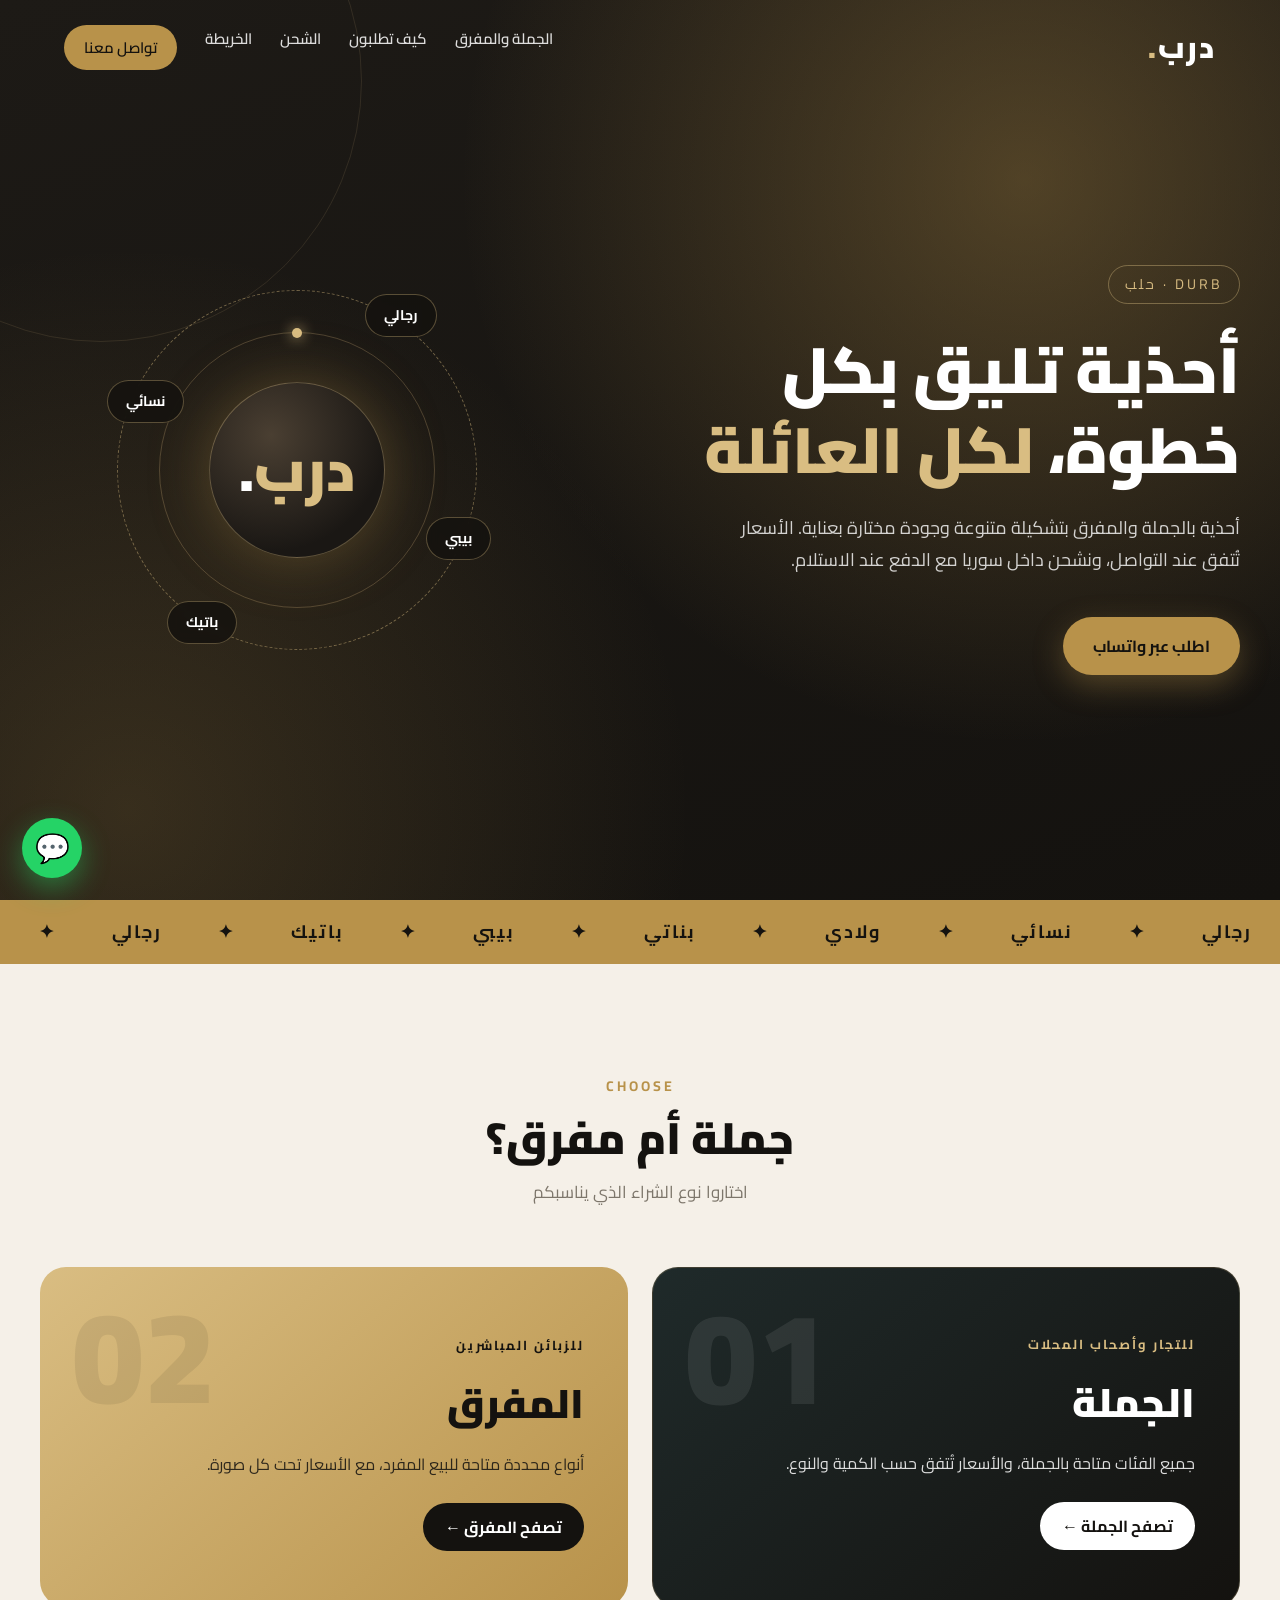
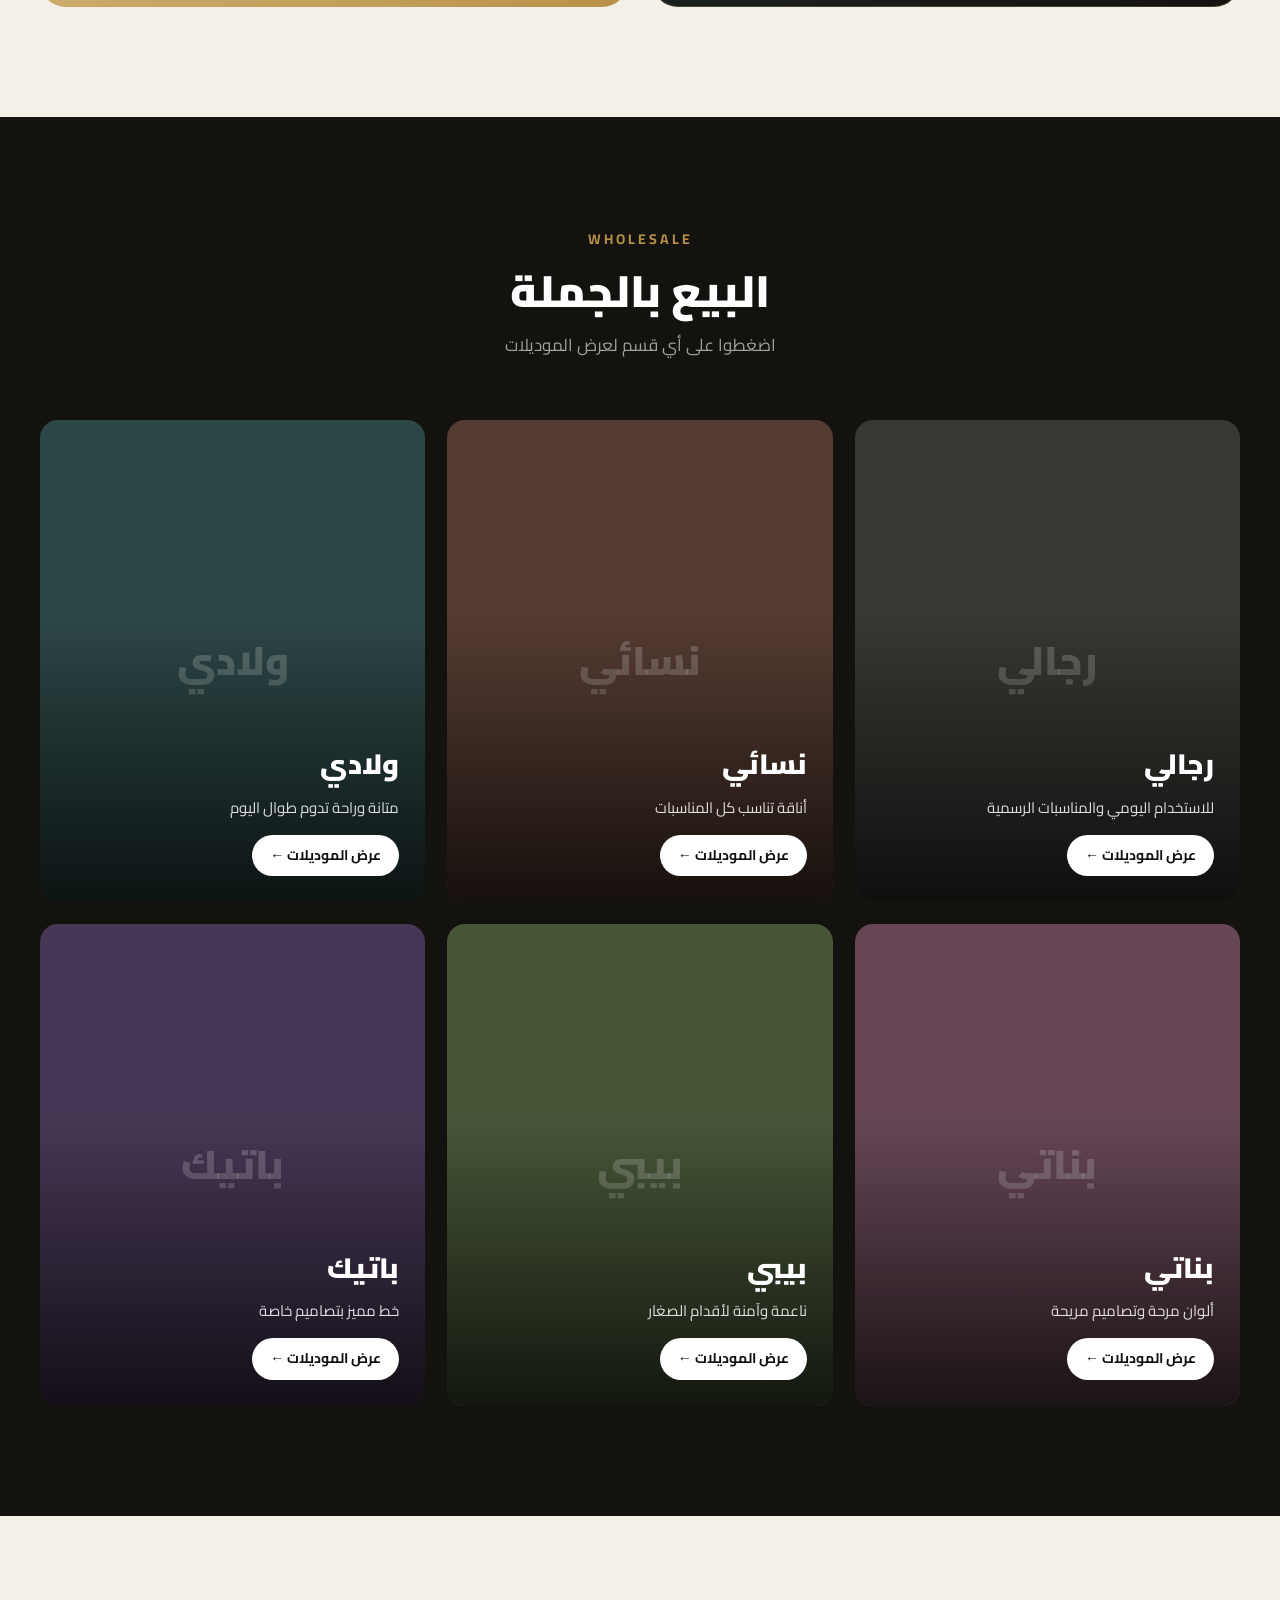
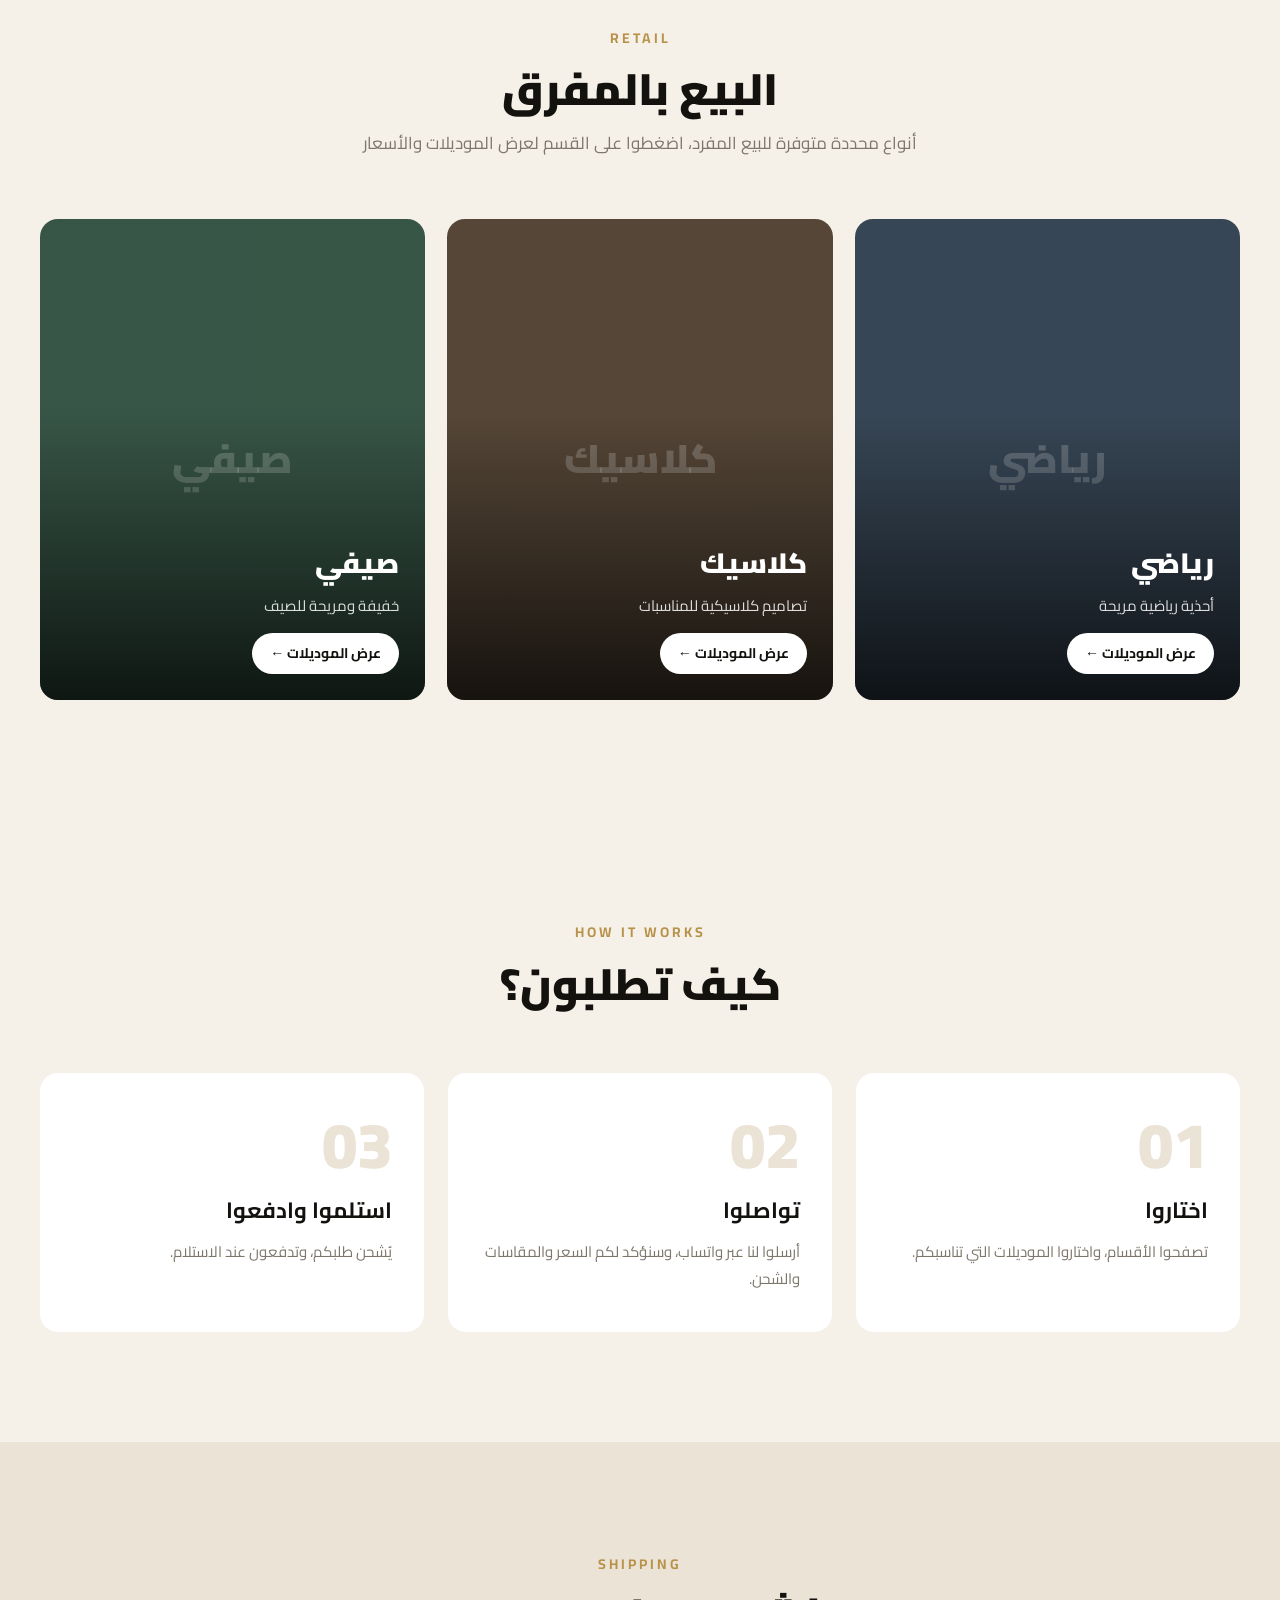
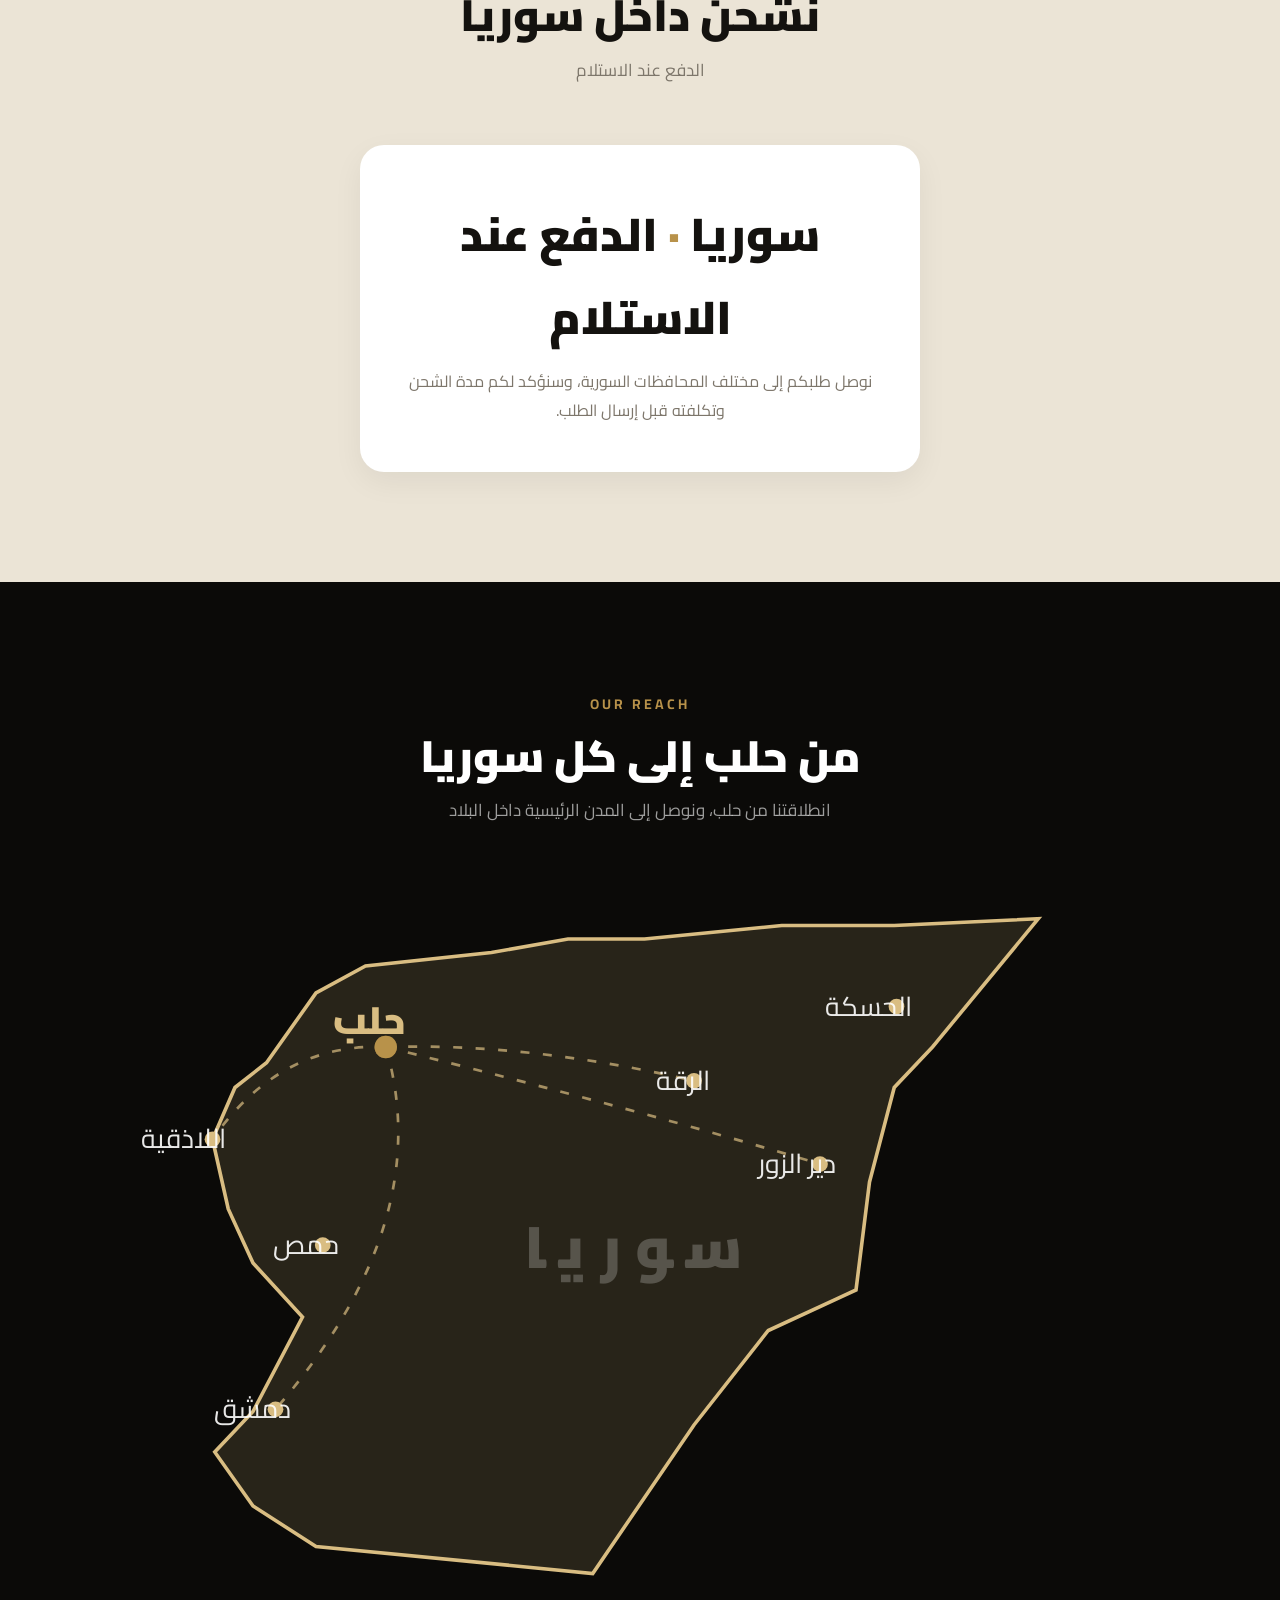
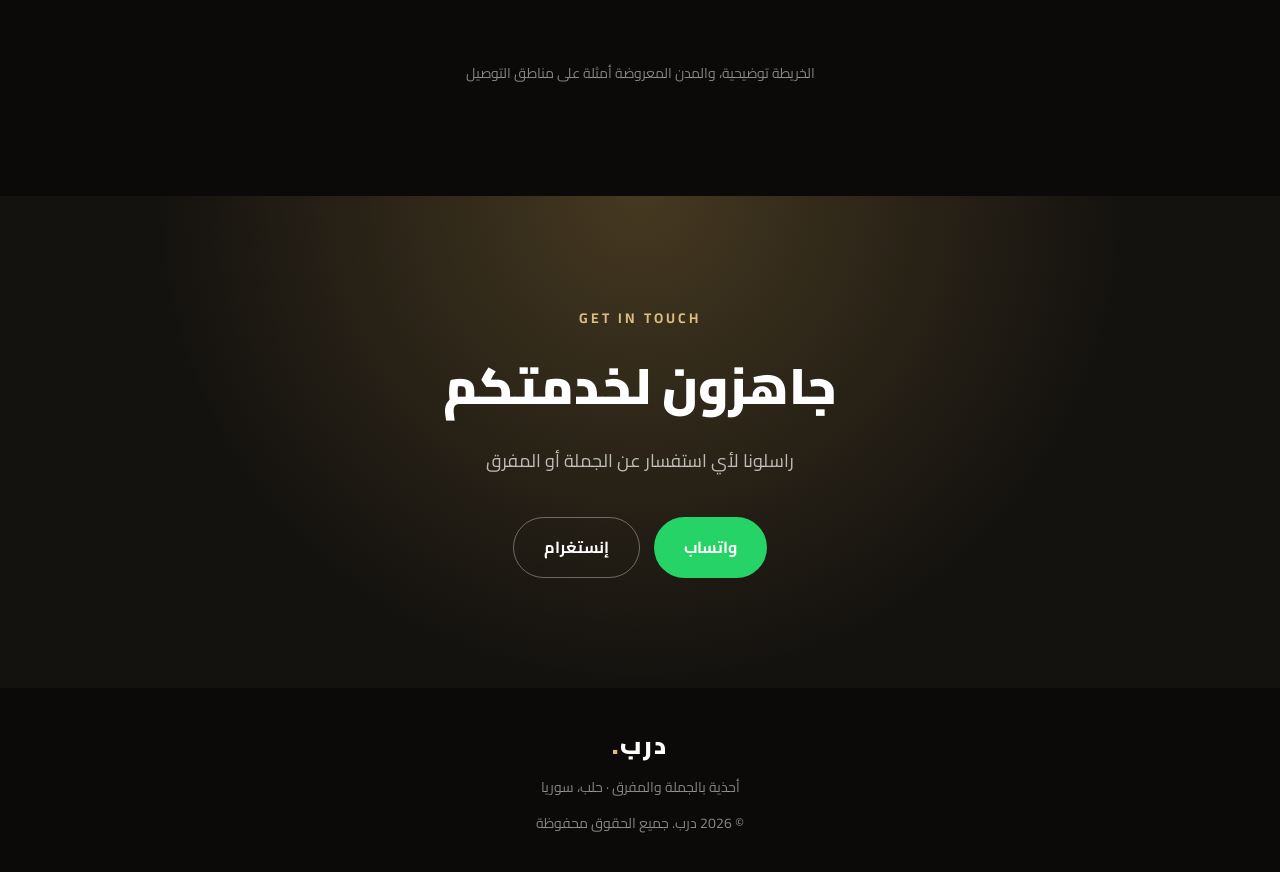
==== index.html @ f398b62b "Add durb storefront: home, category pages, catalog, Syria map Co-Authored-By: Claude Haiku 5.5 <nore" ====
<!DOCTYPE html>
<html lang="ar" dir="rtl">
<head>
<meta charset="UTF-8">
<meta name="viewport" content="width=device-width, initial-scale=1.0">
<title>درب | أحذية بالجملة والمفرق في حلب</title>
<meta name="description" content="درب: أحذية بالجملة والمفرق في حلب. رجالي، نسائي، ولادي، بناتي، بيبي، وباتيك. نشحن داخل سوريا مع الدفع عند الاستلام.">
<meta name="keywords" content="درب, أحذية جملة, أحذية مفرق, أحذية حلب, أحذية سوريا, أحذية بالجملة, أحذية رجالي, أحذية نسائي, أحذية أطفال, أحذية بيبي, باتيك">
<meta name="robots" content="index, follow">
<link rel="canonical" href="https://YOUR-DOMAIN.example/">
<meta property="og:type" content="website">
<meta property="og:title" content="درب | أحذية بالجملة والمفرق في حلب">
<meta property="og:description" content="أحذية بالجملة والمفرق لكل العائلة. الشحن داخل سوريا مع الدفع عند الاستلام.">
<meta property="og:url" content="https://YOUR-DOMAIN.example/">
<meta property="og:locale" content="ar_AR">
<meta property="og:image" content="https://YOUR-DOMAIN.example/images/hero.jpg">
<meta name="theme-color" content="#14120f">

<script type="application/ld+json">
{
  "@context": "https://schema.org",
  "@type": "Store",
  "name": "درب",
  "alternateName": "Durb",
  "description": "أحذية بالجملة والمفرق لكل العائلة",
  "url": "https://YOUR-DOMAIN.example/",
  "image": "https://YOUR-DOMAIN.example/images/hero.jpg",
  "telephone": "+WHATSAPP_NUMBER",
  "address": { "@type": "PostalAddress", "addressLocality": "حلب", "addressCountry": "SY" },
  "areaServed": { "@type": "Country", "name": "Syria" },
  "priceRange": "$$",
  "sameAs": ["https://www.instagram.com/INSTAGRAM_USERNAME"]
}
</script>

<link rel="preconnect" href="https://fonts.googleapis.com">
<link rel="preconnect" href="https://fonts.gstatic.com" crossorigin>
<link href="https://fonts.googleapis.com/css2?family=Cairo:wght@300;400;600;700;900&display=swap" rel="stylesheet">
<link rel="stylesheet" href="style.css">
</head>
<body>

<!--
  ======================= إعدادات قبل النشر =======================
  1) WHATSAPP_NUMBER : رقم واتساب بصيغة دولية بدون + أو مسافات، مثال 963912345678 (يتكرر في الملف، استبدلوه كله)
  2) INSTAGRAM_USERNAME : اسم حساب إنستغرام بدون @
  3) YOUR-DOMAIN.example : الرابط الحقيقي للموقع بعد النشر
  4) الصور والأسعار والأقسام: من ملف catalog.js فقط
  ================================================================
-->

<header id="top">
  <div class="nav">
    <a href="#top" class="logo">درب<i>.</i></a>
    <nav class="nav-links">
      <a href="#choose">الجملة والمفرق</a>
      <a href="#how">كيف تطلبون</a>
      <a href="#shipping">الشحن</a>
      <a href="#map-section">الخريطة</a>
      <a href="#contact" class="nav-cta">تواصل معنا</a>
    </nav>
  </div>
</header>

<section class="hero">
  <div class="hero-inner">
    <div>
      <span class="eyebrow">Durb · حلب</span>
      <h1>أحذية تليق بكل خطوة، <em>لكل العائلة</em></h1>
      <p>أحذية بالجملة والمفرق بتشكيلة متنوعة وجودة مختارة بعناية. الأسعار تُتفق عند التواصل، ونشحن داخل سوريا مع الدفع عند الاستلام.</p>
      <div class="btns">
        <a class="btn btn-gold" href="https://wa.me/WHATSAPP_NUMBER" target="_blank" rel="noopener">اطلب عبر واتساب</a>
      </div>
    </div>
    <div class="emblem" aria-hidden="true">
      <div class="ring r1"></div>
      <div class="ring r2"></div>
      <div class="core">درب<span>.</span></div>
      <span class="chip c1">رجالي</span>
      <span class="chip c2">نسائي</span>
      <span class="chip c3">بيبي</span>
      <span class="chip c4">باتيك</span>
    </div>
  </div>
</section>

<div class="marquee" aria-hidden="true">
  <div class="marquee-track" id="marquee"></div>
</div>

<!-- الخيار الأول: الجملة أو المفرق -->
<section id="choose">
  <div class="wrap">
    <div class="head reveal">
      <span class="kicker">Choose</span>
      <h2>جملة أم مفرق؟</h2>
      <p>اختاروا نوع الشراء الذي يناسبكم</p>
    </div>
    <div class="choice">
      <a class="choice-card choice-wh reveal" href="#wholesale">
        <span class="num">01</span>
        <span class="tag">للتجار وأصحاب المحلات</span>
        <h3>الجملة</h3>
        <p>جميع الفئات متاحة بالجملة، والأسعار تُتفق حسب الكمية والنوع.</p>
        <span class="arrow">تصفح الجملة ←</span>
      </a>
      <a class="choice-card choice-rt reveal d1" href="#retail">
        <span class="num">02</span>
        <span class="tag">للزبائن المباشرين</span>
        <h3>المفرق</h3>
        <p>أنواع محددة متاحة للبيع المفرد، مع الأسعار تحت كل صورة.</p>
        <span class="arrow">تصفح المفرق ←</span>
      </a>
    </div>
  </div>
</section>

<!-- الجملة -->
<section class="dark" id="wholesale" style="padding-top:110px">
  <div class="wrap">
    <div class="head reveal">
      <span class="kicker">Wholesale</span>
      <h2>البيع بالجملة</h2>
      <p>اضغطوا على أي قسم لعرض الموديلات</p>
    </div>
    <div class="grid" id="wholesale-grid"></div>
  </div>
</section>

<!-- المفرق -->
<section id="retail" style="padding-top:110px">
  <div class="wrap">
    <div class="head reveal">
      <span class="kicker">Retail</span>
      <h2>البيع بالمفرق</h2>
      <p>أنواع محددة متوفرة للبيع المفرد، اضغطوا على القسم لعرض الموديلات والأسعار</p>
    </div>
    <div class="grid" id="retail-grid"></div>
  </div>
</section>

<section id="how" style="padding-top:110px">
  <div class="wrap">
    <div class="head reveal">
      <span class="kicker">How it works</span>
      <h2>كيف تطلبون؟</h2>
    </div>
    <div class="steps">
      <div class="step reveal"><div class="num">01</div><h3>اختاروا</h3><p>تصفحوا الأقسام، واختاروا الموديلات التي تناسبكم.</p></div>
      <div class="step reveal d1"><div class="num">02</div><h3>تواصلوا</h3><p>أرسلوا لنا عبر واتساب، وسنؤكد لكم السعر والمقاسات والشحن.</p></div>
      <div class="step reveal d2"><div class="num">03</div><h3>استلموا وادفعوا</h3><p>يُشحن طلبكم، وتدفعون عند الاستلام.</p></div>
    </div>
  </div>
</section>

<section class="ship" id="shipping">
  <div class="wrap">
    <div class="head reveal">
      <span class="kicker">Shipping</span>
      <h2>نشحن داخل سوريا</h2>
      <p>الدفع عند الاستلام</p>
    </div>
    <div class="ship-card reveal">
      <div class="big">سوريا <span>·</span> الدفع عند الاستلام</div>
      <p>نوصل طلبكم إلى مختلف المحافظات السورية، وسنؤكد لكم مدة الشحن وتكلفته قبل إرسال الطلب.</p>
    </div>
  </div>
</section>

<section class="map-section" id="map-section">
  <div class="wrap">
    <div class="head reveal">
      <span class="kicker">Our reach</span>
      <h2>من حلب إلى كل سوريا</h2>
      <p>انطلاقتنا من حلب، ونوصل إلى المدن الرئيسية داخل البلاد</p>
    </div>
    <div class="map-box" id="map-box">
      <svg viewBox="0 0 400 330" xmlns="http://www.w3.org/2000/svg" role="img" aria-label="خريطة سوريا ومواقع التوصيل">
        <!-- شكل تقريبي لحدود سوريا (توضيحي وليس دقيقاً بالمقياس) -->
        <path class="syria-shape" pathLength="1"
          d="M10,113 L20,90 L34,79 L56,48 L78,36 L134,30 L168,24 L202,24 L263,18 L313,18 L377,15 L330,72 L313,90 L302,132 L296,180 L257,198 L224,240 L179,306 L56,294 L28,276 L11,252 L28,234 L50,192 L28,168 L17,144 Z"/>

        <text class="map-label" x="200" y="170" text-anchor="middle">سوريا</text>

        <!-- مسارات التوصيل من حلب -->
        <path class="route" d="M87,72 Q110,150 38,233"/>
        <path class="route" d="M87,72 Q40,70 10,113"/>
        <path class="route" d="M87,72 Q150,70 224,87"/>
        <path class="route" d="M87,72 Q200,100 280,124"/>

        <!-- المدن -->
        <circle class="city" cx="10" cy="113" r="3.5"/>
        <text class="city-label" x="16" y="117">اللاذقية</text>

        <circle class="city" cx="59" cy="160" r="3.5"/>
        <text class="city-label" x="66" y="164">حمص</text>

        <circle class="city" cx="38" cy="233" r="3.5"/>
        <text class="city-label" x="45" y="237">دمشق</text>

        <circle class="city" cx="224" cy="87" r="3.5"/>
        <text class="city-label" x="231" y="91">الرقة</text>

        <circle class="city" cx="280" cy="124" r="3.5"/>
        <text class="city-label" x="287" y="128">دير الزور</text>

        <circle class="city" cx="314" cy="54" r="3.5"/>
        <text class="city-label" x="321" y="58">الحسكة</text>

        <!-- حلب: نقطة الانطلاق -->
        <circle class="home-ping" cx="87" cy="72" r="5"/>
        <circle class="home-dot" cx="87" cy="72" r="5"/>
        <text class="home-label" x="96" y="66">حلب</text>
      </svg>
    </div>
    <p class="map-note">الخريطة توضيحية، والمدن المعروضة أمثلة على مناطق التوصيل</p>
  </div>
</section>

<section class="contact" id="contact">
  <div class="wrap reveal">
    <span class="kicker">Get in touch</span>
    <h2>جاهزون لخدمتكم</h2>
    <p>راسلونا لأي استفسار عن الجملة أو المفرق</p>
    <div class="btns">
      <a class="btn btn-wa" href="https://wa.me/WHATSAPP_NUMBER" target="_blank" rel="noopener">واتساب</a>
      <a class="btn btn-ghost" href="https://www.instagram.com/INSTAGRAM_USERNAME" target="_blank" rel="noopener">إنستغرام</a>
    </div>
  </div>
</section>

<footer>
  <div class="logo">درب<span style="color:var(--gold-soft)">.</span></div>
  <p>أحذية بالجملة والمفرق · حلب، سوريا</p>
  <p style="margin-top:10px">© 2026 درب. جميع الحقوق محفوظة</p>
</footer>

<a class="float-wa" href="https://wa.me/WHATSAPP_NUMBER" target="_blank" rel="noopener" aria-label="واتساب">💬</a>

<script src="catalog.js"></script>
<script>
  /* ----- بناء الأقسام من ملف catalog.js ----- */
  function makeImg(src, alt, text) {
    const img = document.createElement('img');
    img.src = src; img.alt = alt; img.loading = 'lazy';
    img.onerror = () => {
      const ph = document.createElement('span');
      ph.className = 'ph';
      ph.textContent = text;
      img.replaceWith(ph);
    };
    return img;
  }

  function renderGrid(list, containerId, section) {
    const grid = document.getElementById(containerId);
    list.forEach((cat, i) => {
      const a = document.createElement('a');
      a.className = 'cat reveal' + (i % 3 === 1 ? ' d1' : i % 3 === 2 ? ' d2' : '');
      a.href = 'category.html?s=' + section + '&c=' + i;
      a.style.setProperty('--c', cat.color);
      const first = cat.items[0] ? cat.items[0].src : '';
      if (first) a.appendChild(makeImg(first, cat.name, cat.name));
      const ph = document.createElement('span');
      ph.className = 'ph';
      ph.textContent = cat.name;
      a.appendChild(ph);
      const info = document.createElement('div');
      info.className = 'info';
      info.innerHTML = '<h4>' + cat.name + '</h4><p>' + cat.desc + '</p><span class="more">عرض الموديلات ←</span>';
      a.appendChild(info);
      grid.appendChild(a);
    });
  }

  renderGrid(CATALOG.wholesale, 'wholesale-grid', 'wholesale');
  renderGrid(CATALOG.retail, 'retail-grid', 'retail');

  /* ----- الشريط المتحرك ----- */
  const track = document.getElementById('marquee');
  const names = CATALOG.wholesale.map(c => c.name);
  [...names, ...names].forEach(n => {
    const s = document.createElement('span'); s.textContent = n;
    const d = document.createElement('span'); d.textContent = '✦';
    track.append(s, d);
  });

  /* ----- الظهور عند التمرير ----- */
  const io = new IntersectionObserver(entries => {
    entries.forEach(en => {
      if (en.isIntersecting) { en.target.classList.add('in'); io.unobserve(en.target); }
    });
  }, { threshold: 0.12 });
  document.querySelectorAll('.reveal, .map-box').forEach(el => io.observe(el));

  /* ----- الهيدر عند التمرير ----- */
  const header = document.querySelector('header');
  window.addEventListener('scroll', () => header.classList.toggle('scrolled', window.scrollY > 40));
</script>

</body>
</html>
---- style.css ----
:root {
  --ink: #14120f;
  --ink-soft: #2a2622;
  --paper: #f5f0e8;
  --paper-2: #ebe4d6;
  --gold: #b8924a;
  --gold-soft: #d9bd82;
  --muted: #7d766b;
  --wa: #25d366;
  --radius: 18px;
  --ease: cubic-bezier(.2,.7,.2,1);
}
* { box-sizing: border-box; margin: 0; padding: 0; }
html { scroll-behavior: smooth; }
body {
  font-family: "Cairo", "Segoe UI", Tahoma, sans-serif;
  background: var(--paper);
  color: var(--ink);
  line-height: 1.8;
  -webkit-font-smoothing: antialiased;
  overflow-x: hidden;
}
a { color: inherit; text-decoration: none; }
img { display: block; max-width: 100%; }
section { padding: 110px 24px; }
.wrap { max-width: 1200px; margin: auto; }

/* ---------- Header ---------- */
header { position: fixed; inset: 0 0 auto 0; z-index: 50; transition: background .3s, box-shadow .3s; }
header.scrolled { background: rgba(20,18,15,.92); backdrop-filter: blur(10px); box-shadow: 0 1px 0 rgba(255,255,255,.06); }
.nav { max-width: 1200px; margin: auto; padding: 20px 24px; display: flex; align-items: center; justify-content: space-between; color: #fff; }
.logo { font-size: 30px; font-weight: 900; letter-spacing: 2px; }
.logo i { font-style: normal; color: var(--gold-soft); }
.nav-links { display: flex; gap: 28px; font-size: 15px; font-weight: 600; }
.nav-links a { opacity: .85; transition: opacity .2s, color .2s; }
.nav-links a:hover { opacity: 1; color: var(--gold-soft); }
.nav-cta { background: var(--gold); color: var(--ink) !important; padding: 9px 20px; border-radius: 40px; opacity: 1 !important; }

/* ---------- Buttons ---------- */
.btns { display: flex; gap: 14px; flex-wrap: wrap; }
.btn {
  display: inline-flex; align-items: center; gap: 8px; padding: 15px 30px; border-radius: 50px;
  font-weight: 700; font-size: 16px; border: 0; cursor: pointer;
  transition: transform .25s var(--ease), box-shadow .25s, background .25s, color .25s;
}
.btn:hover { transform: translateY(-3px); }
.btn-gold { background: var(--gold); color: var(--ink); box-shadow: 0 10px 30px rgba(184,146,74,.35); position: relative; overflow: hidden; }
.btn-gold::after {
  content: ""; position: absolute; top: 0; left: -75%; width: 50%; height: 100%;
  background: linear-gradient(120deg, transparent, rgba(255,255,255,.5), transparent);
  animation: shine 3.5s infinite;
}
@keyframes shine { 0%,60% { left: -75%; } 100% { left: 130%; } }
.btn-gold:hover { background: var(--gold-soft); }
.btn-ghost { border: 1.5px solid rgba(255,255,255,.35); color: #fff; background: transparent; }
.btn-ghost:hover { border-color: var(--gold-soft); color: var(--gold-soft); }
.btn-wa { background: var(--wa); color: #fff; }

/* ---------- Hero ---------- */
.hero {
  min-height: 100vh;
  background:
    radial-gradient(circle at 80% 20%, rgba(184,146,74,.35), transparent 45%),
    radial-gradient(circle at 10% 90%, rgba(184,146,74,.2), transparent 40%),
    linear-gradient(160deg, #1d1a16 0%, var(--ink) 100%);
  color: #fff;
  display: flex; align-items: center;
  padding: 140px 24px 100px;
  position: relative; overflow: hidden;
}
.hero::before {
  content: ""; position: absolute; width: 520px; height: 520px; border-radius: 50%;
  border: 1px solid rgba(217,189,130,.12); top: -180px; left: -160px;
  animation: spin 40s linear infinite;
}
@keyframes spin { to { transform: rotate(360deg); } }
.hero-inner {
  max-width: 1200px; margin: auto; width: 100%;
  display: grid; grid-template-columns: 1.1fr .9fr; gap: 60px; align-items: center;
  position: relative; z-index: 1;
}
.eyebrow {
  display: inline-block; color: var(--gold-soft); font-size: 14px; letter-spacing: 3px;
  text-transform: uppercase; border: 1px solid rgba(217,189,130,.4);
  padding: 6px 16px; border-radius: 40px; margin-bottom: 26px;
}
.hero h1 { font-size: 64px; line-height: 1.25; font-weight: 900; margin-bottom: 22px; }
.hero h1 em { font-style: normal; color: var(--gold-soft); }
.hero p { font-size: 18px; opacity: .8; max-width: 520px; margin-bottom: 40px; }

/* Emblem (replaces the old box) */
.emblem { position: relative; width: 360px; height: 360px; margin: auto; }
.ring { position: absolute; border-radius: 50%; }
.ring.r1 { inset: 0; border: 1px dashed rgba(217,189,130,.45); animation: spin 28s linear infinite; }
.ring.r2 { inset: 42px; border: 1px solid rgba(217,189,130,.25); animation: spin 18s linear infinite reverse; }
.ring.r2::after {
  content: ""; position: absolute; top: -5px; left: 50%; width: 10px; height: 10px; margin-left: -5px;
  border-radius: 50%; background: var(--gold-soft); box-shadow: 0 0 14px var(--gold-soft);
}
.core {
  position: absolute; inset: 92px; border-radius: 50%;
  background: radial-gradient(circle at 35% 30%, #4a3f32, #1a1714 70%);
  border: 1px solid rgba(217,189,130,.35);
  display: flex; align-items: center; justify-content: center;
  font-size: 58px; font-weight: 900; color: var(--gold-soft);
  box-shadow: 0 0 60px rgba(184,146,74,.35);
  animation: breathe 4s ease-in-out infinite;
}
.core span { color: #fff; }
@keyframes breathe {
  0%,100% { box-shadow: 0 0 40px rgba(184,146,74,.25); transform: scale(1); }
  50% { box-shadow: 0 0 80px rgba(184,146,74,.5); transform: scale(1.03); }
}
.chip {
  position: absolute; background: rgba(20,18,15,.85); backdrop-filter: blur(6px);
  border: 1px solid rgba(217,189,130,.35); color: #fff;
  padding: 8px 18px; border-radius: 30px; font-size: 14px; font-weight: 700; white-space: nowrap;
  animation: float 6s ease-in-out infinite;
}
.chip.c1 { top: 4px; right: 40px; }
.chip.c2 { top: 90px; left: -10px; animation-delay: -1.5s; }
.chip.c3 { bottom: 90px; right: -14px; animation-delay: -3s; }
.chip.c4 { bottom: 6px; left: 50px; animation-delay: -4.5s; }
@keyframes float { 0%,100% { transform: translateY(0); } 50% { transform: translateY(-10px); } }

/* ---------- Marquee ---------- */
.marquee { background: var(--gold); color: var(--ink); padding: 16px 0; overflow: hidden; white-space: nowrap; font-weight: 700; font-size: 18px; letter-spacing: 2px; }
.marquee-track { display: inline-block; animation: slide 28s linear infinite; }
.marquee-track span { margin: 0 28px; }
@keyframes slide { from { transform: translateX(0); } to { transform: translateX(-50%); } }

/* ---------- Heads ---------- */
.head { text-align: center; margin-bottom: 60px; }
.kicker { color: var(--gold); font-size: 14px; letter-spacing: 3px; font-weight: 700; text-transform: uppercase; margin-bottom: 10px; display: block; }
.head h2 { font-size: 44px; font-weight: 900; line-height: 1.3; }
.head p { color: var(--muted); font-size: 17px; margin-top: 10px; }
.dark { background: var(--ink); color: #fff; }
.dark .head h2 { color: #fff; }
.dark .head p { color: rgba(255,255,255,.6); }

/* ---------- Choice ---------- */
.choice { display: grid; grid-template-columns: 1fr 1fr; gap: 24px; }
.choice-card {
  position: relative; border-radius: 26px; padding: 56px 44px; min-height: 340px;
  display: flex; flex-direction: column; justify-content: flex-end; overflow: hidden;
  transition: transform .35s var(--ease), box-shadow .35s;
}
.choice-card:hover { transform: translateY(-6px); box-shadow: 0 24px 50px rgba(0,0,0,.18); }
.choice-card .num { position: absolute; top: 24px; left: 32px; font-size: 130px; font-weight: 900; opacity: .08; line-height: 1; }
.choice-card .tag { font-size: 13px; letter-spacing: 2px; font-weight: 700; margin-bottom: 10px; }
.choice-card h3 { font-size: 40px; font-weight: 900; margin-bottom: 10px; }
.choice-card p { font-size: 16px; opacity: .85; margin-bottom: 24px; max-width: 420px; }
.choice-card .arrow {
  display: inline-flex; align-items: center; gap: 8px; font-weight: 700;
  background: #fff; color: var(--ink); padding: 10px 22px; border-radius: 30px; align-self: flex-start;
  transition: gap .25s;
}
.choice-card:hover .arrow { gap: 14px; }
.choice-wh { background: linear-gradient(140deg, #1f2a2a, var(--ink)); color: #fff; border: 1px solid rgba(217,189,130,.2); }
.choice-wh .tag { color: var(--gold-soft); }
.choice-rt { background: linear-gradient(140deg, var(--gold-soft), var(--gold)); color: var(--ink); }
.choice-rt .arrow { background: var(--ink); color: #fff; }
.choice-rt .num { color: var(--ink); }

/* ---------- Category tiles (home) ---------- */
.grid { display: grid; grid-template-columns: repeat(3, 1fr); gap: 22px; }
.cat {
  position: relative; border-radius: var(--radius); overflow: hidden; aspect-ratio: 4/5;
  background: var(--c, #2a2622); color: #fff; display: flex; flex-direction: column; justify-content: flex-end;
  padding: 26px; border: 0; text-align: right;
  transition: transform .35s var(--ease), box-shadow .35s;
}
.cat:hover { transform: translateY(-6px); box-shadow: 0 20px 40px rgba(0,0,0,.22); }
.cat img { position: absolute; inset: 0; width: 100%; height: 100%; object-fit: cover; transition: transform .6s var(--ease); }
.cat:hover img { transform: scale(1.07); }
.cat::after { content: ""; position: absolute; inset: 0; background: linear-gradient(to top, rgba(0,0,0,.75) 0%, rgba(0,0,0,.05) 60%); }
.cat .info { position: relative; z-index: 2; }
.cat h4 { font-size: 28px; font-weight: 900; }
.cat p { font-size: 15px; opacity: .85; margin: 4px 0 14px; }
.cat .more {
  display: inline-flex; gap: 6px; font-weight: 700; font-size: 14px; background: #fff; color: var(--ink);
  padding: 8px 18px; border-radius: 30px; align-self: flex-start; transition: background .2s;
}
.cat:hover .more { background: var(--gold-soft); }

/* placeholder used when an image is missing */
.ph {
  position: absolute; inset: 0; display: flex; align-items: center; justify-content: center; text-align: center;
  font-size: 40px; font-weight: 900; color: rgba(255,255,255,.12); padding: 10px; z-index: 0;
}
.product .ph { font-size: 18px; color: var(--muted); font-weight: 700; }

/* ---------- Category page ---------- */
.cat-hero {
  background: linear-gradient(160deg, #1d1a16, var(--ink));
  color: #fff; padding: 160px 24px 80px; text-align: center;
}
.cat-hero .crumb { color: var(--gold-soft); font-size: 14px; margin-bottom: 14px; display: inline-block; }
.cat-hero h1 { font-size: 54px; font-weight: 900; line-height: 1.2; }
.cat-hero p { color: rgba(255,255,255,.7); font-size: 18px; margin-top: 10px; }
.products { display: grid; grid-template-columns: repeat(3, 1fr); gap: 24px; }
.product {
  background: #fff; border-radius: var(--radius); overflow: hidden;
  box-shadow: 0 4px 16px rgba(0,0,0,.06);
  transition: transform .35s var(--ease), box-shadow .35s;
}
.product:hover { transform: translateY(-6px); box-shadow: 0 18px 36px rgba(0,0,0,.14); }
.product .pimg { position: relative; aspect-ratio: 3/4; background: var(--paper-2); overflow: hidden; }
.product .pimg img { position: absolute; inset: 0; width: 100%; height: 100%; object-fit: cover; transition: transform .6s var(--ease); }
.product:hover .pimg img { transform: scale(1.06); }
.product .pbody { padding: 16px 18px 20px; text-align: center; }
.price { font-size: 19px; font-weight: 900; color: var(--ink); }
.price.ask { font-size: 15px; font-weight: 600; color: var(--muted); }
.cat-cta { text-align: center; margin-top: 60px; }

/* ---------- Process ---------- */
.steps { display: grid; grid-template-columns: repeat(3, 1fr); gap: 24px; }
.step { background: #fff; padding: 40px 32px; border-radius: var(--radius); transition: transform .3s var(--ease); }
.step:hover { transform: translateY(-6px); }
.step .num { font-size: 64px; font-weight: 900; color: var(--paper-2); line-height: 1; margin-bottom: 14px; }
.step h3 { font-size: 22px; margin-bottom: 8px; }
.step p { color: var(--muted); font-size: 15px; }

/* ---------- Shipping (Syria only) ---------- */
.ship { background: var(--paper-2); }
.ship-card {
  max-width: 560px; margin: auto; background: #fff; border-radius: 24px; padding: 48px 36px;
  text-align: center; box-shadow: 0 10px 30px rgba(0,0,0,.06); transition: transform .3s var(--ease);
}
.ship-card:hover { transform: translateY(-6px); }
.ship-card .big { font-size: 46px; font-weight: 900; color: var(--ink); }
.ship-card .big span { color: var(--gold); }
.ship-card p { color: var(--muted); margin-top: 8px; }
.note { text-align: center; color: var(--muted); font-size: 15px; max-width: 640px; margin: 30px auto 0; }

/* ---------- Map ---------- */
.map-section { background: #0b0a08; color: #fff; }
.map-section .head h2 { color: #fff; }
.map-section .head p { color: rgba(255,255,255,.6); }
.map-box { max-width: 900px; margin: auto; position: relative; }
.map-box svg { width: 100%; height: auto; overflow: visible; }
.syria-shape {
  fill: rgba(217,189,130,.08); stroke: var(--gold-soft); stroke-width: 1.6;
  stroke-dasharray: 1; stroke-dashoffset: 1;
  transition: stroke-dashoffset 2.6s var(--ease), fill .8s .6s;
}
.map-box.in .syria-shape { stroke-dashoffset: 0; fill: rgba(217,189,130,.14); }
.map-label { fill: rgba(255,255,255,.22); font-size: 26px; font-weight: 900; letter-spacing: 6px; font-family: "Cairo", sans-serif; }
.city { fill: var(--gold-soft); opacity: 0; transition: opacity .6s; }
.map-box.in .city { opacity: 1; }
.city-label { fill: #fff; font-size: 12px; font-family: "Cairo", sans-serif; opacity: 0; transition: opacity .6s .4s; }
.map-box.in .city-label { opacity: .9; }
.home-dot { fill: var(--gold); }
.home-ping { fill: rgba(184,146,74,.5); transform-box: fill-box; transform-origin: center; animation: ping 2.2s ease-out infinite; }
@keyframes ping { 0% { transform: scale(1); opacity: .9; } 100% { transform: scale(4); opacity: 0; } }
.home-label { fill: var(--gold-soft); font-size: 17px; font-weight: 900; font-family: "Cairo", sans-serif; }
.route {
  fill: none; stroke: var(--gold-soft); stroke-width: 1.2; stroke-dasharray: 4 6; opacity: 0;
  animation: flow 1.6s linear infinite; transition: opacity 1s 1.8s;
}
.map-box.in .route { opacity: .7; }
@keyframes flow { to { stroke-dashoffset: -20; } }
.map-note { text-align: center; color: rgba(255,255,255,.5); font-size: 14px; margin-top: 24px; }

/* ---------- Contact ---------- */
.contact {
  background: radial-gradient(circle at 50% 0%, rgba(184,146,74,.3), transparent 60%), var(--ink);
  color: #fff; text-align: center;
}
.contact h2 { font-size: 50px; font-weight: 900; margin-bottom: 14px; }
.contact p { color: rgba(255,255,255,.7); font-size: 18px; margin-bottom: 40px; }
.contact .btns { justify-content: center; }
.contact .kicker { color: var(--gold-soft); }

footer { background: #0b0a08; color: rgba(255,255,255,.5); text-align: center; padding: 36px 24px; font-size: 14px; }
footer .logo { color: #fff; font-size: 24px; margin-bottom: 8px; }

.float-wa {
  position: fixed; left: 22px; bottom: 22px; width: 60px; height: 60px; border-radius: 50%;
  background: var(--wa); color: #fff; display: flex; align-items: center; justify-content: center;
  font-size: 28px; box-shadow: 0 10px 28px rgba(37,211,102,.45); z-index: 40;
  transition: transform .2s; animation: pulse 2.4s infinite;
}
.float-wa:hover { transform: scale(1.08); }
@keyframes pulse {
  0% { box-shadow: 0 0 0 0 rgba(37,211,102,.55); }
  70% { box-shadow: 0 0 0 18px rgba(37,211,102,0); }
  100% { box-shadow: 0 0 0 0 rgba(37,211,102,0); }
}

/* ---------- Reveal on scroll ---------- */
.reveal { opacity: 0; transform: translateY(28px); transition: opacity .8s var(--ease), transform .8s var(--ease); }
.reveal.in { opacity: 1; transform: none; }
.reveal.d1 { transition-delay: .1s; }
.reveal.d2 { transition-delay: .2s; }
.reveal.d3 { transition-delay: .3s; }

/* ---------- Responsive ---------- */
@media (max-width: 960px) {
  .hero-inner { grid-template-columns: 1fr; }
  .emblem { width: 300px; height: 300px; }
  .core { inset: 76px; font-size: 48px; }
  .ring.r2 { inset: 36px; }
  .hero h1 { font-size: 46px; }
  .grid { grid-template-columns: repeat(2, 1fr); }
  .products { grid-template-columns: repeat(2, 1fr); }
  .choice { grid-template-columns: 1fr; }
  .steps { grid-template-columns: 1fr; }
  .nav-links a:not(.nav-cta) { display: none; }
  .head h2 { font-size: 34px; }
  .cat-hero h1 { font-size: 40px; }
}
@media (max-width: 560px) {
  .grid { grid-template-columns: 1fr; }
  .products { grid-template-columns: repeat(2, 1fr); gap: 14px; }
  .hero h1 { font-size: 36px; }
  .contact h2 { font-size: 36px; }
  section { padding: 80px 20px; }
  .choice-card { padding: 40px 26px; min-height: 280px; }
  .choice-card h3 { font-size: 32px; }
  .emblem { width: 250px; height: 250px; }
  .core { inset: 62px; font-size: 40px; }
  .chip { font-size: 12px; padding: 6px 12px; }
  .cat-hero { padding: 130px 20px 60px; }
}
@media (prefers-reduced-motion: reduce) {
  *, *::before, *::after { animation: none !important; transition: none !important; }
  .reveal { opacity: 1; transform: none; }
  .syria-shape { stroke-dashoffset: 0; }
  .city, .city-label, .route { opacity: 1; }
}
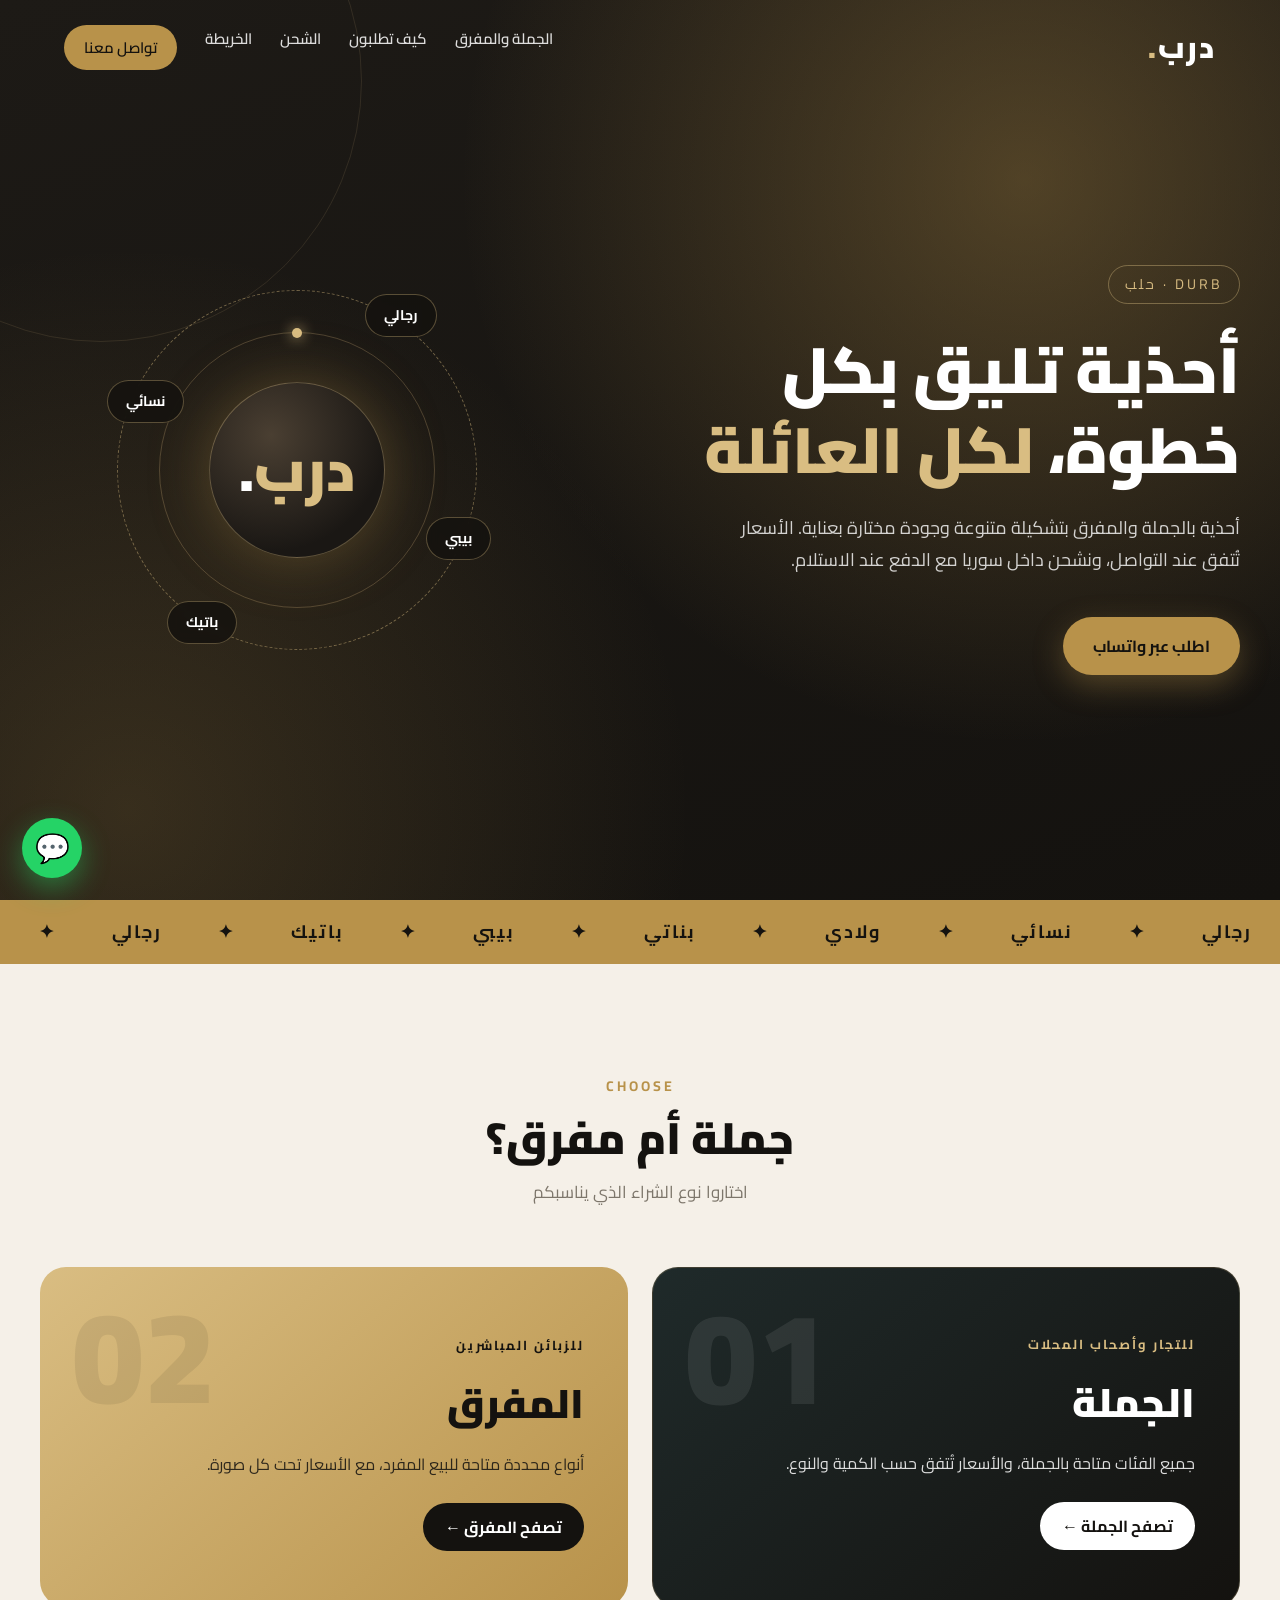
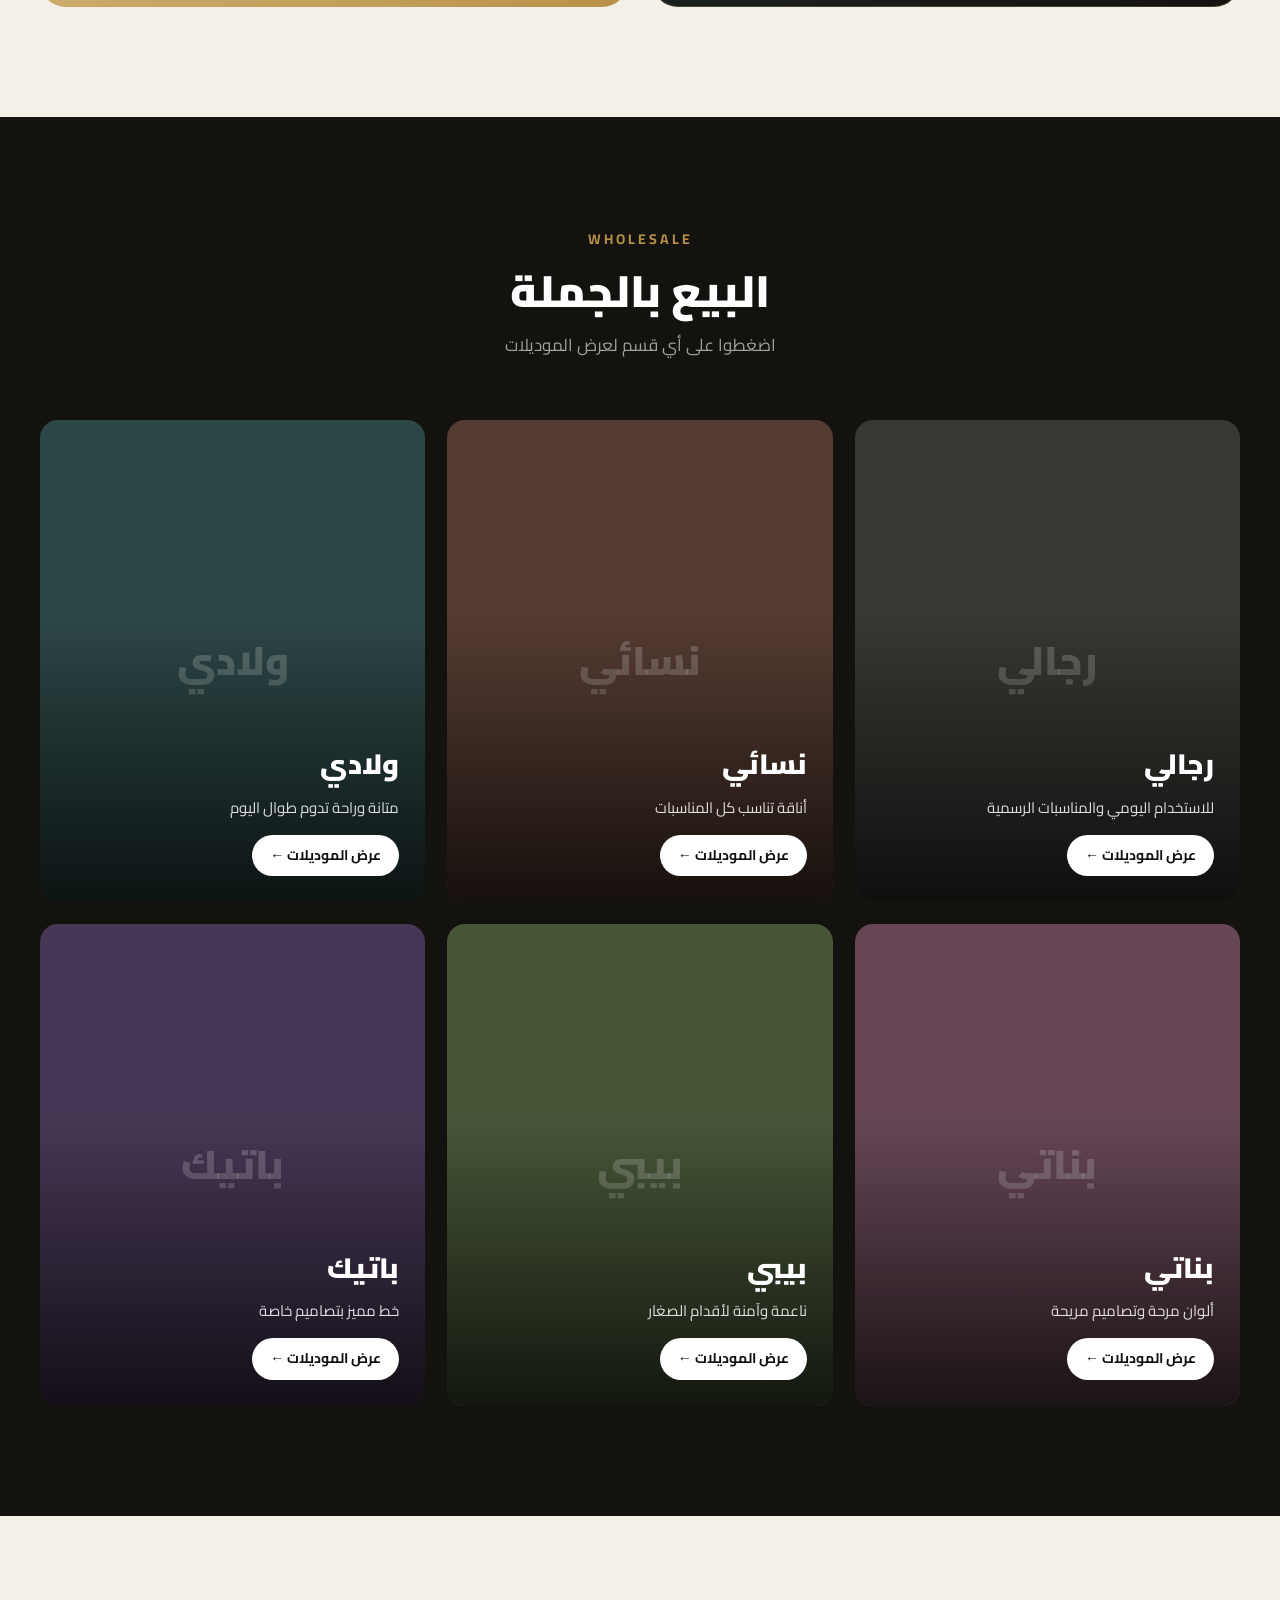
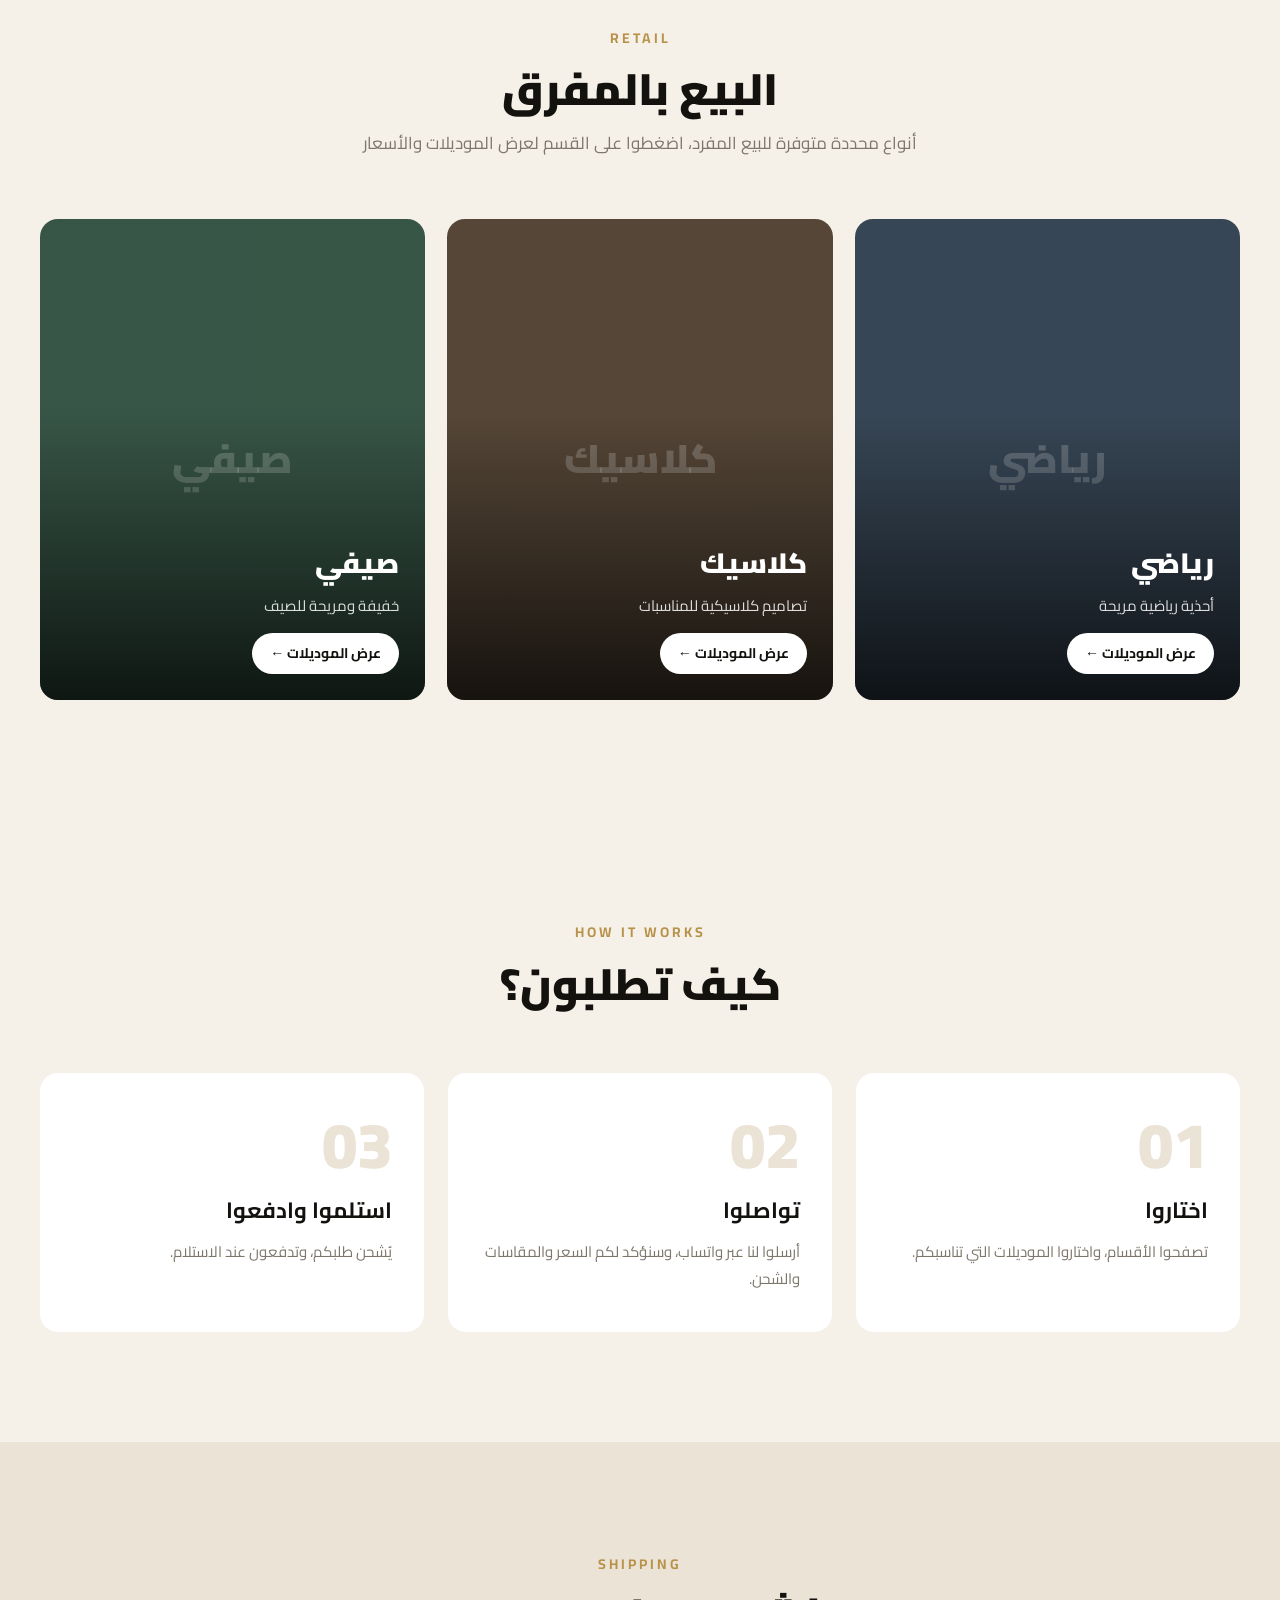
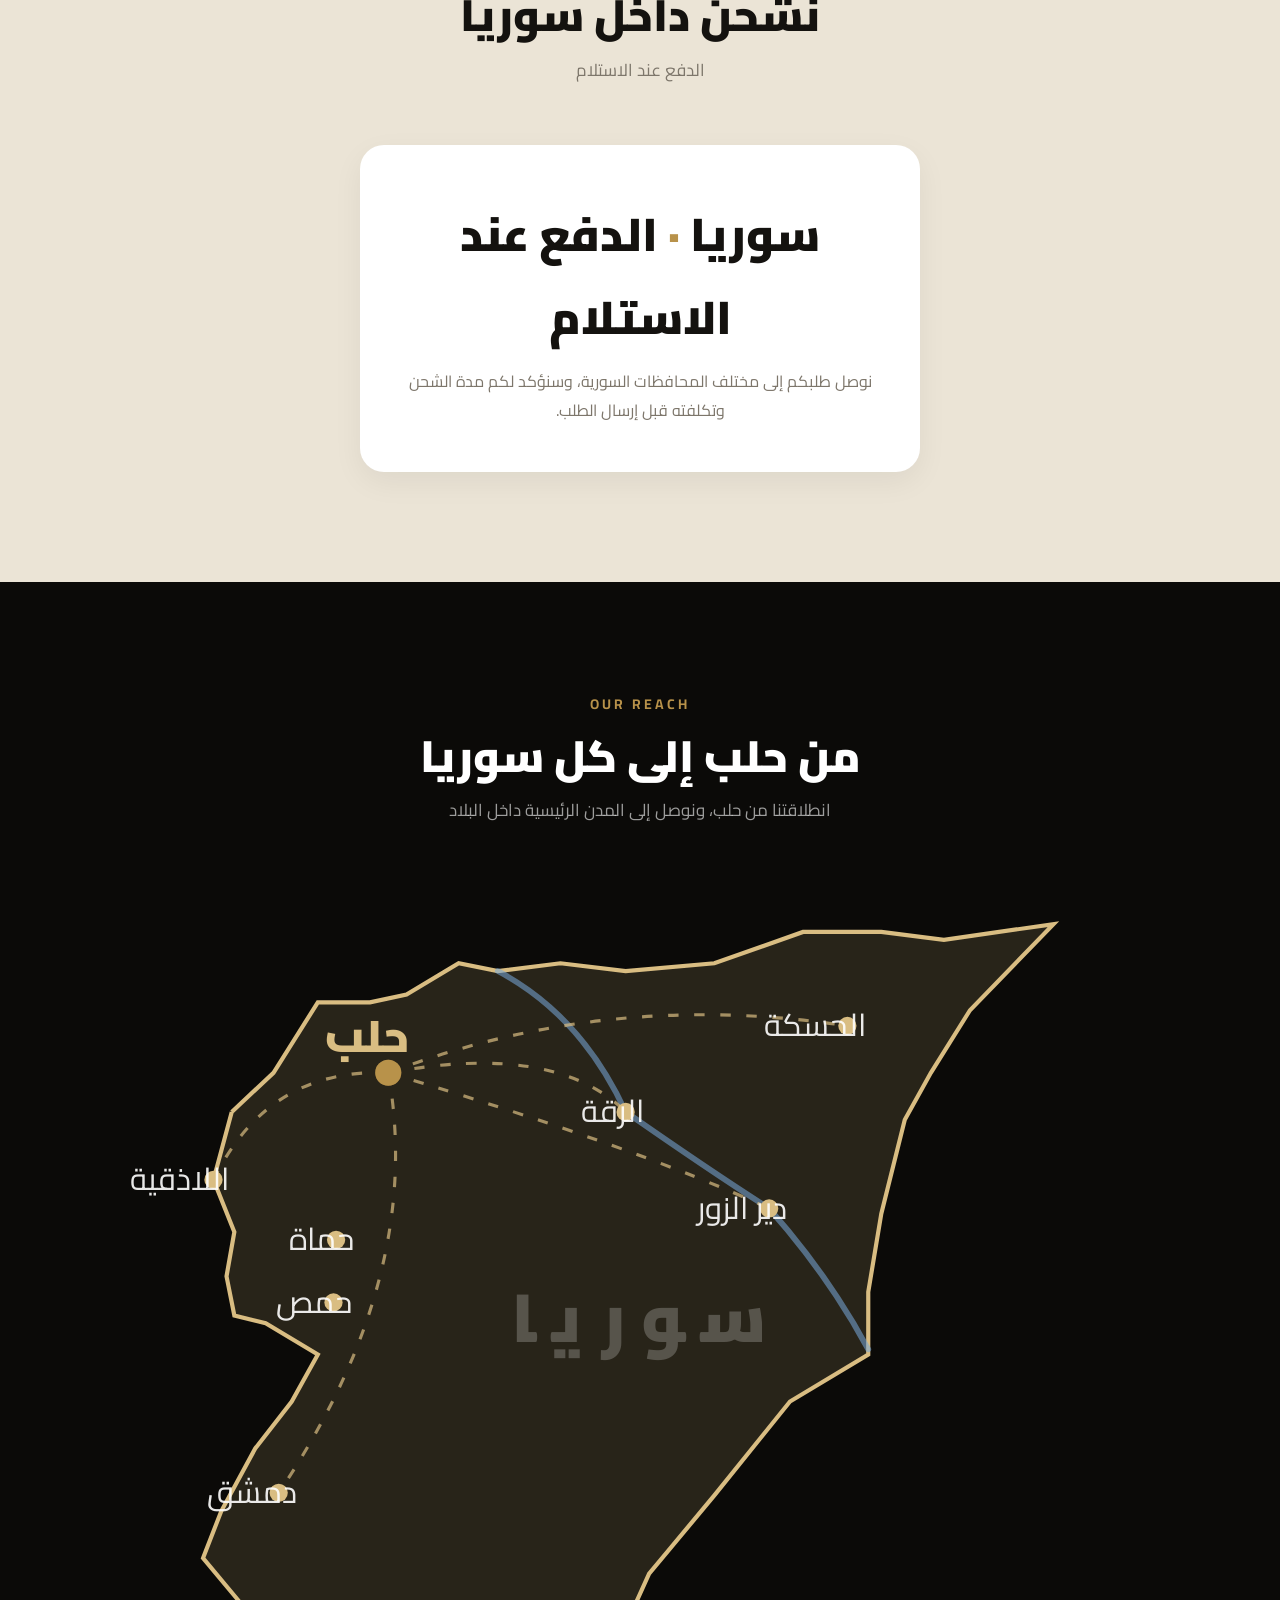
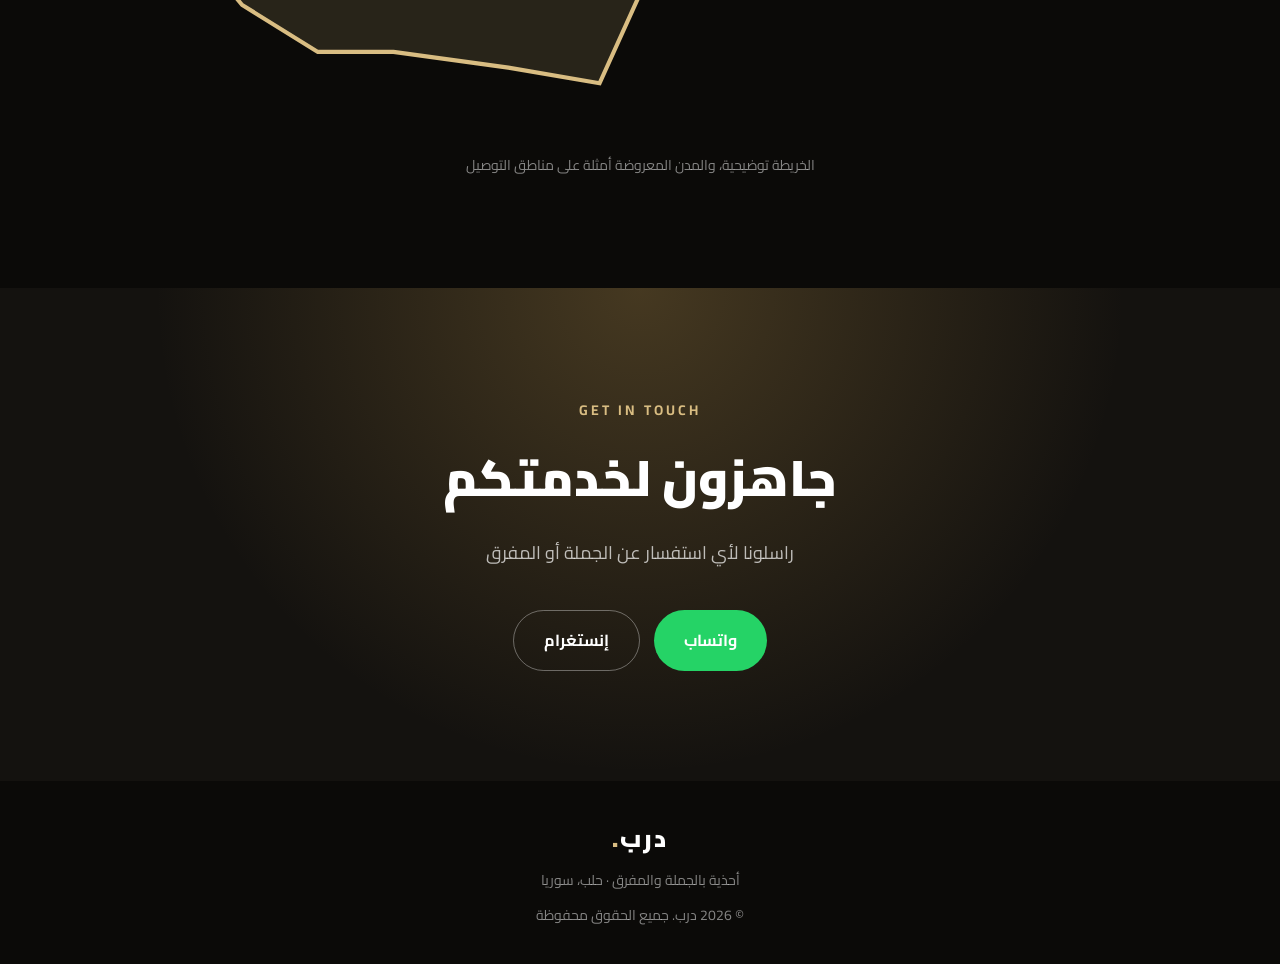
==== commit fee5fc63: "Refine Syria map outline, add Euphrates, more cities Co-Authored-By: Claude Haiku 5.5 <noreply@anthr" ====
--- a/index.html
+++ b/index.html
@@ -175,42 +175,49 @@
       <p>انطلاقتنا من حلب، ونوصل إلى المدن الرئيسية داخل البلاد</p>
     </div>
     <div class="map-box" id="map-box">
-      <svg viewBox="0 0 400 330" xmlns="http://www.w3.org/2000/svg" role="img" aria-label="خريطة سوريا ومواقع التوصيل">
+      <svg viewBox="0 0 345 320" xmlns="http://www.w3.org/2000/svg" role="img" aria-label="خريطة سوريا ومواقع التوصيل">
         <!-- شكل تقريبي لحدود سوريا (توضيحي وليس دقيقاً بالمقياس) -->
         <path class="syria-shape" pathLength="1"
-          d="M10,113 L20,90 L34,79 L56,48 L78,36 L134,30 L168,24 L202,24 L263,18 L313,18 L377,15 L330,72 L313,90 L302,132 L296,180 L257,198 L224,240 L179,306 L56,294 L28,276 L11,252 L28,234 L50,192 L28,168 L17,144 Z"/>
-
-        <text class="map-label" x="200" y="170" text-anchor="middle">سوريا</text>
+          d="M16,87 L32,72 L49,45 L69,45 L83,42 L103,30 L118,33 L142,30 L167,33 L201,30 L235,18 L265,18 L289,21 L331,15 L299,48 L284,72 L274,90 L265,126 L260,156 L260,180 L230,198 L201,234 L176,264 L157,306 L122,300 L78,294 L49,294 L20,276 L5,258 L12,240 L25,216 L39,198 L49,180 L29,168 L17,165 L14,150 L17,133 L9,113 L16,87 Z"/>
+
+        <text class="map-label" x="175" y="175" text-anchor="middle">سوريا</text>
+
+        <!-- نهر الفرات (توضيحي) -->
+        <path class="river" d="M118,33 Q150,50 167,87 Q200,110 222,124 Q245,150 260,178"/>
 
         <!-- مسارات التوصيل من حلب -->
-        <path class="route" d="M87,72 Q110,150 38,233"/>
-        <path class="route" d="M87,72 Q40,70 10,113"/>
-        <path class="route" d="M87,72 Q150,70 224,87"/>
-        <path class="route" d="M87,72 Q200,100 280,124"/>
+        <path class="route" d="M76,72 Q90,150 34,233"/>
+        <path class="route" d="M76,72 Q30,70 9,113"/>
+        <path class="route" d="M76,72 Q140,60 167,87"/>
+        <path class="route" d="M76,72 Q170,100 222,124"/>
+        <path class="route" d="M76,72 Q160,40 252,54"/>
 
         <!-- المدن -->
-        <circle class="city" cx="10" cy="113" r="3.5"/>
-        <text class="city-label" x="16" y="117">اللاذقية</text>
-
-        <circle class="city" cx="59" cy="160" r="3.5"/>
-        <text class="city-label" x="66" y="164">حمص</text>
-
-        <circle class="city" cx="38" cy="233" r="3.5"/>
-        <text class="city-label" x="45" y="237">دمشق</text>
-
-        <circle class="city" cx="224" cy="87" r="3.5"/>
-        <text class="city-label" x="231" y="91">الرقة</text>
-
-        <circle class="city" cx="280" cy="124" r="3.5"/>
-        <text class="city-label" x="287" y="128">دير الزور</text>
-
-        <circle class="city" cx="314" cy="54" r="3.5"/>
-        <text class="city-label" x="321" y="58">الحسكة</text>
+        <circle class="city" cx="9" cy="113" r="3.5"/>
+        <text class="city-label" x="15" y="117">اللاذقية</text>
+
+        <circle class="city" cx="56" cy="136" r="3.5"/>
+        <text class="city-label" x="63" y="140">حماة</text>
+
+        <circle class="city" cx="55" cy="160" r="3.5"/>
+        <text class="city-label" x="62" y="164">حمص</text>
+
+        <circle class="city" cx="34" cy="233" r="3.5"/>
+        <text class="city-label" x="41" y="237">دمشق</text>
+
+        <circle class="city" cx="167" cy="87" r="3.5"/>
+        <text class="city-label" x="174" y="91">الرقة</text>
+
+        <circle class="city" cx="222" cy="124" r="3.5"/>
+        <text class="city-label" x="229" y="128">دير الزور</text>
+
+        <circle class="city" cx="252" cy="54" r="3.5"/>
+        <text class="city-label" x="259" y="58">الحسكة</text>
 
         <!-- حلب: نقطة الانطلاق -->
-        <circle class="home-ping" cx="87" cy="72" r="5"/>
-        <circle class="home-dot" cx="87" cy="72" r="5"/>
-        <text class="home-label" x="96" y="66">حلب</text>
+        <circle class="home-ping" cx="76" cy="72" r="5"/>
+        <circle class="home-dot" cx="76" cy="72" r="5"/>
+        <text class="home-label" x="84" y="64">حلب</text>
       </svg>
     </div>
     <p class="map-note">الخريطة توضيحية، والمدن المعروضة أمثلة على مناطق التوصيل</p>
--- a/style.css
+++ b/style.css
@@ -254,6 +254,11 @@
 .home-ping { fill: rgba(184,146,74,.5); transform-box: fill-box; transform-origin: center; animation: ping 2.2s ease-out infinite; }
 @keyframes ping { 0% { transform: scale(1); opacity: .9; } 100% { transform: scale(4); opacity: 0; } }
 .home-label { fill: var(--gold-soft); font-size: 17px; font-weight: 900; font-family: "Cairo", sans-serif; }
+.river {
+  fill: none; stroke: rgba(120,170,220,.55); stroke-width: 2.2; stroke-linecap: round;
+  stroke-dasharray: 300; stroke-dashoffset: 300; transition: stroke-dashoffset 3s .8s var(--ease);
+}
+.map-box.in .river { stroke-dashoffset: 0; }
 .route {
   fill: none; stroke: var(--gold-soft); stroke-width: 1.2; stroke-dasharray: 4 6; opacity: 0;
   animation: flow 1.6s linear infinite; transition: opacity 1s 1.8s;
@@ -326,6 +331,6 @@
 @media (prefers-reduced-motion: reduce) {
   *, *::before, *::after { animation: none !important; transition: none !important; }
   .reveal { opacity: 1; transform: none; }
-  .syria-shape { stroke-dashoffset: 0; }
+  .syria-shape, .river { stroke-dashoffset: 0; }
   .city, .city-label, .route { opacity: 1; }
 }
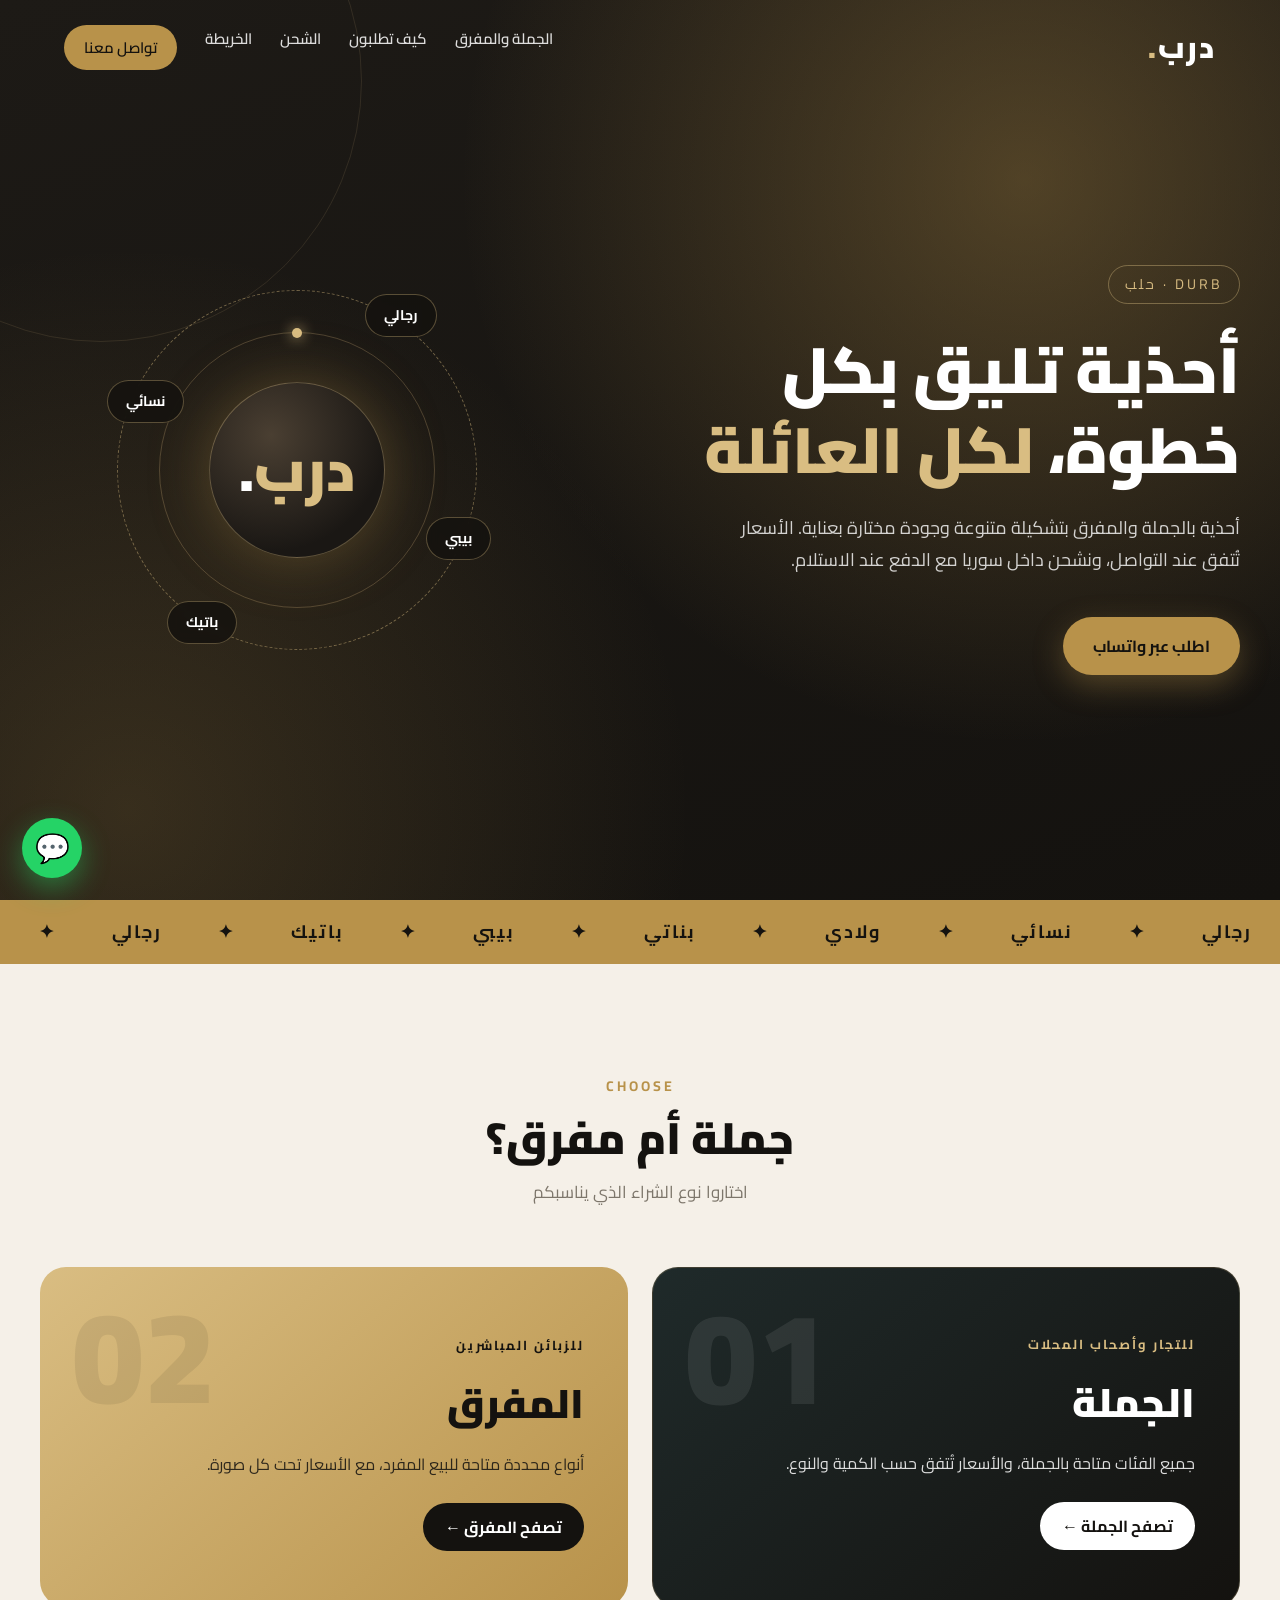
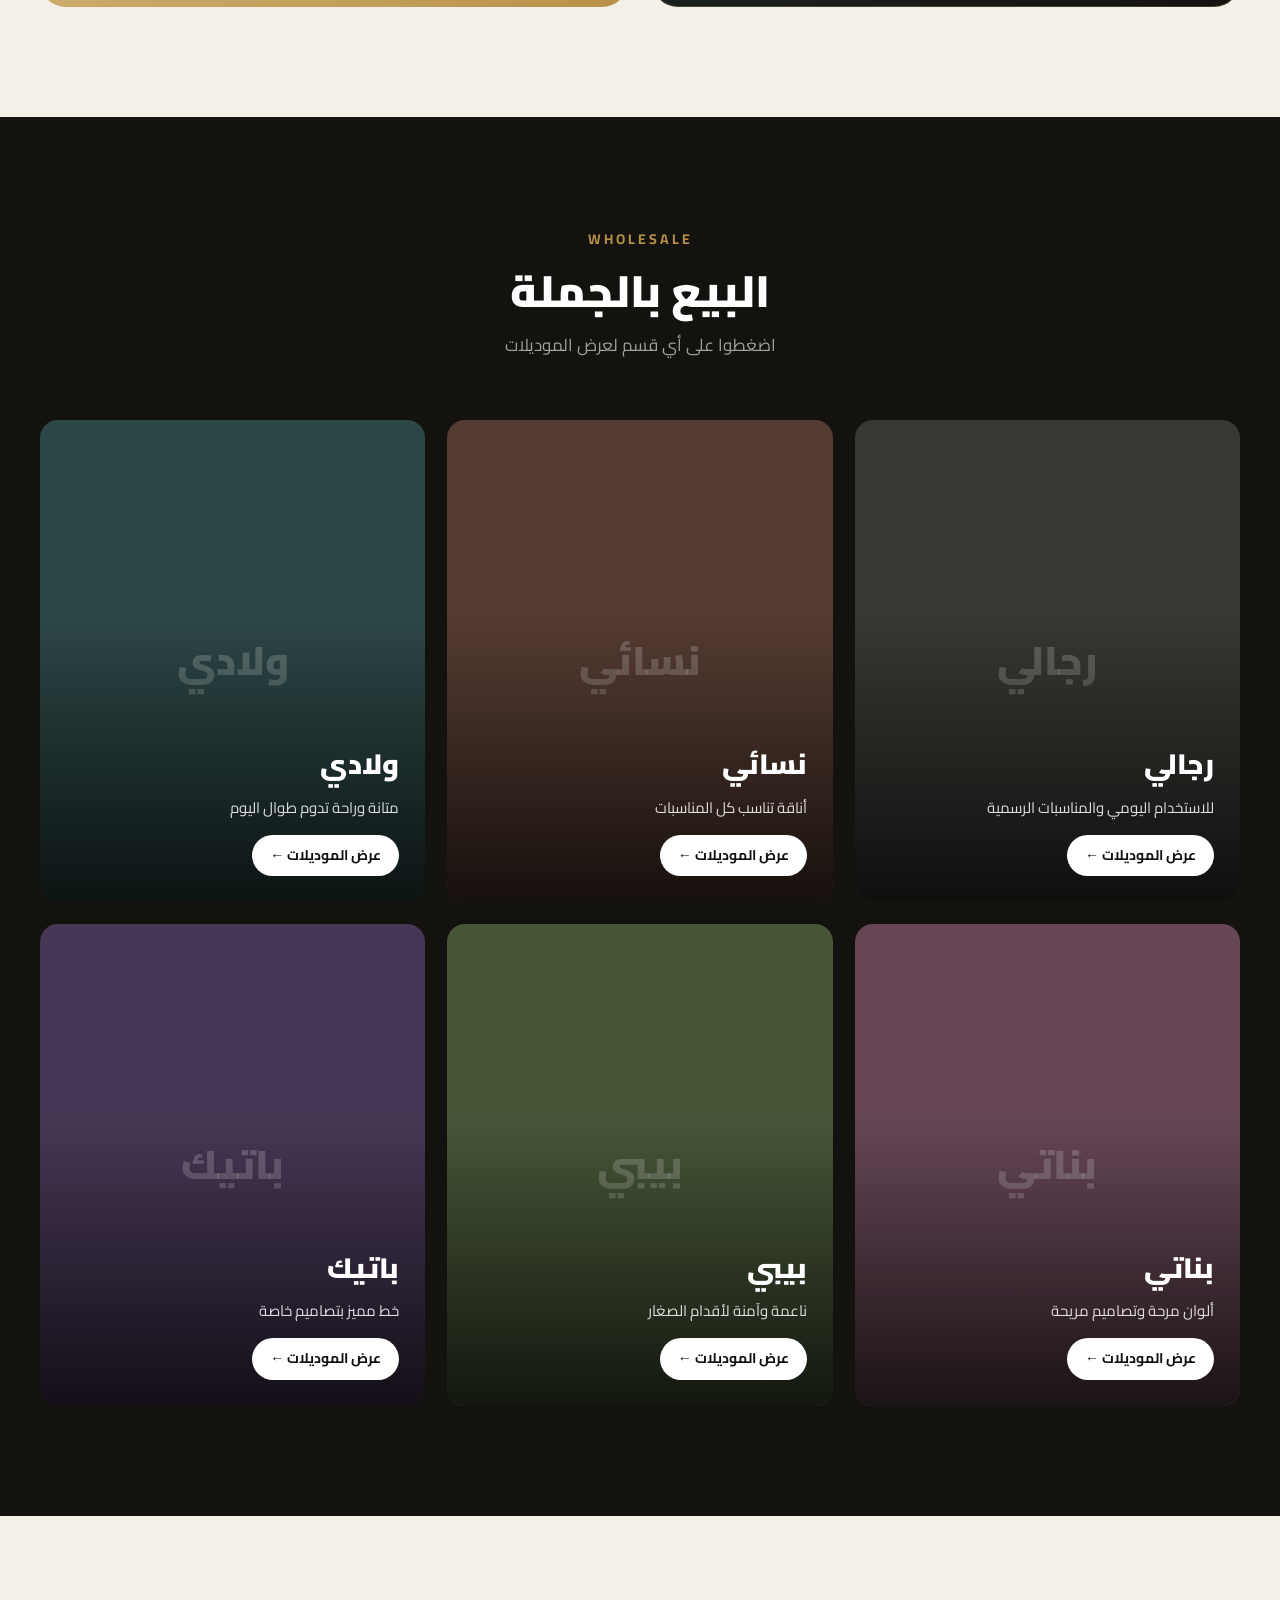
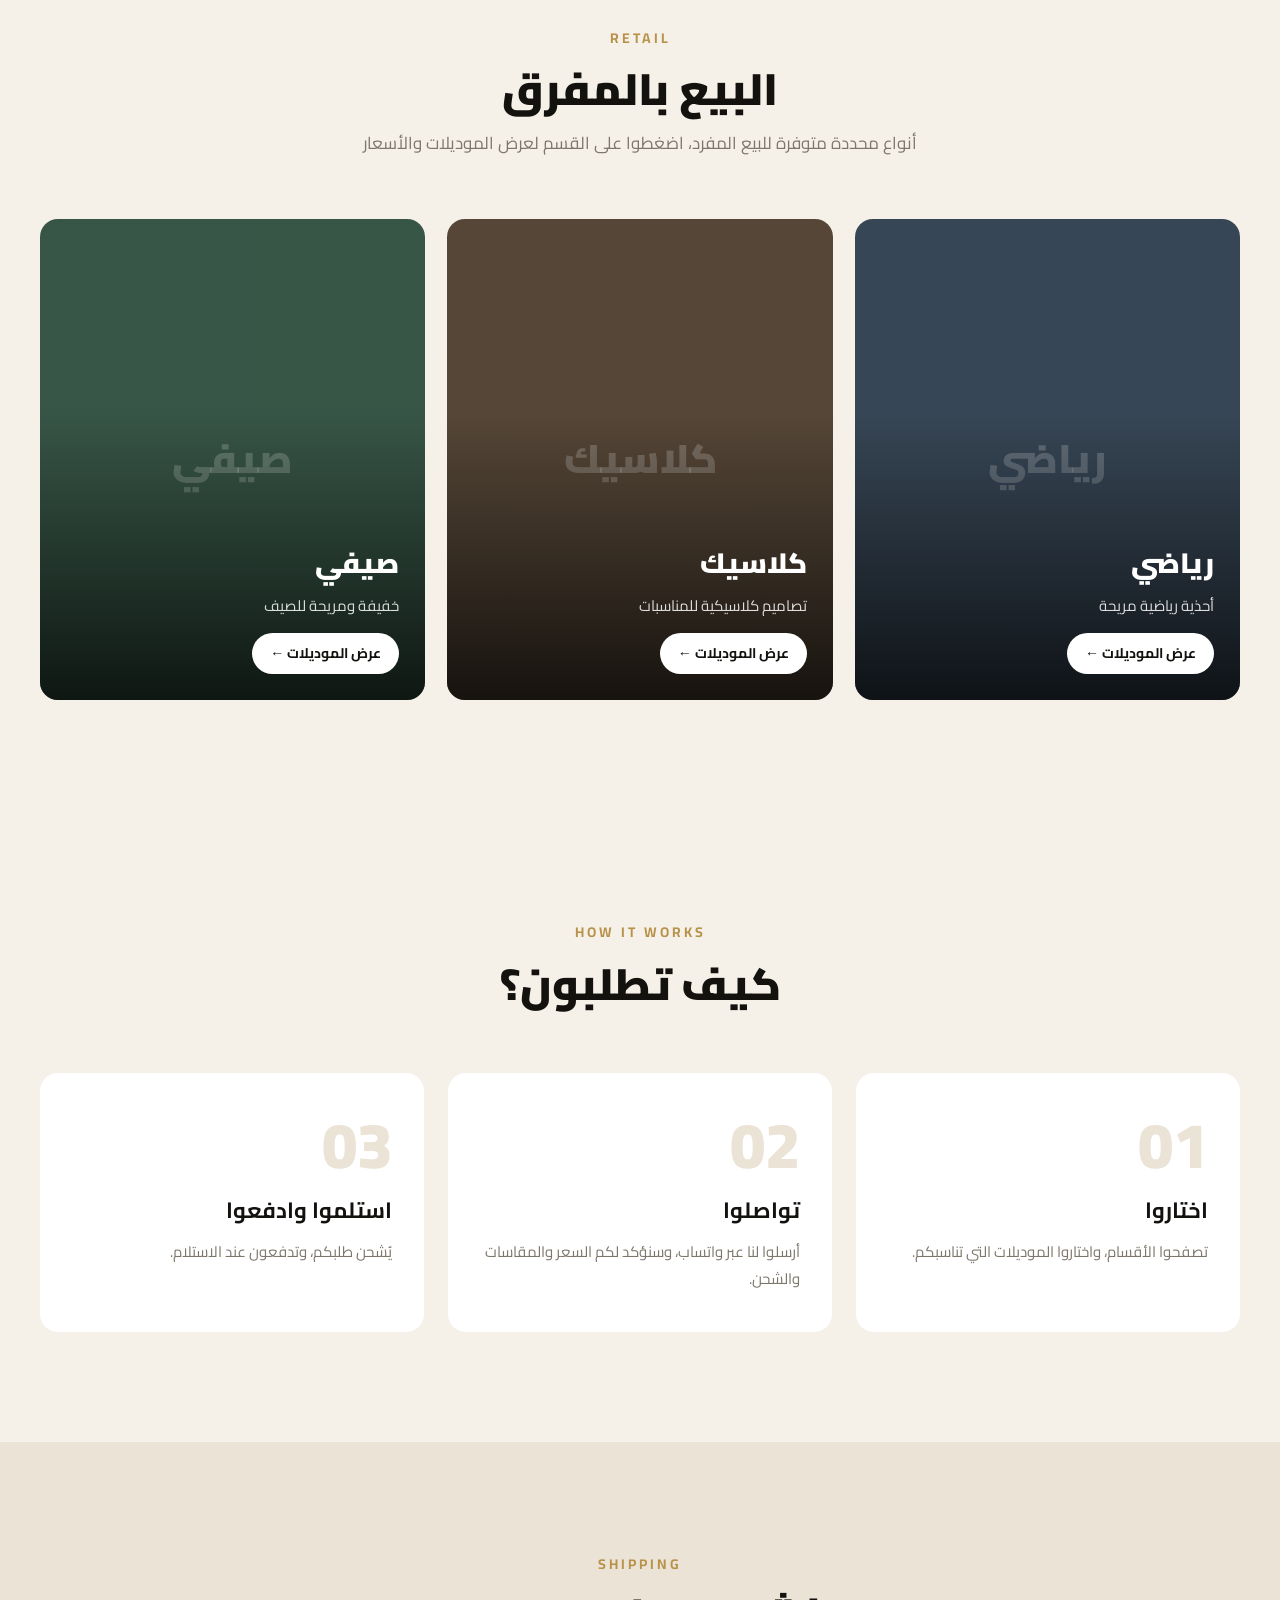
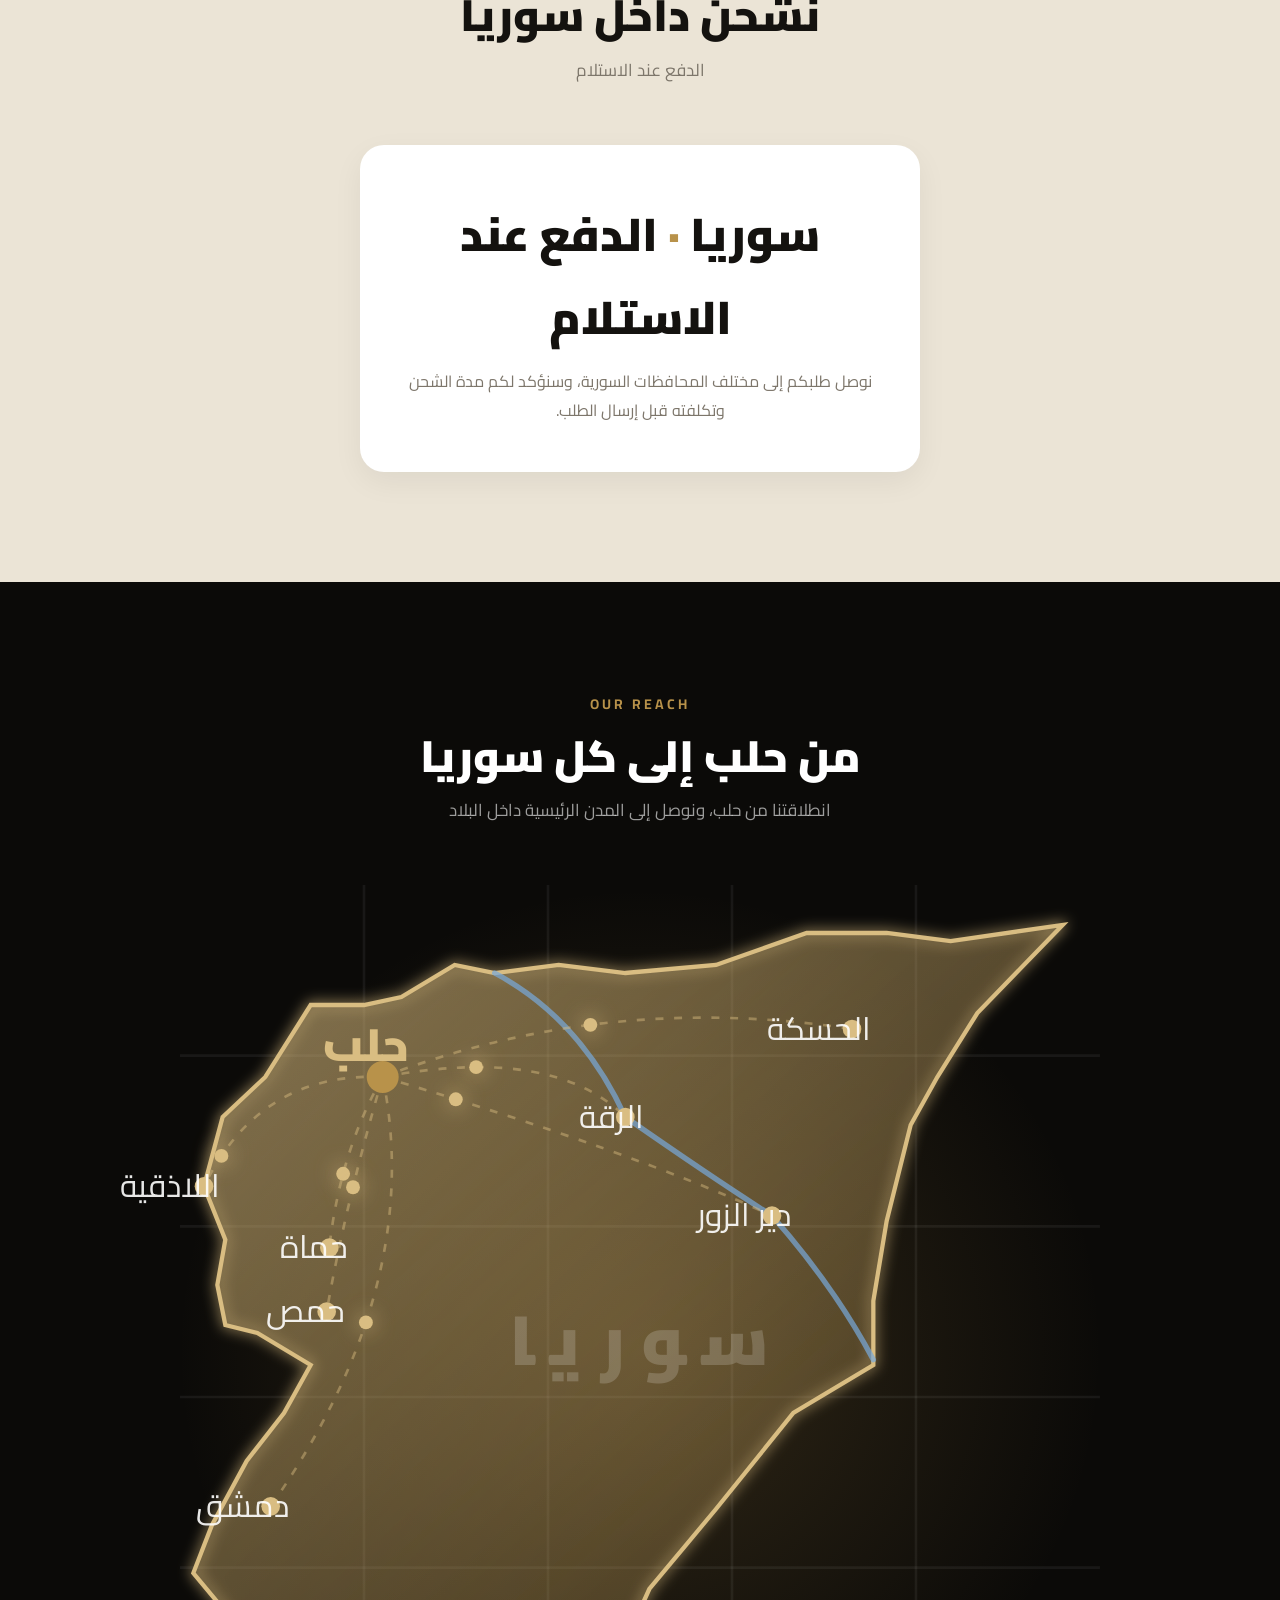
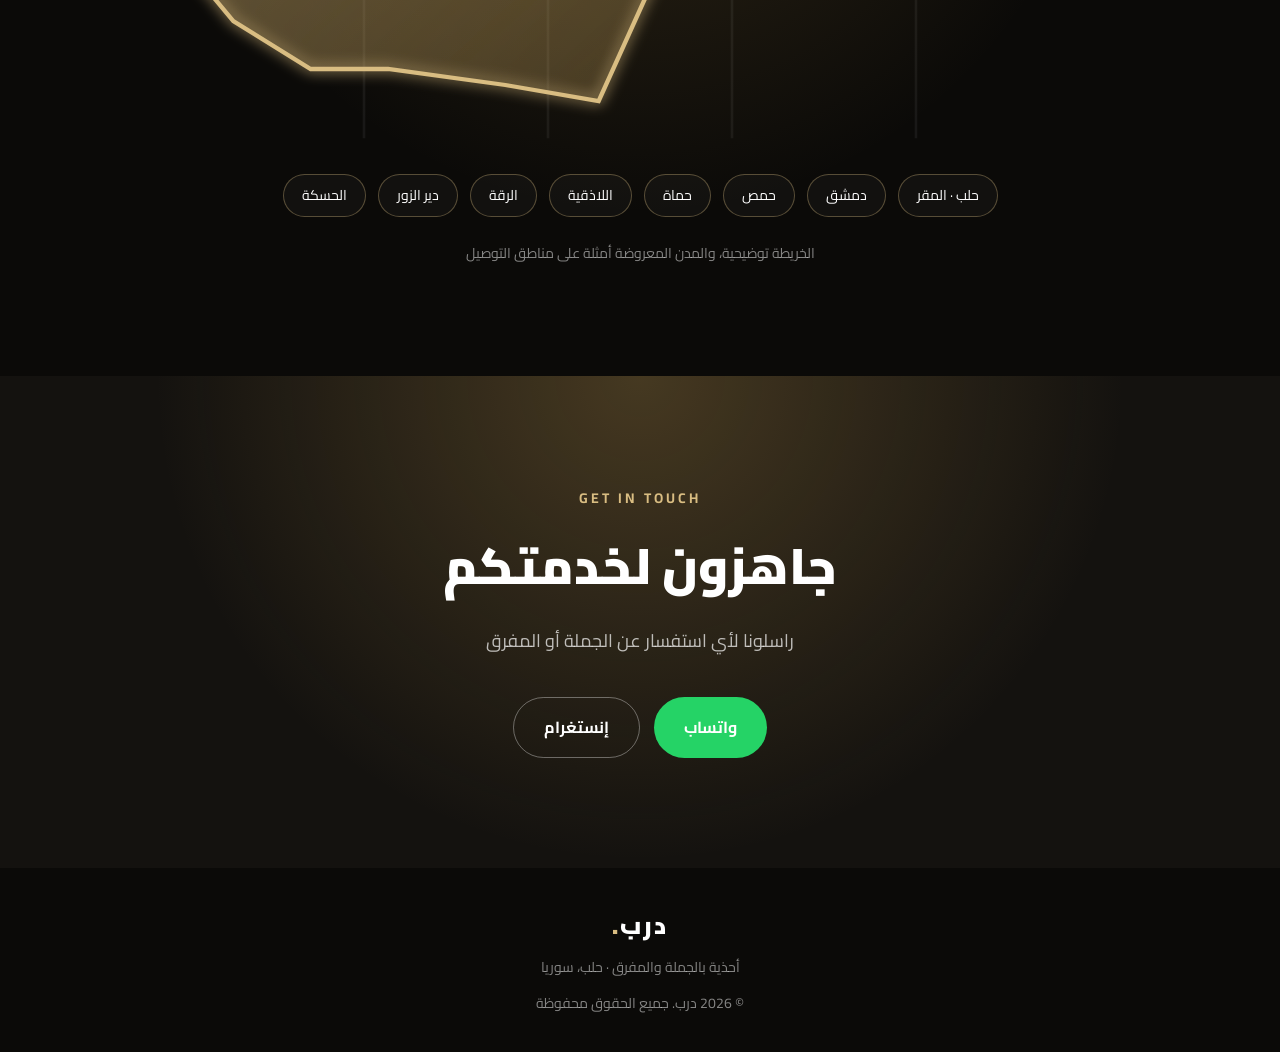
==== commit e1ac910f: "Rebuild Syria map: graticule, glow, animated routes and travelers, legend Co-Authored-By: Claude Hai" ====
--- a/index.html
+++ b/index.html
@@ -167,6 +167,7 @@
   </div>
 </section>
 
+<!-- خريطة سوريا -->
 <section class="map-section" id="map-section">
   <div class="wrap">
     <div class="head reveal">
@@ -174,52 +175,101 @@
       <h2>من حلب إلى كل سوريا</h2>
       <p>انطلاقتنا من حلب، ونوصل إلى المدن الرئيسية داخل البلاد</p>
     </div>
-    <div class="map-box" id="map-box">
-      <svg viewBox="0 0 345 320" xmlns="http://www.w3.org/2000/svg" role="img" aria-label="خريطة سوريا ومواقع التوصيل">
-        <!-- شكل تقريبي لحدود سوريا (توضيحي وليس دقيقاً بالمقياس) -->
-        <path class="syria-shape" pathLength="1"
+
+    <div class="nmap-wrap reveal" id="nmap-wrap">
+      <svg class="nmap-svg" viewBox="0 0 345 320" xmlns="http://www.w3.org/2000/svg" role="img" aria-label="خريطة سوريا ومسارات التوصيل من حلب">
+        <defs>
+          <linearGradient id="nmGrad" x1="0" y1="0" x2="1" y2="1">
+            <stop offset="0" stop-color="#d9bd82" stop-opacity=".38"/>
+            <stop offset="1" stop-color="#b8924a" stop-opacity=".08"/>
+          </linearGradient>
+          <filter id="nmGlow" x="-20%" y="-20%" width="140%" height="140%">
+            <feGaussianBlur stdDeviation="2.5" result="b"/>
+            <feMerge><feMergeNode in="b"/><feMergeNode in="SourceGraphic"/></feMerge>
+          </filter>
+        </defs>
+
+        <!-- شبكة خطوط الطول والعرض -->
+        <g class="nm-grid">
+          <line class="nm-grat" x1="69" y1="0" x2="69" y2="320"/>
+          <line class="nm-grat" x1="138" y1="0" x2="138" y2="320"/>
+          <line class="nm-grat" x1="207" y1="0" x2="207" y2="320"/>
+          <line class="nm-grat" x1="276" y1="0" x2="276" y2="320"/>
+          <line class="nm-grat" x1="0" y1="64" x2="345" y2="64"/>
+          <line class="nm-grat" x1="0" y1="128" x2="345" y2="128"/>
+          <line class="nm-grat" x1="0" y1="192" x2="345" y2="192"/>
+          <line class="nm-grat" x1="0" y1="256" x2="345" y2="256"/>
+        </g>
+
+        <!-- حدود سوريا (توضيحية) -->
+        <path class="nm-country" fill="url(#nmGrad)" filter="url(#nmGlow)"
           d="M16,87 L32,72 L49,45 L69,45 L83,42 L103,30 L118,33 L142,30 L167,33 L201,30 L235,18 L265,18 L289,21 L331,15 L299,48 L284,72 L274,90 L265,126 L260,156 L260,180 L230,198 L201,234 L176,264 L157,306 L122,300 L78,294 L49,294 L20,276 L5,258 L12,240 L25,216 L39,198 L49,180 L29,168 L17,165 L14,150 L17,133 L9,113 L16,87 Z"/>
 
-        <text class="map-label" x="175" y="175" text-anchor="middle">سوريا</text>
-
-        <!-- نهر الفرات (توضيحي) -->
-        <path class="river" d="M118,33 Q150,50 167,87 Q200,110 222,124 Q245,150 260,178"/>
+        <!-- نهر الفرات -->
+        <path class="nm-river" d="M118,33 Q150,50 167,87 Q200,110 222,124 Q245,150 260,178"/>
 
         <!-- مسارات التوصيل من حلب -->
-        <path class="route" d="M76,72 Q90,150 34,233"/>
-        <path class="route" d="M76,72 Q30,70 9,113"/>
-        <path class="route" d="M76,72 Q140,60 167,87"/>
-        <path class="route" d="M76,72 Q170,100 222,124"/>
-        <path class="route" d="M76,72 Q160,40 252,54"/>
+        <path id="rt-latakia" class="nm-route" d="M76,72 Q30,70 9,113"/>
+        <path id="rt-hama" class="nm-route" d="M76,72 Q60,100 56,136"/>
+        <path id="rt-homs" class="nm-route" d="M76,72 Q62,120 55,160"/>
+        <path id="rt-damascus" class="nm-route" d="M76,72 Q92,150 34,233"/>
+        <path id="rt-raqqa" class="nm-route" d="M76,72 Q140,60 167,87"/>
+        <path id="rt-deir" class="nm-route" d="M76,72 Q170,100 222,124"/>
+        <path id="rt-hasakah" class="nm-route" d="M76,72 Q160,40 252,54"/>
+
+        <!-- نقاط تسير على المسارات -->
+        <circle class="nm-traveler" r="2.6"><animateMotion dur="3.2s" repeatCount="indefinite" begin="0s"><mpath href="#rt-latakia"/></animateMotion></circle>
+        <circle class="nm-traveler" r="2.6"><animateMotion dur="3.6s" repeatCount="indefinite" begin="0.6s"><mpath href="#rt-hama"/></animateMotion></circle>
+        <circle class="nm-traveler" r="2.6"><animateMotion dur="3.4s" repeatCount="indefinite" begin="1.1s"><mpath href="#rt-homs"/></animateMotion></circle>
+        <circle class="nm-traveler" r="2.6"><animateMotion dur="4.4s" repeatCount="indefinite" begin="0.3s"><mpath href="#rt-damascus"/></animateMotion></circle>
+        <circle class="nm-traveler" r="2.6"><animateMotion dur="3.0s" repeatCount="indefinite" begin="1.6s"><mpath href="#rt-raqqa"/></animateMotion></circle>
+        <circle class="nm-traveler" r="2.6"><animateMotion dur="3.8s" repeatCount="indefinite" begin="2.0s"><mpath href="#rt-deir"/></animateMotion></circle>
+        <circle class="nm-traveler" r="2.6"><animateMotion dur="4.0s" repeatCount="indefinite" begin="0.9s"><mpath href="#rt-hasakah"/></animateMotion></circle>
 
         <!-- المدن -->
-        <circle class="city" cx="9" cy="113" r="3.5"/>
-        <text class="city-label" x="15" y="117">اللاذقية</text>
-
-        <circle class="city" cx="56" cy="136" r="3.5"/>
-        <text class="city-label" x="63" y="140">حماة</text>
-
-        <circle class="city" cx="55" cy="160" r="3.5"/>
-        <text class="city-label" x="62" y="164">حمص</text>
-
-        <circle class="city" cx="34" cy="233" r="3.5"/>
-        <text class="city-label" x="41" y="237">دمشق</text>
-
-        <circle class="city" cx="167" cy="87" r="3.5"/>
-        <text class="city-label" x="174" y="91">الرقة</text>
-
-        <circle class="city" cx="222" cy="124" r="3.5"/>
-        <text class="city-label" x="229" y="128">دير الزور</text>
-
-        <circle class="city" cx="252" cy="54" r="3.5"/>
-        <text class="city-label" x="259" y="58">الحسكة</text>
-
-        <!-- حلب: نقطة الانطلاق -->
-        <circle class="home-ping" cx="76" cy="72" r="5"/>
-        <circle class="home-dot" cx="76" cy="72" r="5"/>
-        <text class="home-label" x="84" y="64">حلب</text>
+        <g class="nm-city-group">
+          <circle class="nm-city" cx="9" cy="113" r="3.5"/>
+          <text class="nm-label" x="15" y="117">اللاذقية</text>
+
+          <circle class="nm-city" cx="56" cy="136" r="3.5"/>
+          <text class="nm-label" x="63" y="140">حماة</text>
+
+          <circle class="nm-city" cx="55" cy="160" r="3.5"/>
+          <text class="nm-label" x="62" y="164">حمص</text>
+
+          <circle class="nm-city" cx="34" cy="233" r="3.5"/>
+          <text class="nm-label" x="41" y="237">دمشق</text>
+
+          <circle class="nm-city" cx="167" cy="87" r="3.5"/>
+          <text class="nm-label" x="174" y="91">الرقة</text>
+
+          <circle class="nm-city" cx="222" cy="124" r="3.5"/>
+          <text class="nm-label" x="229" y="128">دير الزور</text>
+
+          <circle class="nm-city" cx="252" cy="54" r="3.5"/>
+          <text class="nm-label" x="259" y="58">الحسكة</text>
+        </g>
+
+        <!-- حلب: المقر -->
+        <circle class="nm-pulse" cx="76" cy="72" r="6"/>
+        <circle class="nm-home" cx="76" cy="72" r="6"/>
+        <text class="nm-home-label" x="86" y="66">حلب</text>
+
+        <text class="nm-country-label" x="175" y="180" text-anchor="middle">سوريا</text>
       </svg>
-    </div>
+
+      <div class="nm-legend">
+        <span>حلب · المقر</span>
+        <span>دمشق</span>
+        <span>حمص</span>
+        <span>حماة</span>
+        <span>اللاذقية</span>
+        <span>الرقة</span>
+        <span>دير الزور</span>
+        <span>الحسكة</span>
+      </div>
+    </div>
+
     <p class="map-note">الخريطة توضيحية، والمدن المعروضة أمثلة على مناطق التوصيل</p>
   </div>
 </section>
@@ -297,8 +347,8 @@
     entries.forEach(en => {
       if (en.isIntersecting) { en.target.classList.add('in'); io.unobserve(en.target); }
     });
-  }, { threshold: 0.12 });
-  document.querySelectorAll('.reveal, .map-box').forEach(el => io.observe(el));
+  }, { threshold: 0.15 });
+  document.querySelectorAll('.reveal').forEach(el => io.observe(el));
 
   /* ----- الهيدر عند التمرير ----- */
   const header = document.querySelector('header');
--- a/style.css
+++ b/style.css
@@ -265,6 +265,65 @@
 }
 .map-box.in .route { opacity: .7; }
 @keyframes flow { to { stroke-dashoffset: -20; } }
+/* ---------- Map v2 ---------- */
+.nmap-wrap { max-width: 920px; margin: auto; position: relative; }
+.nmap-wrap::before {
+  content: ""; position: absolute; inset: -40px; border-radius: 50%; z-index: 0; pointer-events: none;
+  background: radial-gradient(circle, rgba(184,146,74,.22), transparent 65%);
+  animation: glowPulse 6s ease-in-out infinite;
+}
+@keyframes glowPulse { 0%,100% { opacity: .6; transform: scale(1); } 50% { opacity: 1; transform: scale(1.06); } }
+.nmap-svg { position: relative; z-index: 1; width: 100%; height: auto; overflow: visible; }
+.nm-grat { stroke: rgba(255,255,255,.06); stroke-width: 1; }
+.nm-country {
+  stroke: var(--gold-soft); stroke-width: 1.6; opacity: 0;
+  transform-box: fill-box; transform-origin: center; transform: scale(.94);
+  transition: opacity 1.4s var(--ease), transform 1.4s var(--ease);
+}
+.nm-river {
+  fill: none; stroke: rgba(120,170,220,.7); stroke-width: 2; stroke-linecap: round;
+  stroke-dasharray: 260; stroke-dashoffset: 260; transition: stroke-dashoffset 2.8s .9s var(--ease);
+}
+.nm-route {
+  fill: none; stroke: rgba(217,189,130,.45); stroke-width: 1; stroke-dasharray: 3 4;
+  opacity: 0; transition: opacity 1s 1.4s;
+  animation: routeFlow 2s linear infinite;
+}
+@keyframes routeFlow { to { stroke-dashoffset: -14; } }
+.nm-traveler { fill: var(--gold-soft); filter: drop-shadow(0 0 4px rgba(217,189,130,.9)); opacity: 0; transition: opacity .6s 2s; }
+.nm-city { fill: var(--gold-soft); opacity: 0; transition: opacity .6s 1.2s; }
+.nm-label { fill: #fff; font-size: 12px; font-family: "Cairo", sans-serif; opacity: 0; transition: opacity .6s 1.5s; }
+.nm-home { fill: var(--gold); opacity: 0; transition: opacity .6s 1s; }
+.nm-pulse {
+  fill: none; stroke: var(--gold); stroke-width: 1.5; opacity: 0;
+  transform-box: fill-box; transform-origin: center;
+  animation: nmPing 2.4s ease-out infinite;
+}
+@keyframes nmPing { 0% { transform: scale(1); opacity: .9; } 100% { transform: scale(5); opacity: 0; } }
+.nm-home-label { fill: var(--gold-soft); font-size: 17px; font-weight: 900; font-family: "Cairo", sans-serif; opacity: 0; transition: opacity .6s 1.2s; }
+.nm-country-label { fill: rgba(255,255,255,.18); font-size: 26px; font-weight: 900; letter-spacing: 6px; font-family: "Cairo", sans-serif; opacity: 0; transition: opacity 1.2s 1.6s; }
+.nmap-wrap.in .nm-country { opacity: 1; transform: scale(1); }
+.nmap-wrap.in .nm-river { stroke-dashoffset: 0; }
+.nmap-wrap.in .nm-route { opacity: 1; }
+.nmap-wrap.in .nm-traveler { opacity: 1; }
+.nmap-wrap.in .nm-city, .nmap-wrap.in .nm-home, .nmap-wrap.in .nm-home-label, .nmap-wrap.in .nm-country-label { opacity: 1; }
+.nmap-wrap.in .nm-label { opacity: .9; }
+.nm-legend { position: relative; z-index: 1; display: flex; flex-wrap: wrap; gap: 12px; justify-content: center; margin-top: 26px; }
+.nm-legend span {
+  border: 1px solid rgba(217,189,130,.35); color: #fff; padding: 8px 18px; border-radius: 30px; font-size: 14px;
+  background: rgba(255,255,255,.03); opacity: 0; transform: translateY(12px);
+  transition: opacity .6s var(--ease), transform .6s var(--ease), background .3s;
+}
+.nmap-wrap.in .nm-legend span { opacity: 1; transform: none; }
+.nmap-wrap.in .nm-legend span:nth-child(1) { transition-delay: 1.8s; }
+.nmap-wrap.in .nm-legend span:nth-child(2) { transition-delay: 1.9s; }
+.nmap-wrap.in .nm-legend span:nth-child(3) { transition-delay: 2.0s; }
+.nmap-wrap.in .nm-legend span:nth-child(4) { transition-delay: 2.1s; }
+.nmap-wrap.in .nm-legend span:nth-child(5) { transition-delay: 2.2s; }
+.nmap-wrap.in .nm-legend span:nth-child(6) { transition-delay: 2.3s; }
+.nmap-wrap.in .nm-legend span:nth-child(7) { transition-delay: 2.4s; }
+.nmap-wrap.in .nm-legend span:nth-child(8) { transition-delay: 2.5s; }
+.nm-legend span:hover { background: rgba(217,189,130,.15); color: var(--gold-soft); }
 .map-note { text-align: center; color: rgba(255,255,255,.5); font-size: 14px; margin-top: 24px; }
 
 /* ---------- Contact ---------- */
@@ -331,6 +390,8 @@
 @media (prefers-reduced-motion: reduce) {
   *, *::before, *::after { animation: none !important; transition: none !important; }
   .reveal { opacity: 1; transform: none; }
-  .syria-shape, .river { stroke-dashoffset: 0; }
+  .syria-shape, .river, .nm-river { stroke-dashoffset: 0; }
+  .nm-country, .nm-city, .nm-label, .nm-home, .nm-home-label, .nm-country-label, .nm-traveler, .nm-route { opacity: 1; transform: none; }
+  .nm-legend span { opacity: 1; transform: none; }
   .city, .city-label, .route { opacity: 1; }
 }
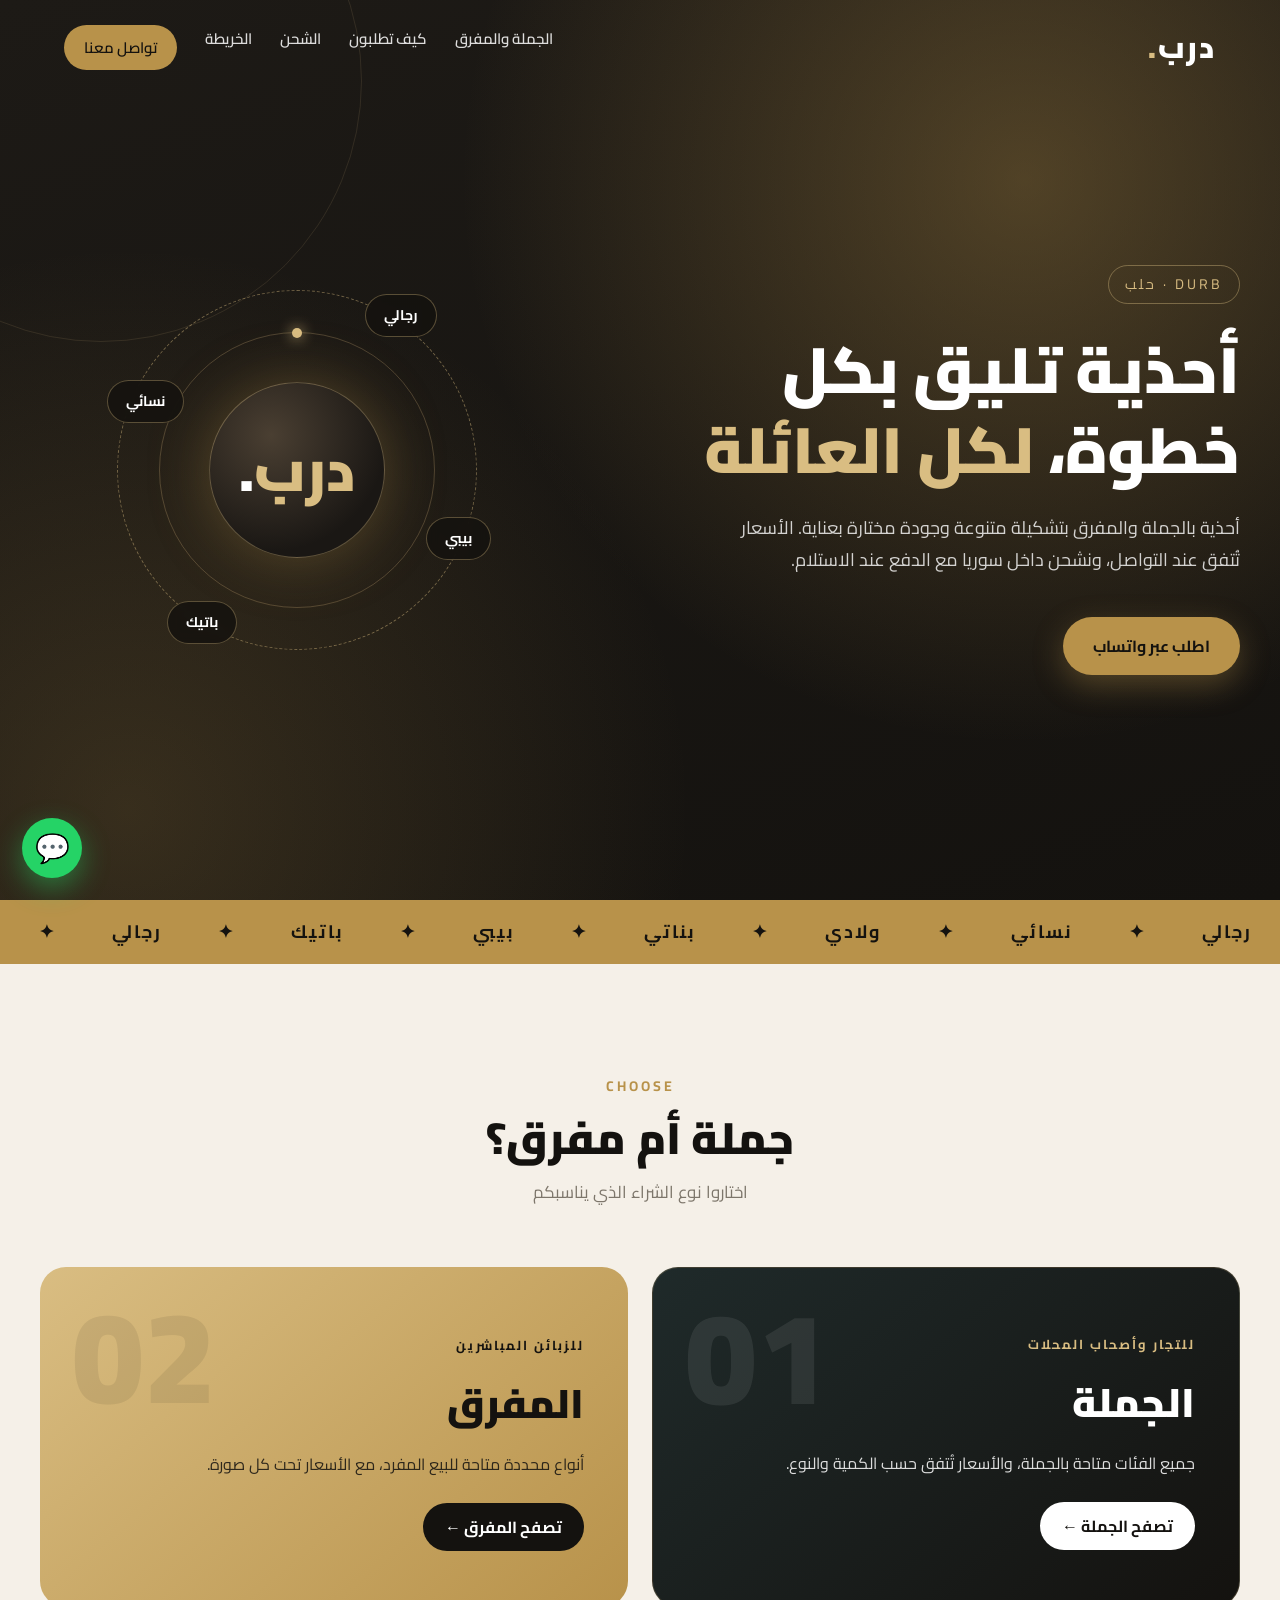
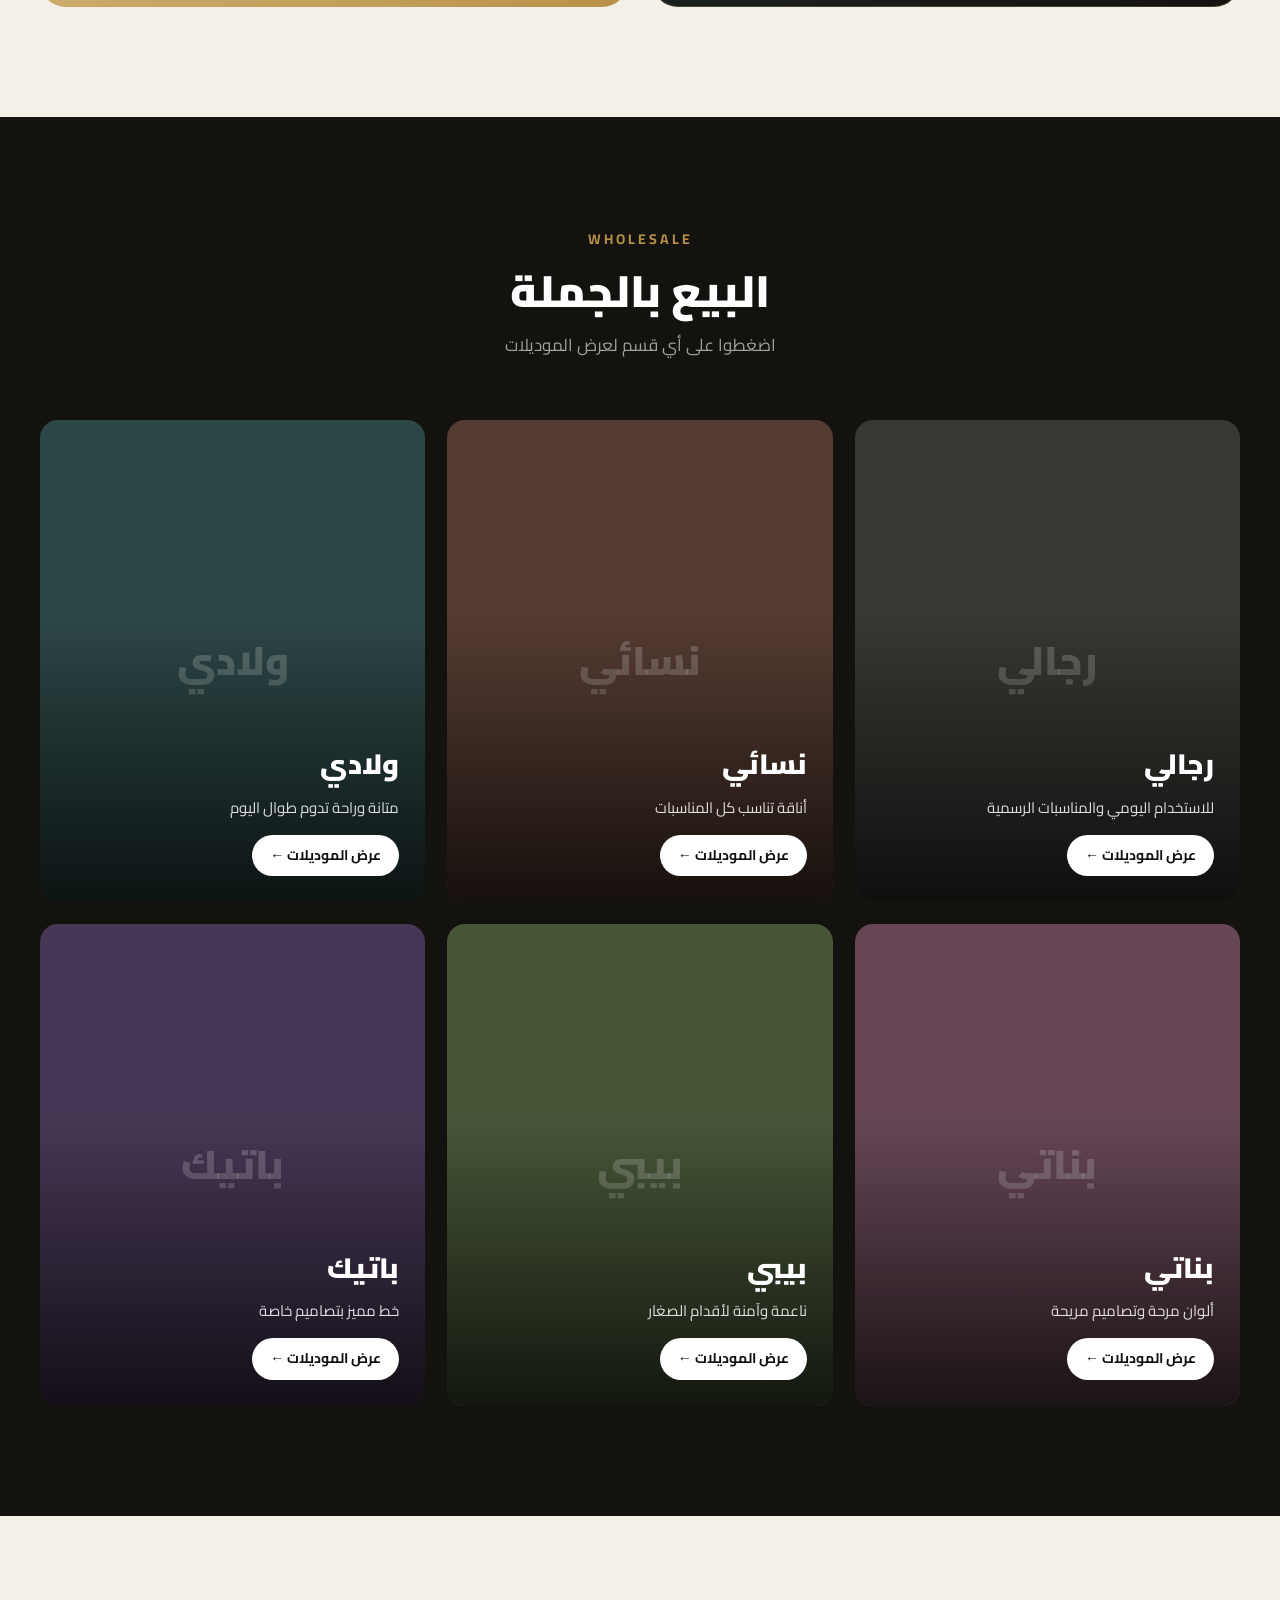
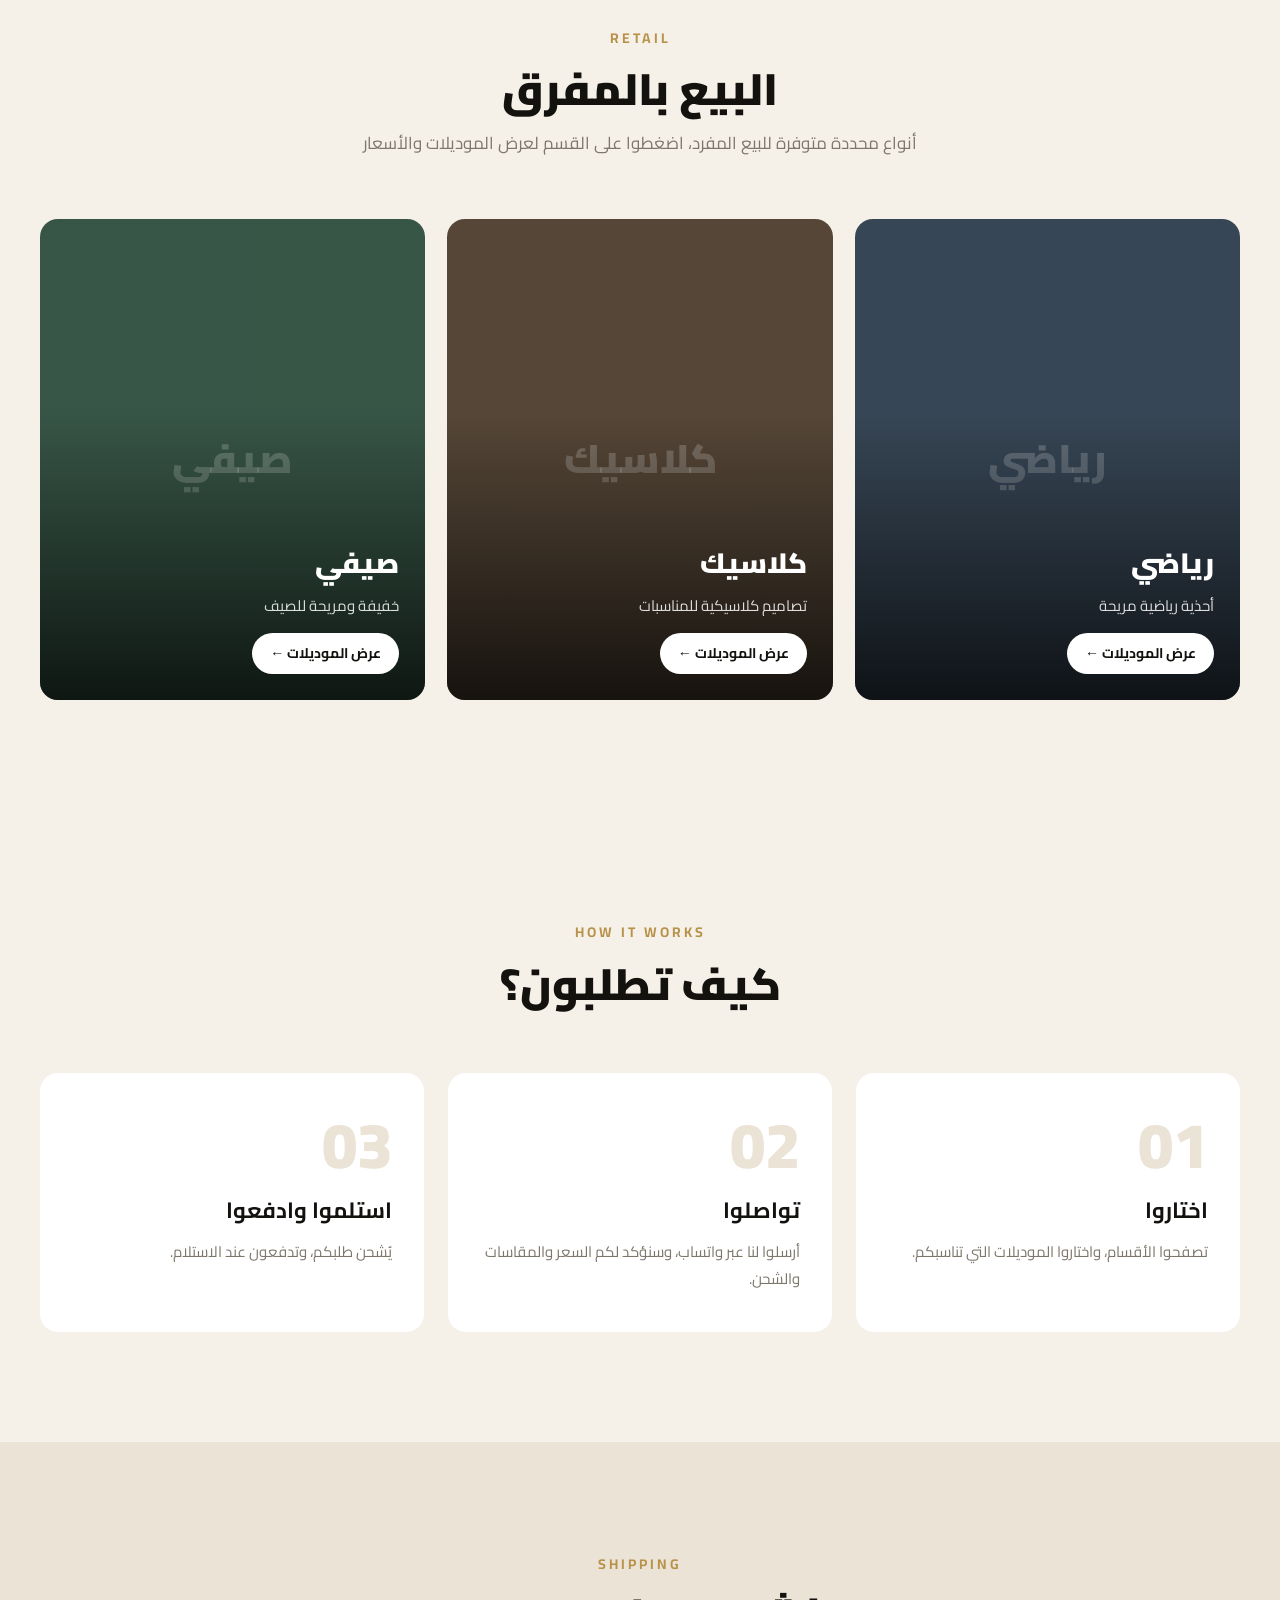
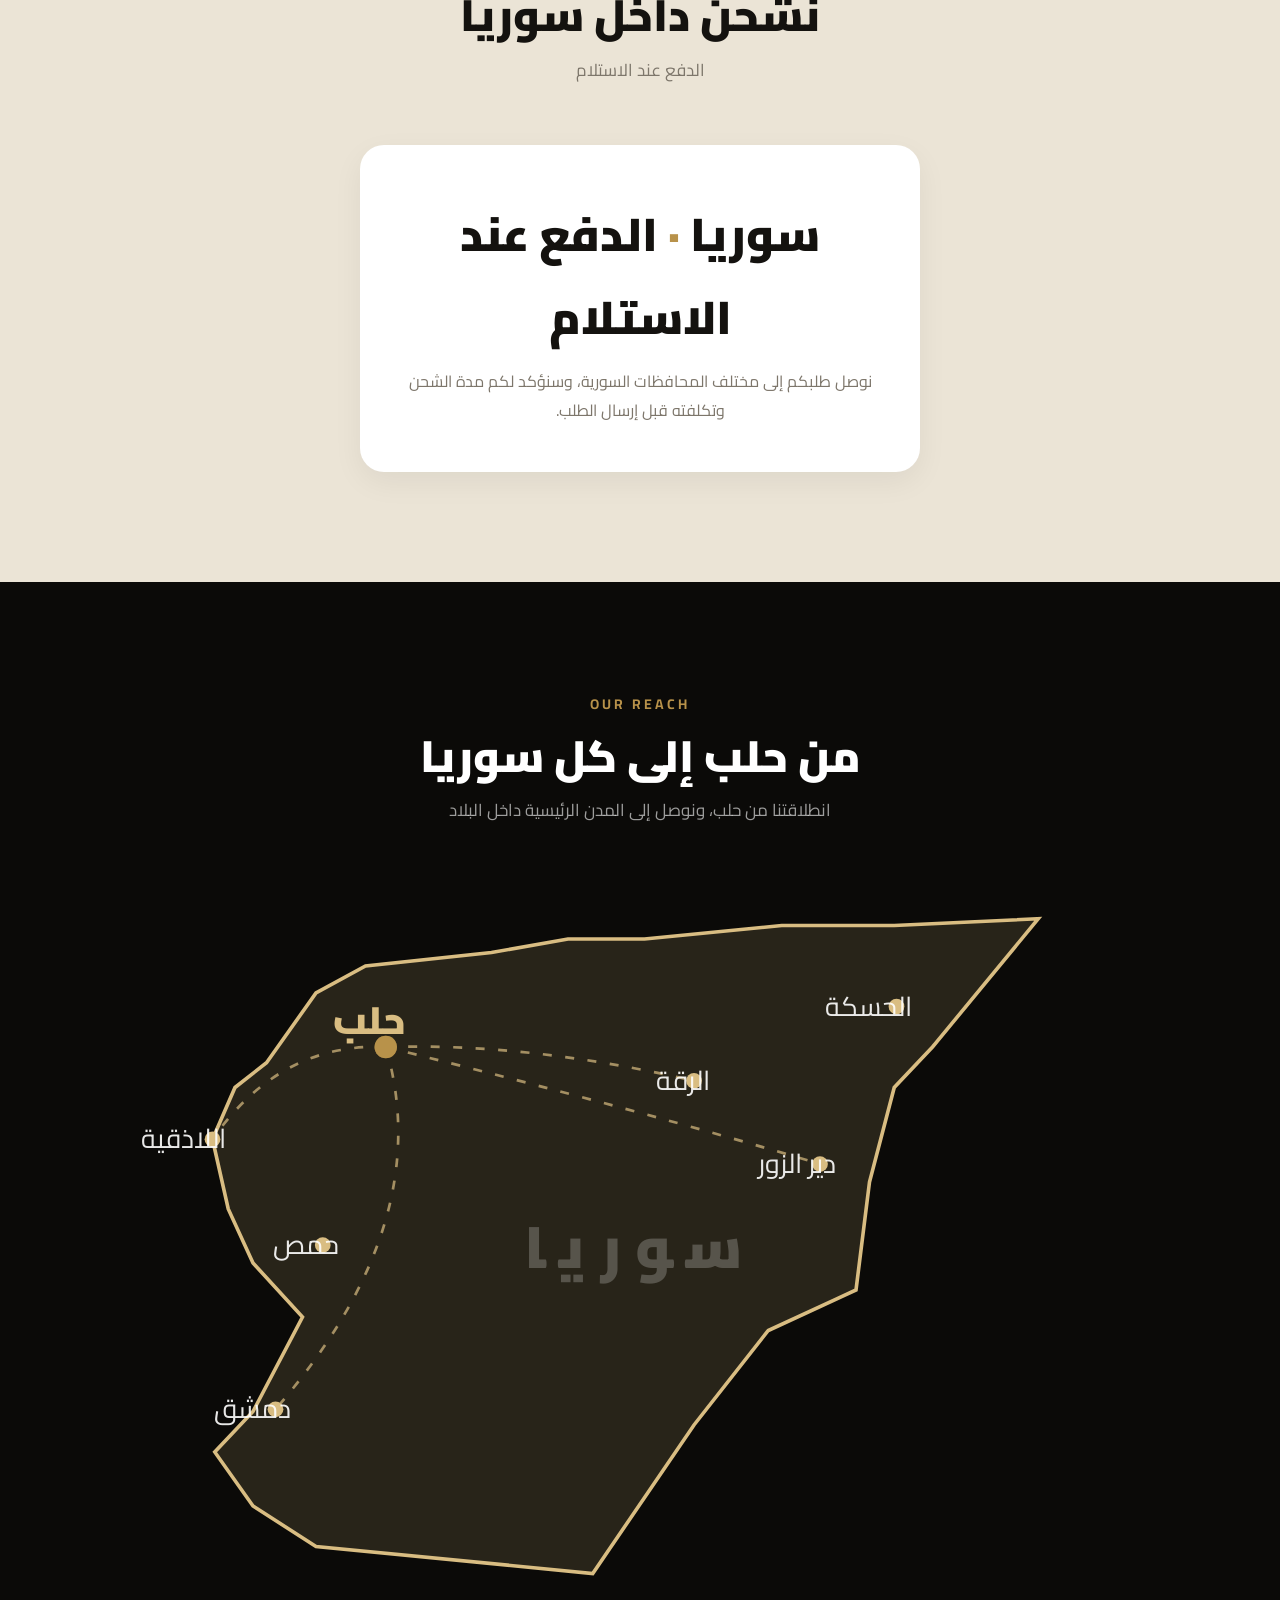
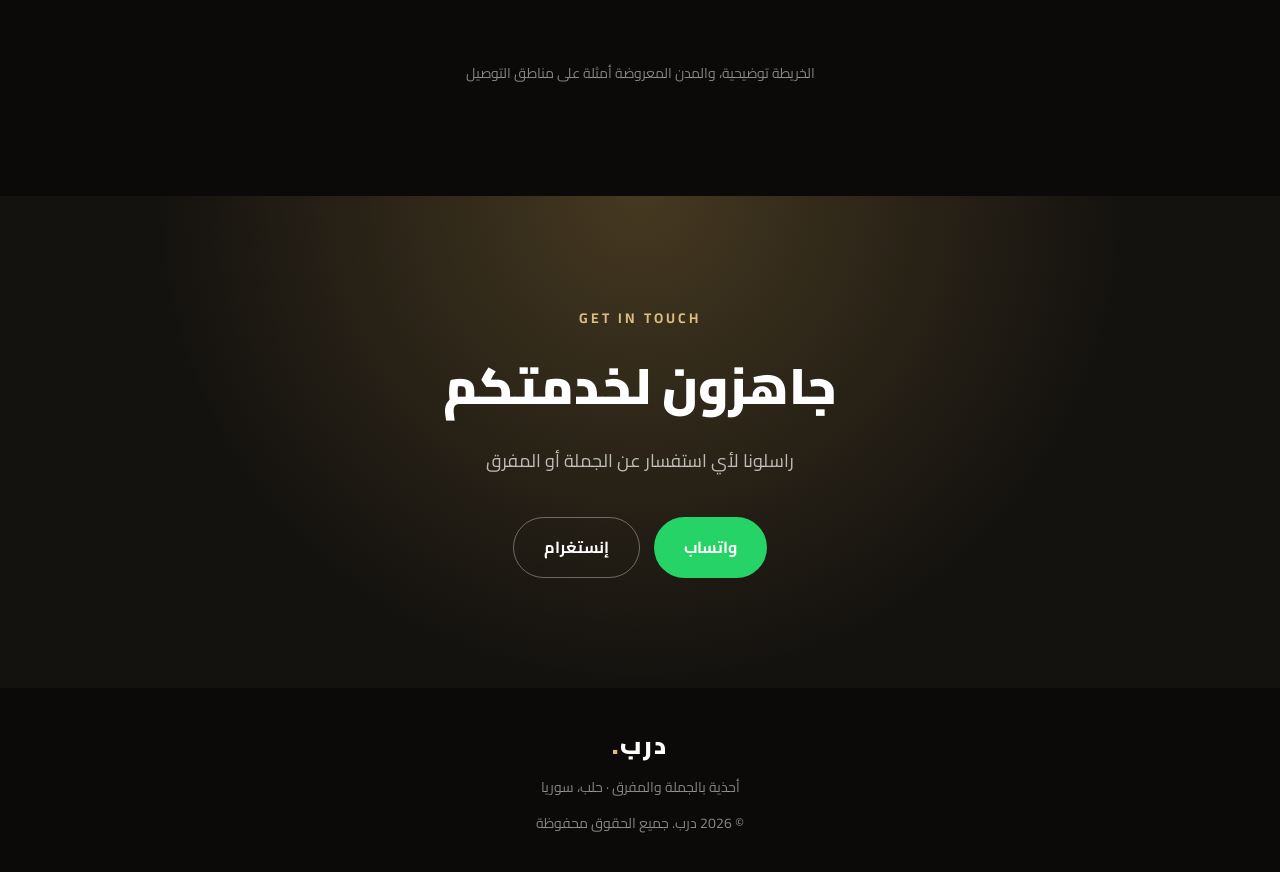
==== commit 43dcc56b: "Restore the first Syria map design Co-Authored-By: Claude Haiku 5.5 <noreply@anthropic.com> Claude-S" ====
--- a/index.html
+++ b/index.html
@@ -167,7 +167,6 @@
   </div>
 </section>
 
-<!-- خريطة سوريا -->
 <section class="map-section" id="map-section">
   <div class="wrap">
     <div class="head reveal">
@@ -175,101 +174,45 @@
       <h2>من حلب إلى كل سوريا</h2>
       <p>انطلاقتنا من حلب، ونوصل إلى المدن الرئيسية داخل البلاد</p>
     </div>
-
-    <div class="nmap-wrap reveal" id="nmap-wrap">
-      <svg class="nmap-svg" viewBox="0 0 345 320" xmlns="http://www.w3.org/2000/svg" role="img" aria-label="خريطة سوريا ومسارات التوصيل من حلب">
-        <defs>
-          <linearGradient id="nmGrad" x1="0" y1="0" x2="1" y2="1">
-            <stop offset="0" stop-color="#d9bd82" stop-opacity=".38"/>
-            <stop offset="1" stop-color="#b8924a" stop-opacity=".08"/>
-          </linearGradient>
-          <filter id="nmGlow" x="-20%" y="-20%" width="140%" height="140%">
-            <feGaussianBlur stdDeviation="2.5" result="b"/>
-            <feMerge><feMergeNode in="b"/><feMergeNode in="SourceGraphic"/></feMerge>
-          </filter>
-        </defs>
-
-        <!-- شبكة خطوط الطول والعرض -->
-        <g class="nm-grid">
-          <line class="nm-grat" x1="69" y1="0" x2="69" y2="320"/>
-          <line class="nm-grat" x1="138" y1="0" x2="138" y2="320"/>
-          <line class="nm-grat" x1="207" y1="0" x2="207" y2="320"/>
-          <line class="nm-grat" x1="276" y1="0" x2="276" y2="320"/>
-          <line class="nm-grat" x1="0" y1="64" x2="345" y2="64"/>
-          <line class="nm-grat" x1="0" y1="128" x2="345" y2="128"/>
-          <line class="nm-grat" x1="0" y1="192" x2="345" y2="192"/>
-          <line class="nm-grat" x1="0" y1="256" x2="345" y2="256"/>
-        </g>
-
-        <!-- حدود سوريا (توضيحية) -->
-        <path class="nm-country" fill="url(#nmGrad)" filter="url(#nmGlow)"
-          d="M16,87 L32,72 L49,45 L69,45 L83,42 L103,30 L118,33 L142,30 L167,33 L201,30 L235,18 L265,18 L289,21 L331,15 L299,48 L284,72 L274,90 L265,126 L260,156 L260,180 L230,198 L201,234 L176,264 L157,306 L122,300 L78,294 L49,294 L20,276 L5,258 L12,240 L25,216 L39,198 L49,180 L29,168 L17,165 L14,150 L17,133 L9,113 L16,87 Z"/>
-
-        <!-- نهر الفرات -->
-        <path class="nm-river" d="M118,33 Q150,50 167,87 Q200,110 222,124 Q245,150 260,178"/>
+    <div class="map-box" id="map-box">
+      <svg viewBox="0 0 400 330" xmlns="http://www.w3.org/2000/svg" role="img" aria-label="خريطة سوريا ومواقع التوصيل">
+        <!-- شكل تقريبي لحدود سوريا (توضيحي وليس دقيقاً بالمقياس) -->
+        <path class="syria-shape" pathLength="1"
+          d="M10,113 L20,90 L34,79 L56,48 L78,36 L134,30 L168,24 L202,24 L263,18 L313,18 L377,15 L330,72 L313,90 L302,132 L296,180 L257,198 L224,240 L179,306 L56,294 L28,276 L11,252 L28,234 L50,192 L28,168 L17,144 Z"/>
+
+        <text class="map-label" x="200" y="170" text-anchor="middle">سوريا</text>
 
         <!-- مسارات التوصيل من حلب -->
-        <path id="rt-latakia" class="nm-route" d="M76,72 Q30,70 9,113"/>
-        <path id="rt-hama" class="nm-route" d="M76,72 Q60,100 56,136"/>
-        <path id="rt-homs" class="nm-route" d="M76,72 Q62,120 55,160"/>
-        <path id="rt-damascus" class="nm-route" d="M76,72 Q92,150 34,233"/>
-        <path id="rt-raqqa" class="nm-route" d="M76,72 Q140,60 167,87"/>
-        <path id="rt-deir" class="nm-route" d="M76,72 Q170,100 222,124"/>
-        <path id="rt-hasakah" class="nm-route" d="M76,72 Q160,40 252,54"/>
-
-        <!-- نقاط تسير على المسارات -->
-        <circle class="nm-traveler" r="2.6"><animateMotion dur="3.2s" repeatCount="indefinite" begin="0s"><mpath href="#rt-latakia"/></animateMotion></circle>
-        <circle class="nm-traveler" r="2.6"><animateMotion dur="3.6s" repeatCount="indefinite" begin="0.6s"><mpath href="#rt-hama"/></animateMotion></circle>
-        <circle class="nm-traveler" r="2.6"><animateMotion dur="3.4s" repeatCount="indefinite" begin="1.1s"><mpath href="#rt-homs"/></animateMotion></circle>
-        <circle class="nm-traveler" r="2.6"><animateMotion dur="4.4s" repeatCount="indefinite" begin="0.3s"><mpath href="#rt-damascus"/></animateMotion></circle>
-        <circle class="nm-traveler" r="2.6"><animateMotion dur="3.0s" repeatCount="indefinite" begin="1.6s"><mpath href="#rt-raqqa"/></animateMotion></circle>
-        <circle class="nm-traveler" r="2.6"><animateMotion dur="3.8s" repeatCount="indefinite" begin="2.0s"><mpath href="#rt-deir"/></animateMotion></circle>
-        <circle class="nm-traveler" r="2.6"><animateMotion dur="4.0s" repeatCount="indefinite" begin="0.9s"><mpath href="#rt-hasakah"/></animateMotion></circle>
+        <path class="route" d="M87,72 Q110,150 38,233"/>
+        <path class="route" d="M87,72 Q40,70 10,113"/>
+        <path class="route" d="M87,72 Q150,70 224,87"/>
+        <path class="route" d="M87,72 Q200,100 280,124"/>
 
         <!-- المدن -->
-        <g class="nm-city-group">
-          <circle class="nm-city" cx="9" cy="113" r="3.5"/>
-          <text class="nm-label" x="15" y="117">اللاذقية</text>
-
-          <circle class="nm-city" cx="56" cy="136" r="3.5"/>
-          <text class="nm-label" x="63" y="140">حماة</text>
-
-          <circle class="nm-city" cx="55" cy="160" r="3.5"/>
-          <text class="nm-label" x="62" y="164">حمص</text>
-
-          <circle class="nm-city" cx="34" cy="233" r="3.5"/>
-          <text class="nm-label" x="41" y="237">دمشق</text>
-
-          <circle class="nm-city" cx="167" cy="87" r="3.5"/>
-          <text class="nm-label" x="174" y="91">الرقة</text>
-
-          <circle class="nm-city" cx="222" cy="124" r="3.5"/>
-          <text class="nm-label" x="229" y="128">دير الزور</text>
-
-          <circle class="nm-city" cx="252" cy="54" r="3.5"/>
-          <text class="nm-label" x="259" y="58">الحسكة</text>
-        </g>
-
-        <!-- حلب: المقر -->
-        <circle class="nm-pulse" cx="76" cy="72" r="6"/>
-        <circle class="nm-home" cx="76" cy="72" r="6"/>
-        <text class="nm-home-label" x="86" y="66">حلب</text>
-
-        <text class="nm-country-label" x="175" y="180" text-anchor="middle">سوريا</text>
+        <circle class="city" cx="10" cy="113" r="3.5"/>
+        <text class="city-label" x="16" y="117">اللاذقية</text>
+
+        <circle class="city" cx="59" cy="160" r="3.5"/>
+        <text class="city-label" x="66" y="164">حمص</text>
+
+        <circle class="city" cx="38" cy="233" r="3.5"/>
+        <text class="city-label" x="45" y="237">دمشق</text>
+
+        <circle class="city" cx="224" cy="87" r="3.5"/>
+        <text class="city-label" x="231" y="91">الرقة</text>
+
+        <circle class="city" cx="280" cy="124" r="3.5"/>
+        <text class="city-label" x="287" y="128">دير الزور</text>
+
+        <circle class="city" cx="314" cy="54" r="3.5"/>
+        <text class="city-label" x="321" y="58">الحسكة</text>
+
+        <!-- حلب: نقطة الانطلاق -->
+        <circle class="home-ping" cx="87" cy="72" r="5"/>
+        <circle class="home-dot" cx="87" cy="72" r="5"/>
+        <text class="home-label" x="96" y="66">حلب</text>
       </svg>
-
-      <div class="nm-legend">
-        <span>حلب · المقر</span>
-        <span>دمشق</span>
-        <span>حمص</span>
-        <span>حماة</span>
-        <span>اللاذقية</span>
-        <span>الرقة</span>
-        <span>دير الزور</span>
-        <span>الحسكة</span>
-      </div>
-    </div>
-
+    </div>
     <p class="map-note">الخريطة توضيحية، والمدن المعروضة أمثلة على مناطق التوصيل</p>
   </div>
 </section>
@@ -347,8 +290,8 @@
     entries.forEach(en => {
       if (en.isIntersecting) { en.target.classList.add('in'); io.unobserve(en.target); }
     });
-  }, { threshold: 0.15 });
-  document.querySelectorAll('.reveal').forEach(el => io.observe(el));
+  }, { threshold: 0.12 });
+  document.querySelectorAll('.reveal, .map-box').forEach(el => io.observe(el));
 
   /* ----- الهيدر عند التمرير ----- */
   const header = document.querySelector('header');
--- a/style.css
+++ b/style.css
@@ -254,76 +254,12 @@
 .home-ping { fill: rgba(184,146,74,.5); transform-box: fill-box; transform-origin: center; animation: ping 2.2s ease-out infinite; }
 @keyframes ping { 0% { transform: scale(1); opacity: .9; } 100% { transform: scale(4); opacity: 0; } }
 .home-label { fill: var(--gold-soft); font-size: 17px; font-weight: 900; font-family: "Cairo", sans-serif; }
-.river {
-  fill: none; stroke: rgba(120,170,220,.55); stroke-width: 2.2; stroke-linecap: round;
-  stroke-dasharray: 300; stroke-dashoffset: 300; transition: stroke-dashoffset 3s .8s var(--ease);
-}
-.map-box.in .river { stroke-dashoffset: 0; }
 .route {
   fill: none; stroke: var(--gold-soft); stroke-width: 1.2; stroke-dasharray: 4 6; opacity: 0;
   animation: flow 1.6s linear infinite; transition: opacity 1s 1.8s;
 }
 .map-box.in .route { opacity: .7; }
 @keyframes flow { to { stroke-dashoffset: -20; } }
-/* ---------- Map v2 ---------- */
-.nmap-wrap { max-width: 920px; margin: auto; position: relative; }
-.nmap-wrap::before {
-  content: ""; position: absolute; inset: -40px; border-radius: 50%; z-index: 0; pointer-events: none;
-  background: radial-gradient(circle, rgba(184,146,74,.22), transparent 65%);
-  animation: glowPulse 6s ease-in-out infinite;
-}
-@keyframes glowPulse { 0%,100% { opacity: .6; transform: scale(1); } 50% { opacity: 1; transform: scale(1.06); } }
-.nmap-svg { position: relative; z-index: 1; width: 100%; height: auto; overflow: visible; }
-.nm-grat { stroke: rgba(255,255,255,.06); stroke-width: 1; }
-.nm-country {
-  stroke: var(--gold-soft); stroke-width: 1.6; opacity: 0;
-  transform-box: fill-box; transform-origin: center; transform: scale(.94);
-  transition: opacity 1.4s var(--ease), transform 1.4s var(--ease);
-}
-.nm-river {
-  fill: none; stroke: rgba(120,170,220,.7); stroke-width: 2; stroke-linecap: round;
-  stroke-dasharray: 260; stroke-dashoffset: 260; transition: stroke-dashoffset 2.8s .9s var(--ease);
-}
-.nm-route {
-  fill: none; stroke: rgba(217,189,130,.45); stroke-width: 1; stroke-dasharray: 3 4;
-  opacity: 0; transition: opacity 1s 1.4s;
-  animation: routeFlow 2s linear infinite;
-}
-@keyframes routeFlow { to { stroke-dashoffset: -14; } }
-.nm-traveler { fill: var(--gold-soft); filter: drop-shadow(0 0 4px rgba(217,189,130,.9)); opacity: 0; transition: opacity .6s 2s; }
-.nm-city { fill: var(--gold-soft); opacity: 0; transition: opacity .6s 1.2s; }
-.nm-label { fill: #fff; font-size: 12px; font-family: "Cairo", sans-serif; opacity: 0; transition: opacity .6s 1.5s; }
-.nm-home { fill: var(--gold); opacity: 0; transition: opacity .6s 1s; }
-.nm-pulse {
-  fill: none; stroke: var(--gold); stroke-width: 1.5; opacity: 0;
-  transform-box: fill-box; transform-origin: center;
-  animation: nmPing 2.4s ease-out infinite;
-}
-@keyframes nmPing { 0% { transform: scale(1); opacity: .9; } 100% { transform: scale(5); opacity: 0; } }
-.nm-home-label { fill: var(--gold-soft); font-size: 17px; font-weight: 900; font-family: "Cairo", sans-serif; opacity: 0; transition: opacity .6s 1.2s; }
-.nm-country-label { fill: rgba(255,255,255,.18); font-size: 26px; font-weight: 900; letter-spacing: 6px; font-family: "Cairo", sans-serif; opacity: 0; transition: opacity 1.2s 1.6s; }
-.nmap-wrap.in .nm-country { opacity: 1; transform: scale(1); }
-.nmap-wrap.in .nm-river { stroke-dashoffset: 0; }
-.nmap-wrap.in .nm-route { opacity: 1; }
-.nmap-wrap.in .nm-traveler { opacity: 1; }
-.nmap-wrap.in .nm-city, .nmap-wrap.in .nm-home, .nmap-wrap.in .nm-home-label, .nmap-wrap.in .nm-country-label { opacity: 1; }
-.nmap-wrap.in .nm-label { opacity: .9; }
-.nm-legend { position: relative; z-index: 1; display: flex; flex-wrap: wrap; gap: 12px; justify-content: center; margin-top: 26px; }
-.nm-legend span {
-  border: 1px solid rgba(217,189,130,.35); color: #fff; padding: 8px 18px; border-radius: 30px; font-size: 14px;
-  background: rgba(255,255,255,.03); opacity: 0; transform: translateY(12px);
-  transition: opacity .6s var(--ease), transform .6s var(--ease), background .3s;
-}
-.nmap-wrap.in .nm-legend span { opacity: 1; transform: none; }
-.nmap-wrap.in .nm-legend span:nth-child(1) { transition-delay: 1.8s; }
-.nmap-wrap.in .nm-legend span:nth-child(2) { transition-delay: 1.9s; }
-.nmap-wrap.in .nm-legend span:nth-child(3) { transition-delay: 2.0s; }
-.nmap-wrap.in .nm-legend span:nth-child(4) { transition-delay: 2.1s; }
-.nmap-wrap.in .nm-legend span:nth-child(5) { transition-delay: 2.2s; }
-.nmap-wrap.in .nm-legend span:nth-child(6) { transition-delay: 2.3s; }
-.nmap-wrap.in .nm-legend span:nth-child(7) { transition-delay: 2.4s; }
-.nmap-wrap.in .nm-legend span:nth-child(8) { transition-delay: 2.5s; }
-.nm-legend span:hover { background: rgba(217,189,130,.15); color: var(--gold-soft); }
 .map-note { text-align: center; color: rgba(255,255,255,.5); font-size: 14px; margin-top: 24px; }
 
 /* ---------- Contact ---------- */
@@ -390,8 +326,6 @@
 @media (prefers-reduced-motion: reduce) {
   *, *::before, *::after { animation: none !important; transition: none !important; }
   .reveal { opacity: 1; transform: none; }
-  .syria-shape, .river, .nm-river { stroke-dashoffset: 0; }
-  .nm-country, .nm-city, .nm-label, .nm-home, .nm-home-label, .nm-country-label, .nm-traveler, .nm-route { opacity: 1; transform: none; }
-  .nm-legend span { opacity: 1; transform: none; }
+  .syria-shape { stroke-dashoffset: 0; }
   .city, .city-label, .route { opacity: 1; }
 }
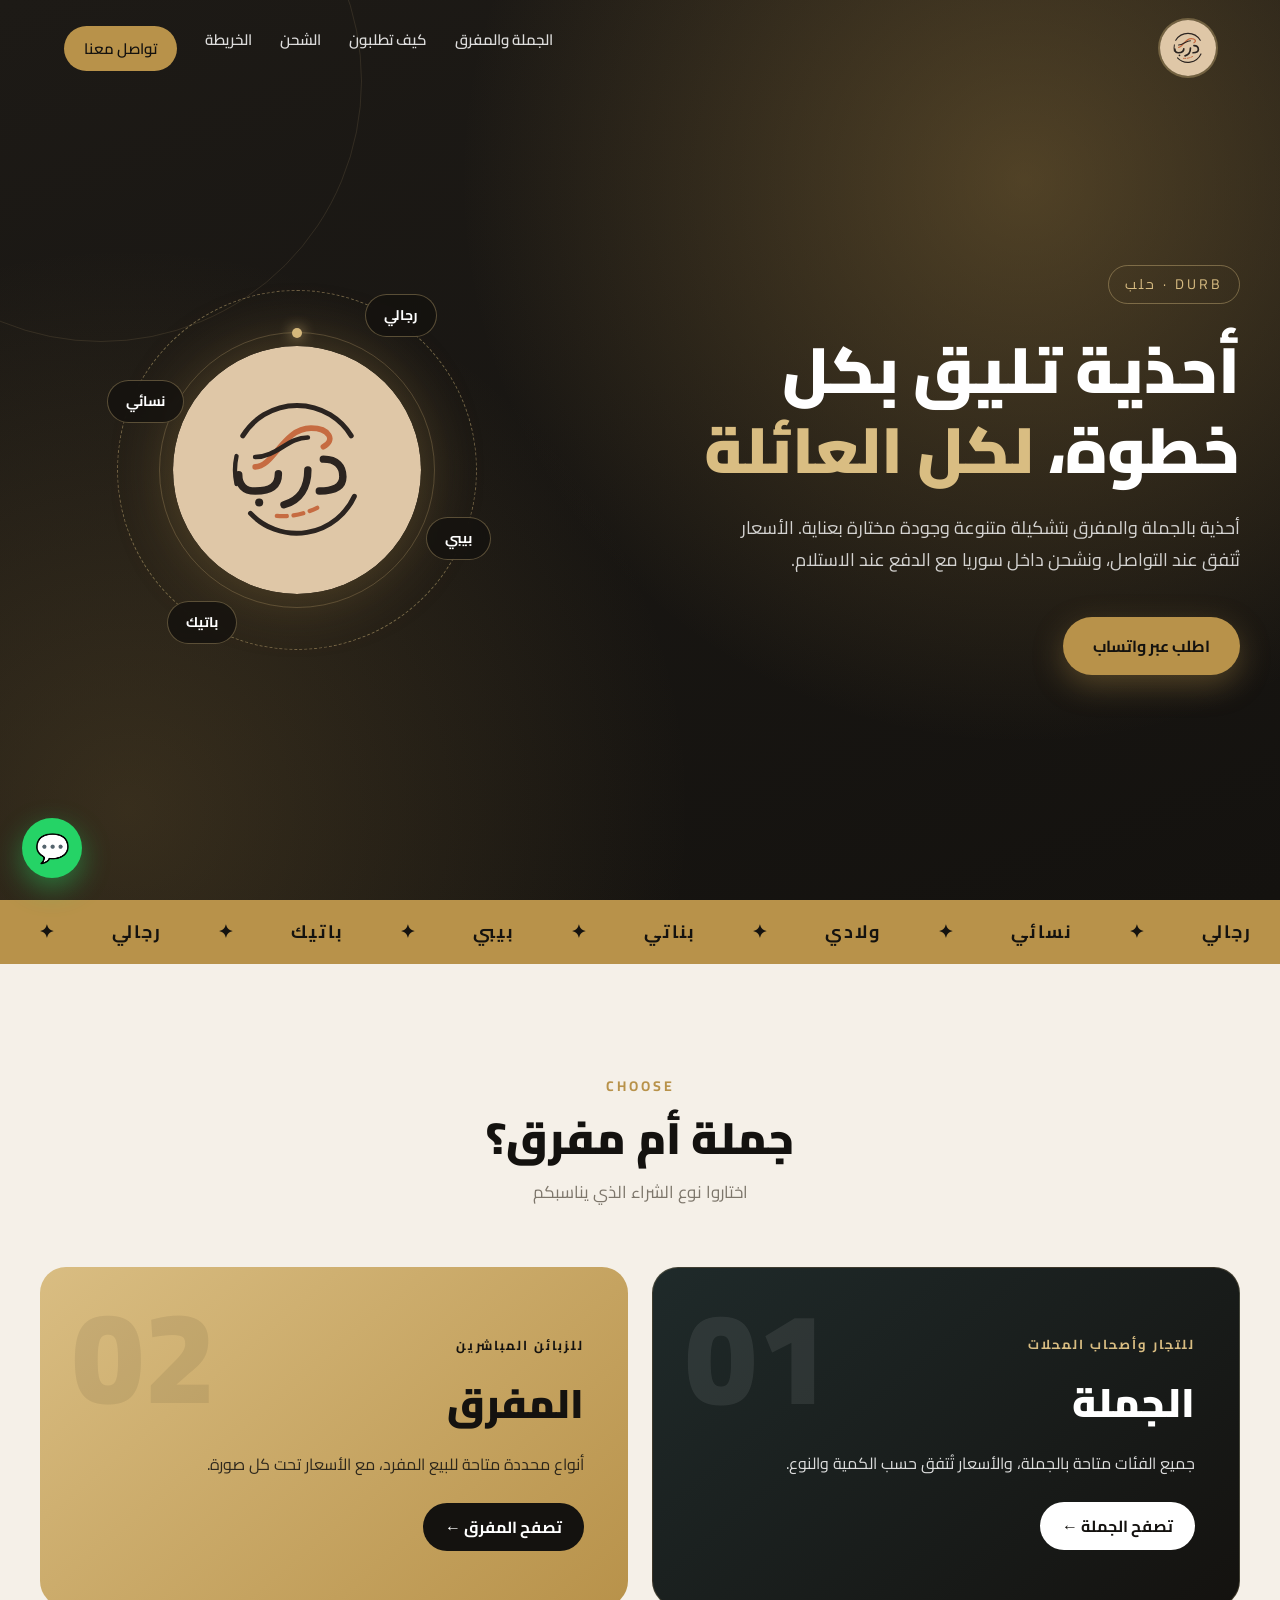
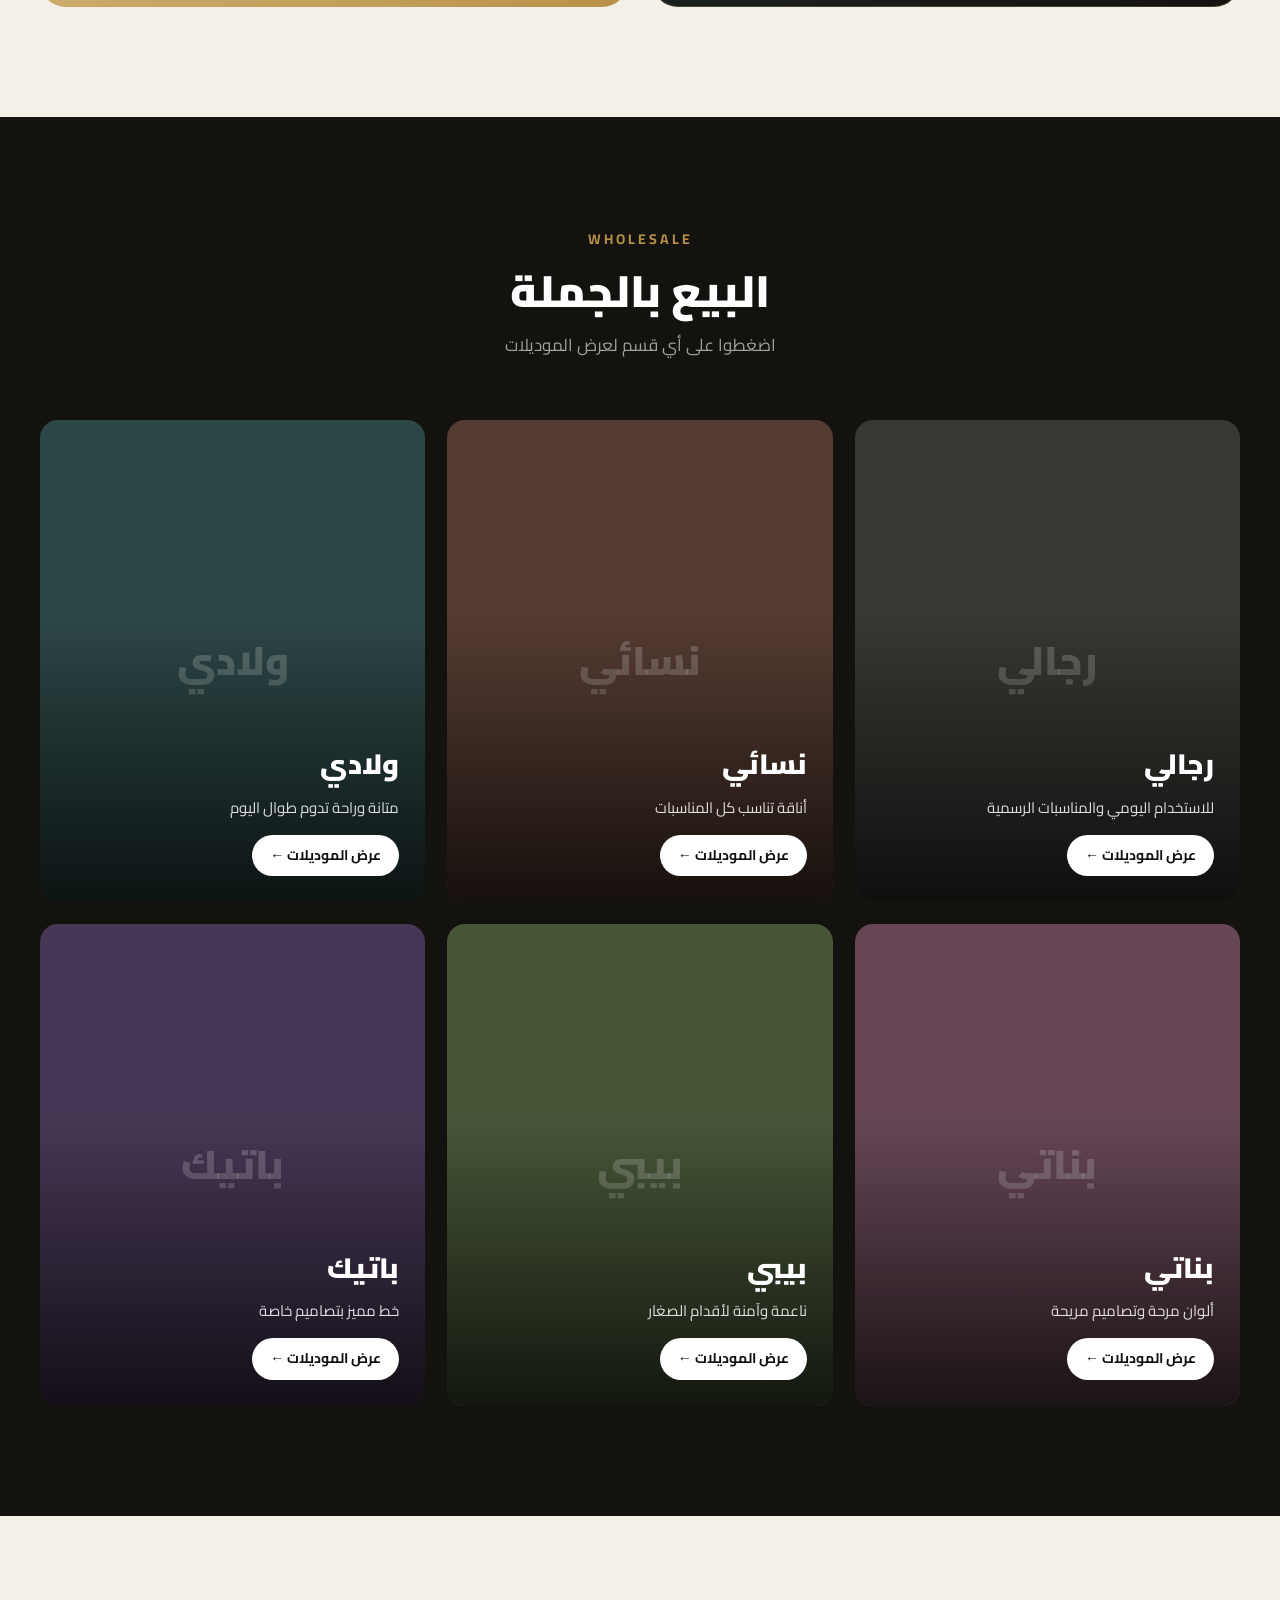
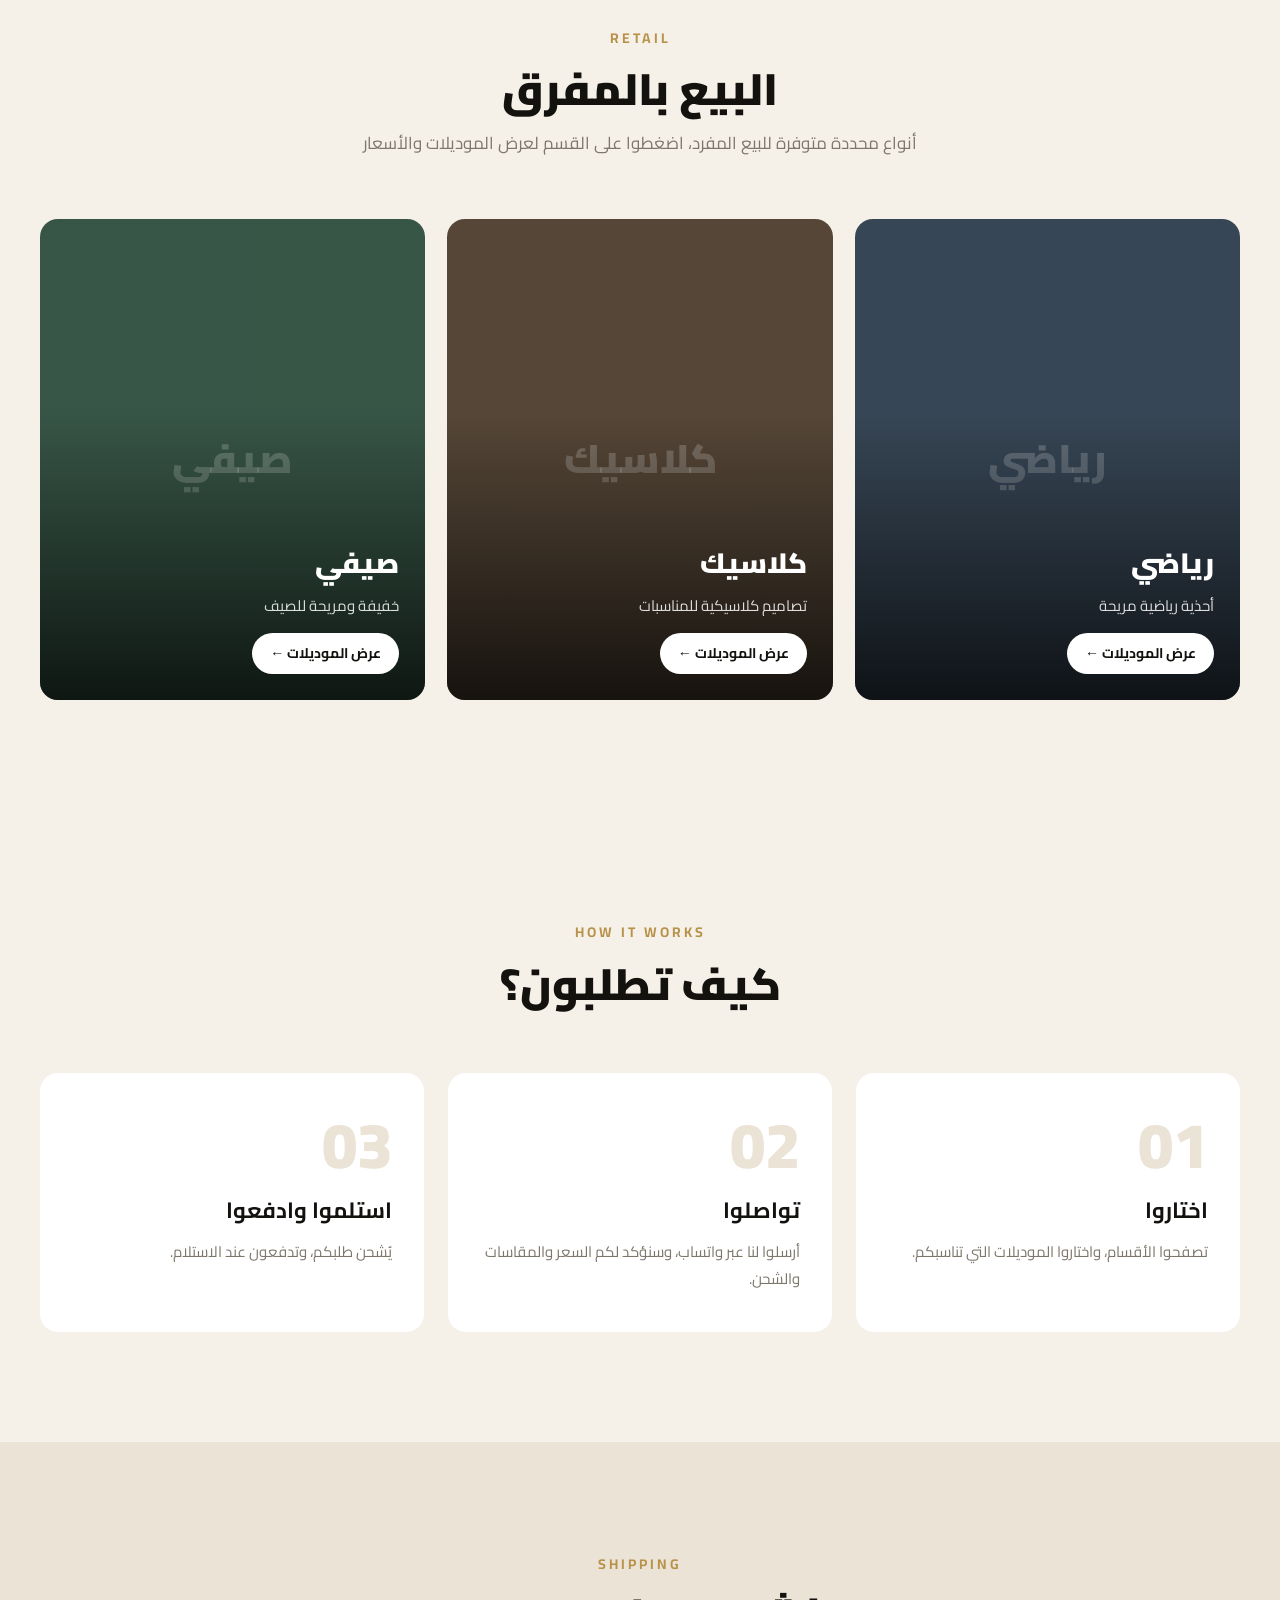
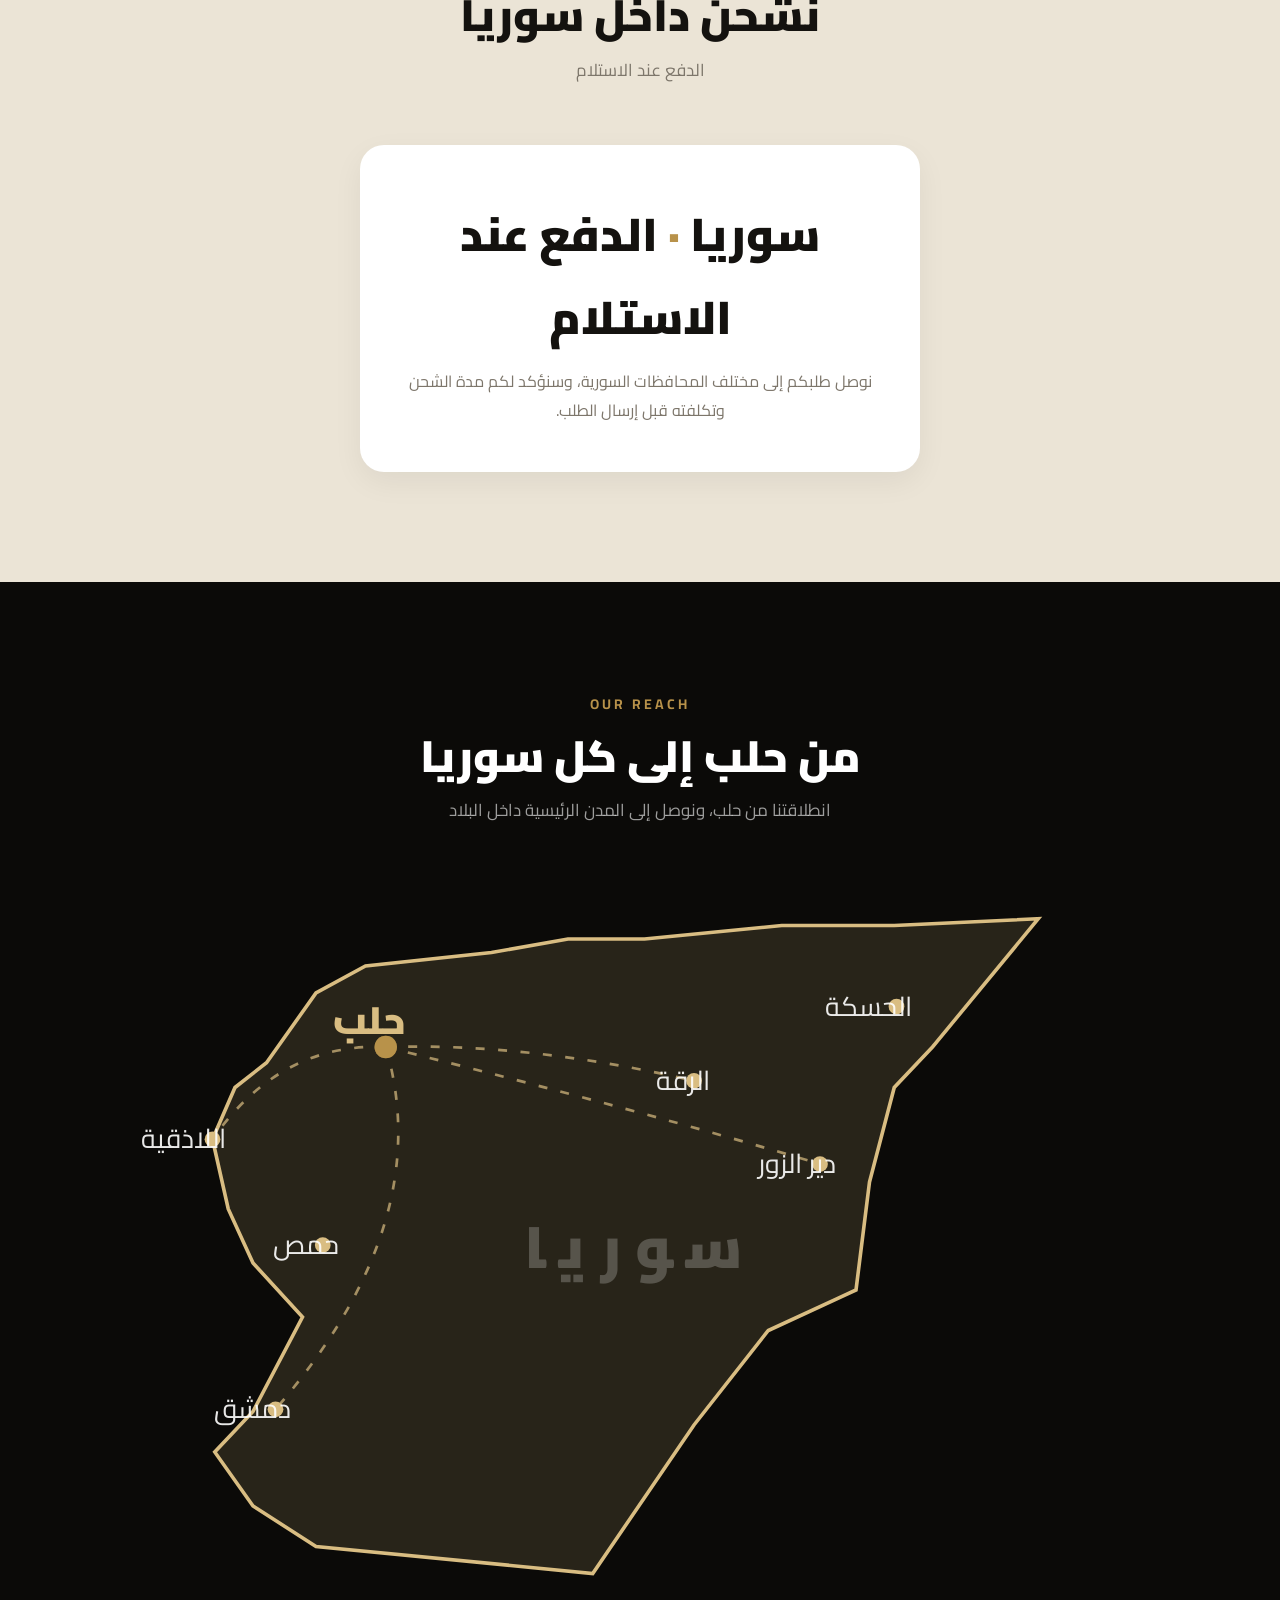
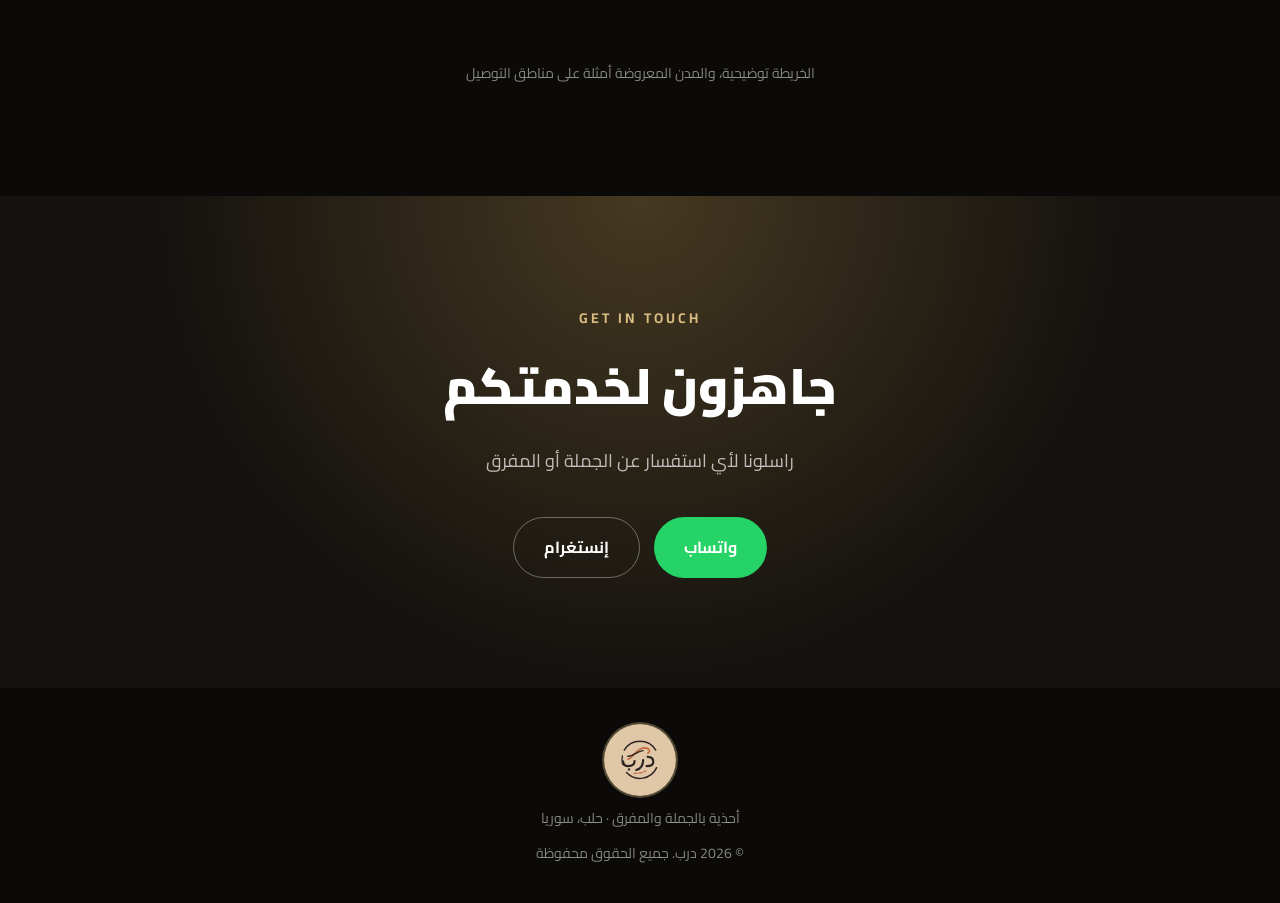
==== commit 8a855be3: "Use the Durb logo in header, hero emblem, footer and favicon Co-Authored-By: Claude Haiku 5.5 <norep" ====
--- a/index.html
+++ b/index.html
@@ -36,6 +36,7 @@
 <link rel="preconnect" href="https://fonts.googleapis.com">
 <link rel="preconnect" href="https://fonts.gstatic.com" crossorigin>
 <link href="https://fonts.googleapis.com/css2?family=Cairo:wght@300;400;600;700;900&display=swap" rel="stylesheet">
+<link rel="icon" type="image/svg+xml" href="images/logo-sand.svg">
 <link rel="stylesheet" href="style.css">
 </head>
 <body>
@@ -51,7 +52,7 @@
 
 <header id="top">
   <div class="nav">
-    <a href="#top" class="logo">درب<i>.</i></a>
+    <a href="#top" class="logo"><img class="logo-img" src="images/logo-sand.svg" alt="درب"></a>
     <nav class="nav-links">
       <a href="#choose">الجملة والمفرق</a>
       <a href="#how">كيف تطلبون</a>
@@ -75,7 +76,7 @@
     <div class="emblem" aria-hidden="true">
       <div class="ring r1"></div>
       <div class="ring r2"></div>
-      <div class="core">درب<span>.</span></div>
+      <div class="core"><img src="images/logo-sand.svg" alt="درب"></div>
       <span class="chip c1">رجالي</span>
       <span class="chip c2">نسائي</span>
       <span class="chip c3">بيبي</span>
@@ -230,7 +231,7 @@
 </section>
 
 <footer>
-  <div class="logo">درب<span style="color:var(--gold-soft)">.</span></div>
+  <div class="logo"><img class="logo-img" src="images/logo-sand.svg" alt="درب"></div>
   <p>أحذية بالجملة والمفرق · حلب، سوريا</p>
   <p style="margin-top:10px">© 2026 درب. جميع الحقوق محفوظة</p>
 </footer>
--- a/style.css
+++ b/style.css
@@ -329,3 +329,12 @@
   .syria-shape { stroke-dashoffset: 0; }
   .city, .city-label, .route { opacity: 1; }
 }
+
+/* ---------- Brand logo ---------- */
+.logo-img { display: block; width: 56px; height: 56px; border-radius: 50%; object-fit: cover; box-shadow: 0 0 0 2px rgba(217,189,130,.35); }
+footer .logo-img { width: 72px; height: 72px; margin: 0 auto 10px; }
+.core { overflow: hidden; background: none; border: 0; box-shadow: 0 0 60px rgba(184,146,74,.35); }
+.core img { width: 100%; height: 100%; display: block; border-radius: 50%; object-fit: cover; }
+.emblem .core { inset: 56px; }
+@media (max-width: 960px) { .emblem .core { inset: 60px; } }
+@media (max-width: 560px) { .emblem .core { inset: 56px; } .logo-img { width: 48px; height: 48px; } }
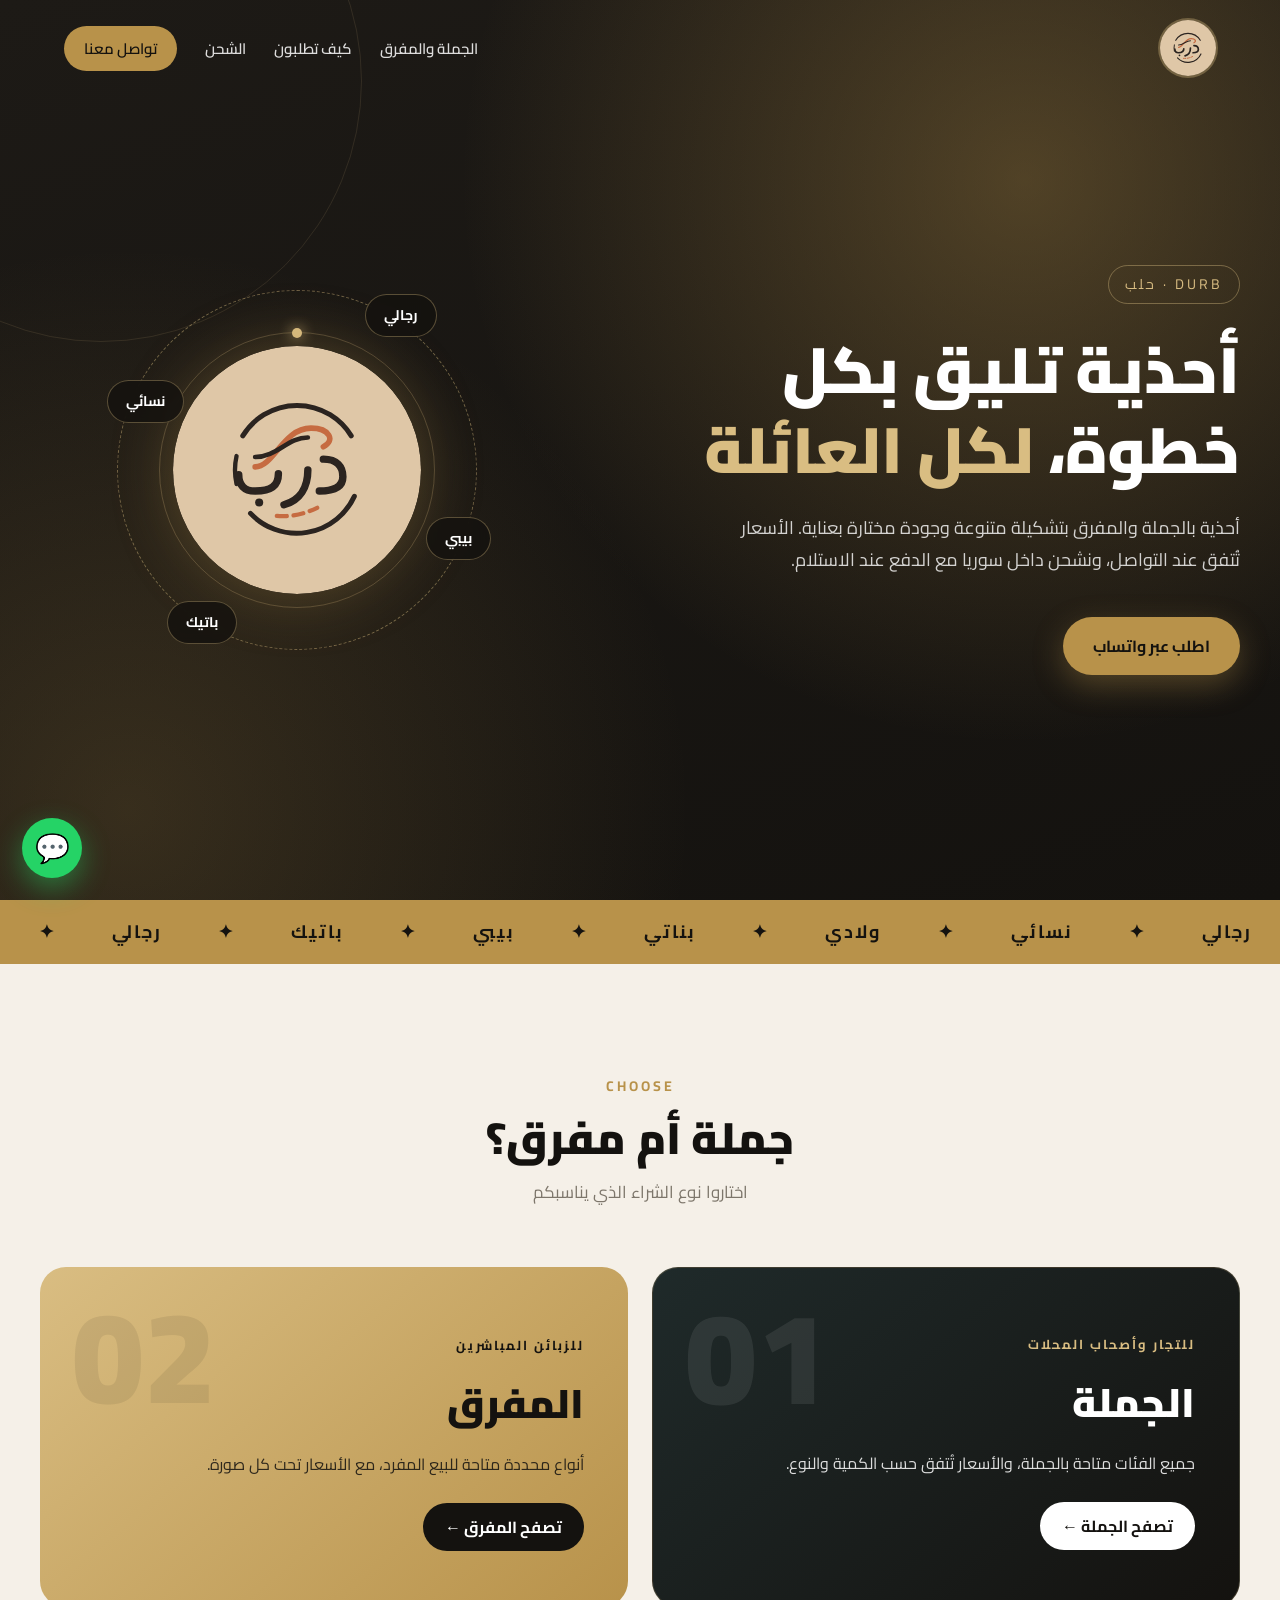
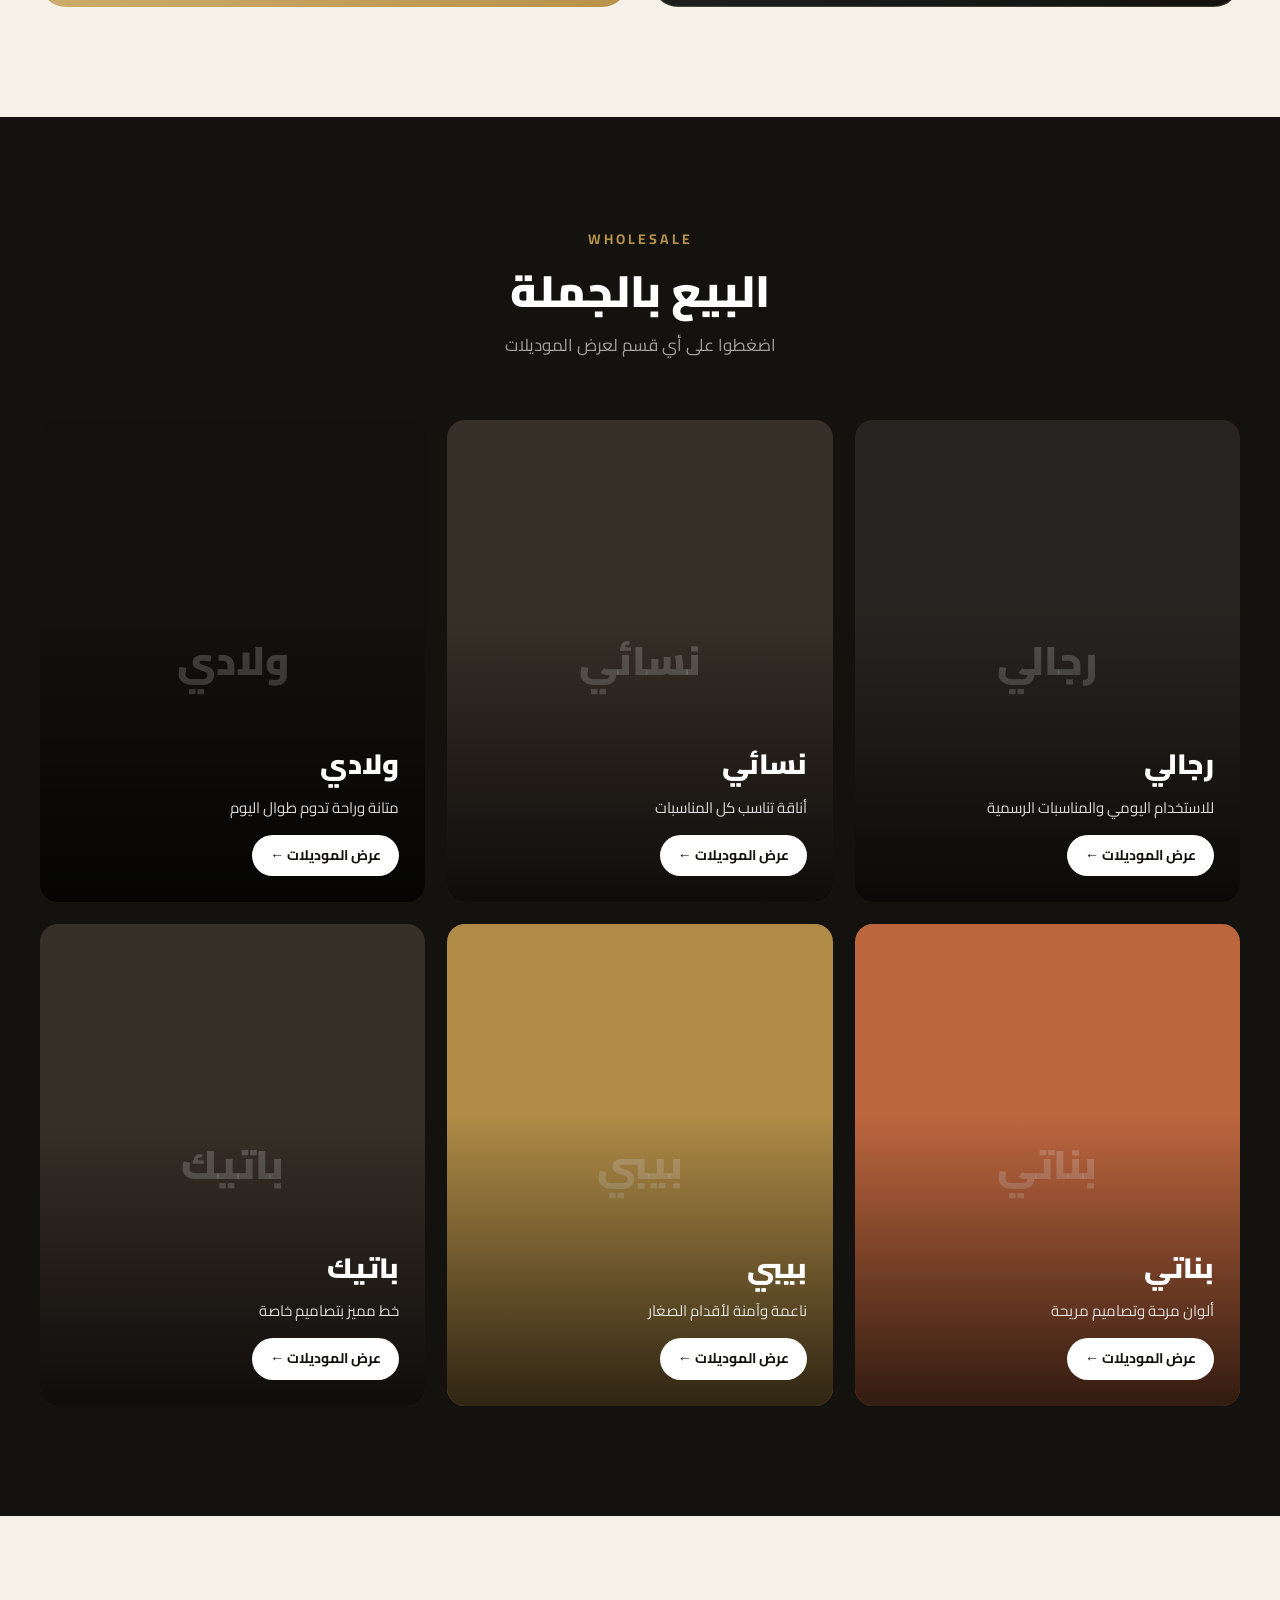
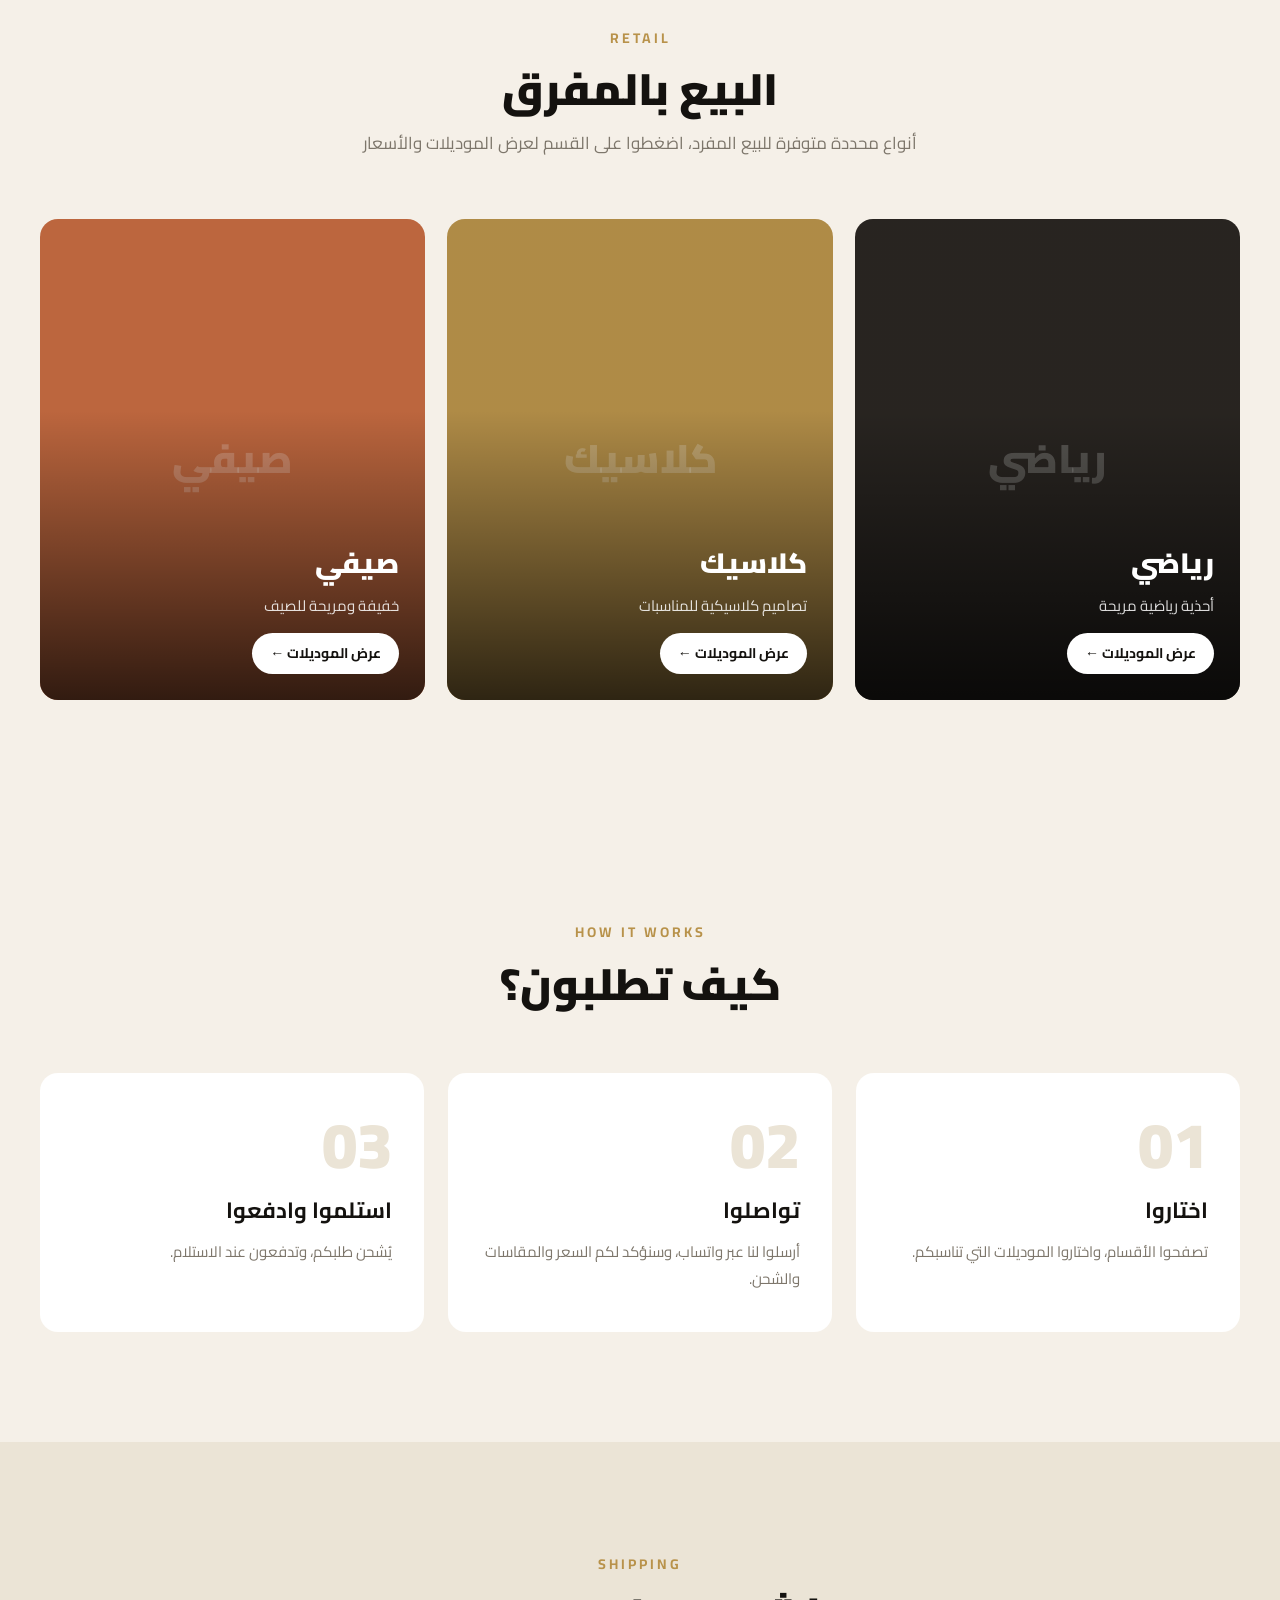
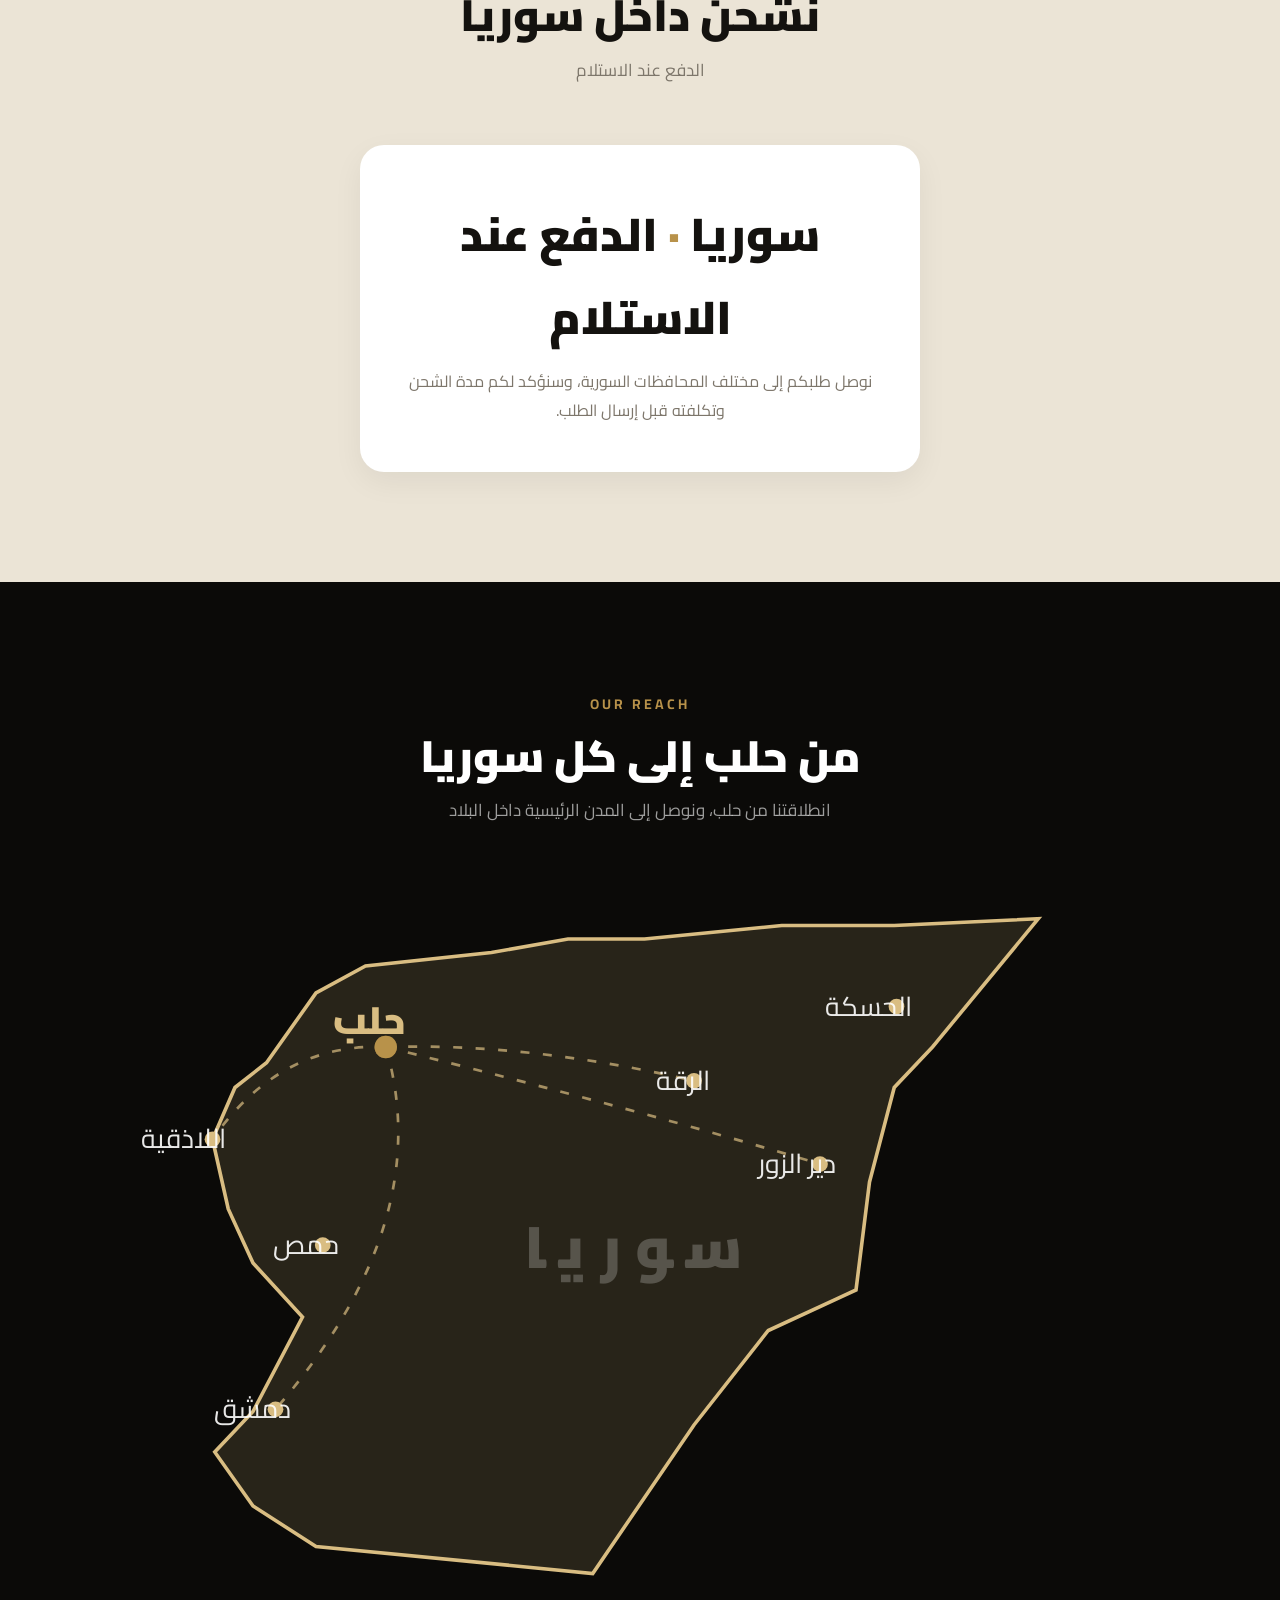
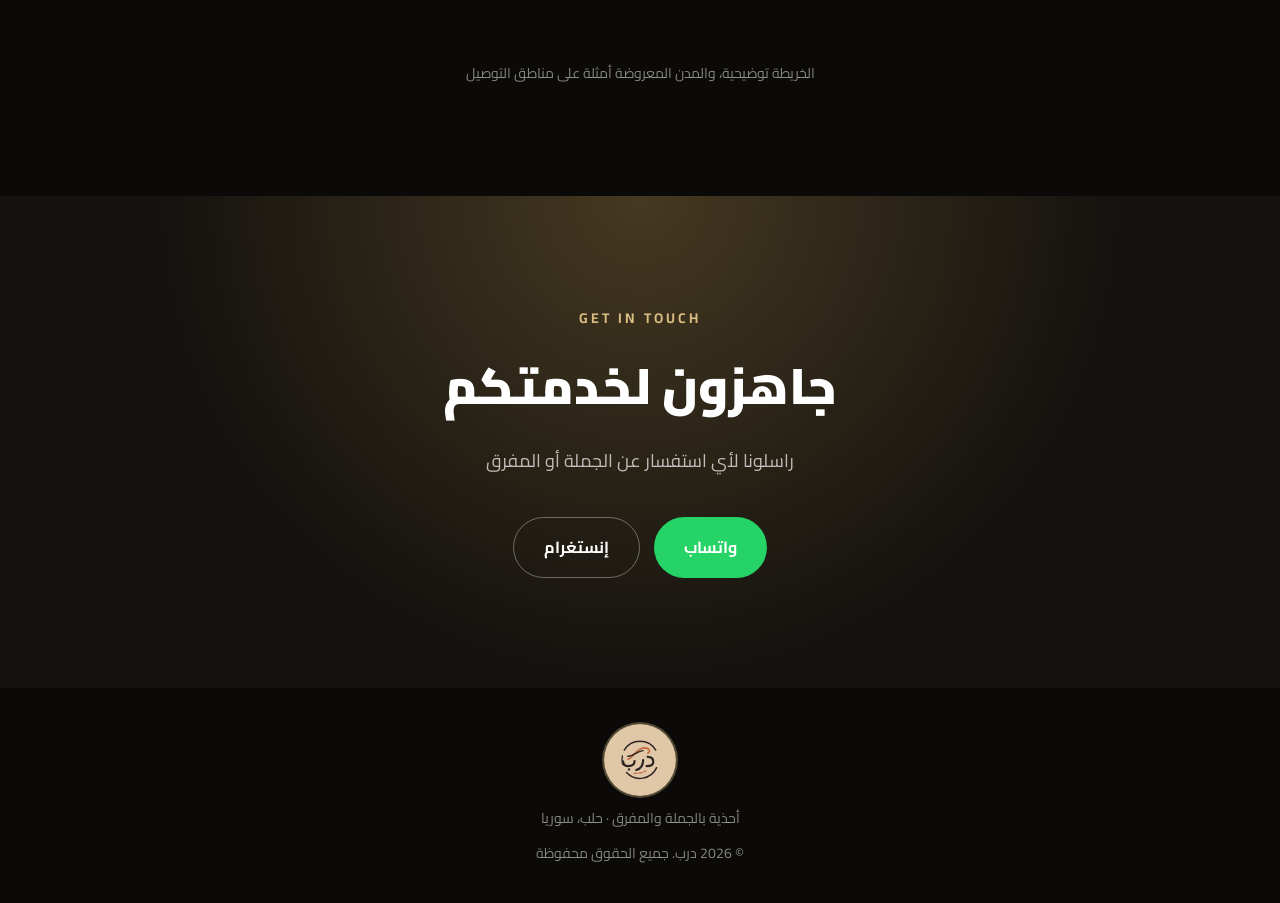
==== commit 134aa386: "Per-model pages with color variants, balanced palette, WhatsApp and Instagram links, remove map nav " ====
--- a/index.html
+++ b/index.html
@@ -25,11 +25,11 @@
   "description": "أحذية بالجملة والمفرق لكل العائلة",
   "url": "https://YOUR-DOMAIN.example/",
   "image": "https://YOUR-DOMAIN.example/images/hero.jpg",
-  "telephone": "+WHATSAPP_NUMBER",
+  "telephone": "+963957449482",
   "address": { "@type": "PostalAddress", "addressLocality": "حلب", "addressCountry": "SY" },
   "areaServed": { "@type": "Country", "name": "Syria" },
   "priceRange": "$$",
-  "sameAs": ["https://www.instagram.com/INSTAGRAM_USERNAME"]
+  "sameAs": ["https://www.instagram.com/darbshoes.sy"]
 }
 </script>
 
@@ -43,8 +43,8 @@
 
 <!--
   ======================= إعدادات قبل النشر =======================
-  1) WHATSAPP_NUMBER : رقم واتساب بصيغة دولية بدون + أو مسافات، مثال 963912345678 (يتكرر في الملف، استبدلوه كله)
-  2) INSTAGRAM_USERNAME : اسم حساب إنستغرام بدون @
+  1) رقم الواتساب مضبوط على 963957449482 في كل الصفحات
+  2) حساب إنستغرام: darbshoes.sy
   3) YOUR-DOMAIN.example : الرابط الحقيقي للموقع بعد النشر
   4) الصور والأسعار والأقسام: من ملف catalog.js فقط
   ================================================================
@@ -57,7 +57,6 @@
       <a href="#choose">الجملة والمفرق</a>
       <a href="#how">كيف تطلبون</a>
       <a href="#shipping">الشحن</a>
-      <a href="#map-section">الخريطة</a>
       <a href="#contact" class="nav-cta">تواصل معنا</a>
     </nav>
   </div>
@@ -70,7 +69,7 @@
       <h1>أحذية تليق بكل خطوة، <em>لكل العائلة</em></h1>
       <p>أحذية بالجملة والمفرق بتشكيلة متنوعة وجودة مختارة بعناية. الأسعار تُتفق عند التواصل، ونشحن داخل سوريا مع الدفع عند الاستلام.</p>
       <div class="btns">
-        <a class="btn btn-gold" href="https://wa.me/WHATSAPP_NUMBER" target="_blank" rel="noopener">اطلب عبر واتساب</a>
+        <a class="btn btn-gold" href="https://wa.me/963957449482" target="_blank" rel="noopener">اطلب عبر واتساب</a>
       </div>
     </div>
     <div class="emblem" aria-hidden="true">
@@ -224,8 +223,8 @@
     <h2>جاهزون لخدمتكم</h2>
     <p>راسلونا لأي استفسار عن الجملة أو المفرق</p>
     <div class="btns">
-      <a class="btn btn-wa" href="https://wa.me/WHATSAPP_NUMBER" target="_blank" rel="noopener">واتساب</a>
-      <a class="btn btn-ghost" href="https://www.instagram.com/INSTAGRAM_USERNAME" target="_blank" rel="noopener">إنستغرام</a>
+      <a class="btn btn-wa" href="https://wa.me/963957449482" target="_blank" rel="noopener">واتساب</a>
+      <a class="btn btn-ghost" href="https://www.instagram.com/darbshoes.sy" target="_blank" rel="noopener">إنستغرام</a>
     </div>
   </div>
 </section>
@@ -236,7 +235,7 @@
   <p style="margin-top:10px">© 2026 درب. جميع الحقوق محفوظة</p>
 </footer>
 
-<a class="float-wa" href="https://wa.me/WHATSAPP_NUMBER" target="_blank" rel="noopener" aria-label="واتساب">💬</a>
+<a class="float-wa" href="https://wa.me/963957449482" target="_blank" rel="noopener" aria-label="واتساب">💬</a>
 
 <script src="catalog.js"></script>
 <script>
@@ -260,7 +259,7 @@
       a.className = 'cat reveal' + (i % 3 === 1 ? ' d1' : i % 3 === 2 ? ' d2' : '');
       a.href = 'category.html?s=' + section + '&c=' + i;
       a.style.setProperty('--c', cat.color);
-      const first = cat.items[0] ? cat.items[0].src : '';
+      const first = cat.models && cat.models[0] ? cat.models[0].colors[0].src : '';
       if (first) a.appendChild(makeImg(first, cat.name, cat.name));
       const ph = document.createElement('span');
       ph.className = 'ph';
--- a/style.css
+++ b/style.css
@@ -31,7 +31,7 @@
 .nav { max-width: 1200px; margin: auto; padding: 20px 24px; display: flex; align-items: center; justify-content: space-between; color: #fff; }
 .logo { font-size: 30px; font-weight: 900; letter-spacing: 2px; }
 .logo i { font-style: normal; color: var(--gold-soft); }
-.nav-links { display: flex; gap: 28px; font-size: 15px; font-weight: 600; }
+.nav-links { display: flex; align-items: center; gap: 28px; font-size: 15px; font-weight: 600; }
 .nav-links a { opacity: .85; transition: opacity .2s, color .2s; }
 .nav-links a:hover { opacity: 1; color: var(--gold-soft); }
 .nav-cta { background: var(--gold); color: var(--ink) !important; padding: 9px 20px; border-radius: 40px; opacity: 1 !important; }
@@ -338,3 +338,20 @@
 .emblem .core { inset: 56px; }
 @media (max-width: 960px) { .emblem .core { inset: 60px; } }
 @media (max-width: 560px) { .emblem .core { inset: 56px; } .logo-img { width: 48px; height: 48px; } }
+
+/* ---------- Models & colors ---------- */
+a.product { display: block; color: inherit; }
+.product .pimg .ph { font-size: 18px; color: var(--muted); font-weight: 700; }
+.product .pbody { padding: 18px 18px 22px; }
+.product .pbody h4 { font-size: 20px; font-weight: 900; color: var(--ink); margin-bottom: 2px; }
+.product .pbody .sub { font-size: 14px; color: var(--muted); margin-bottom: 6px; }
+.product .pbody .price { font-size: 18px; font-weight: 900; color: var(--ink); }
+.product .pbody .price.ask { font-size: 15px; font-weight: 600; color: var(--muted); }
+.ask-btn {
+  display: inline-block; margin-top: 12px; border: 2px solid var(--wa); color: var(--wa);
+  padding: 7px 18px; border-radius: 24px; font-weight: 700; font-size: 14px; transition: background .2s, color .2s;
+}
+.product:hover .ask-btn, .ask-btn:hover { background: var(--wa); color: #fff; }
+.products { grid-template-columns: repeat(3, 1fr); }
+@media (max-width: 960px) { .products { grid-template-columns: repeat(2, 1fr); } }
+@media (max-width: 560px) { .products { grid-template-columns: repeat(2, 1fr); gap: 14px; } .product .pbody h4 { font-size: 17px; } }
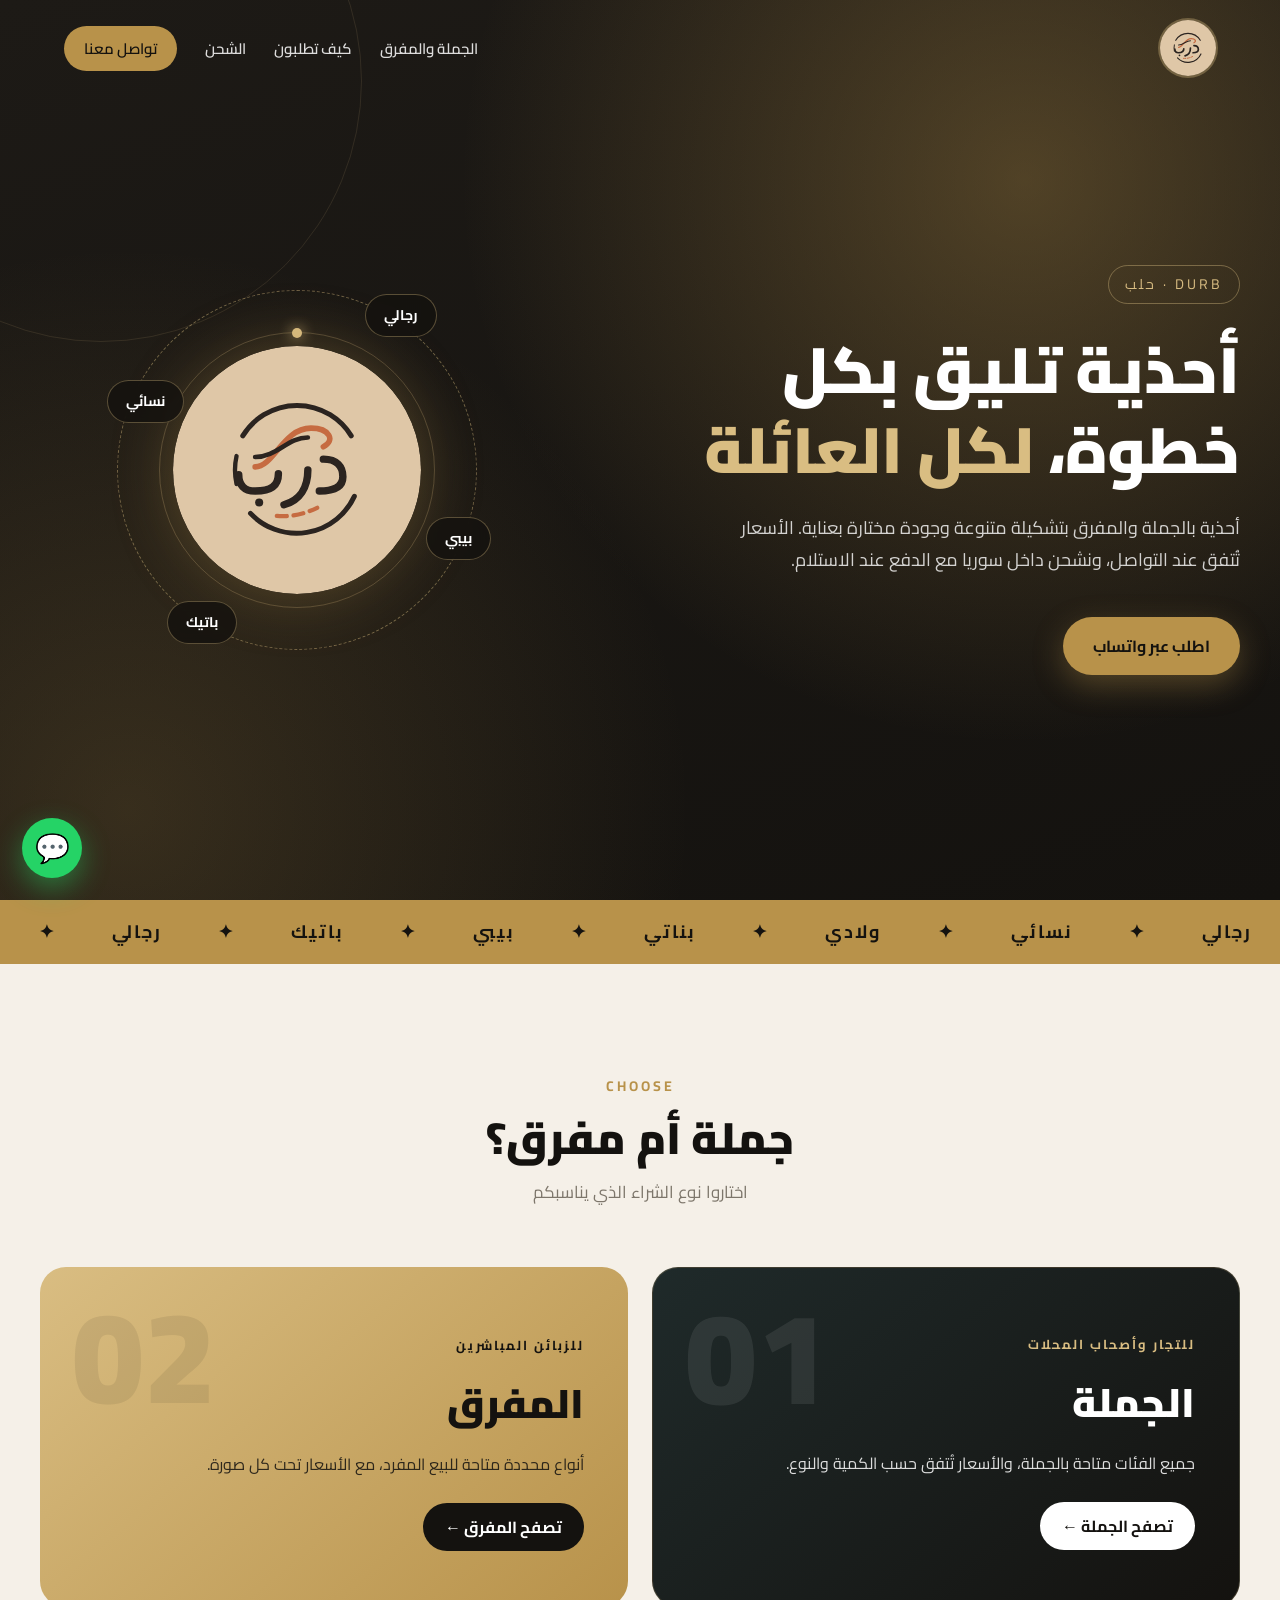
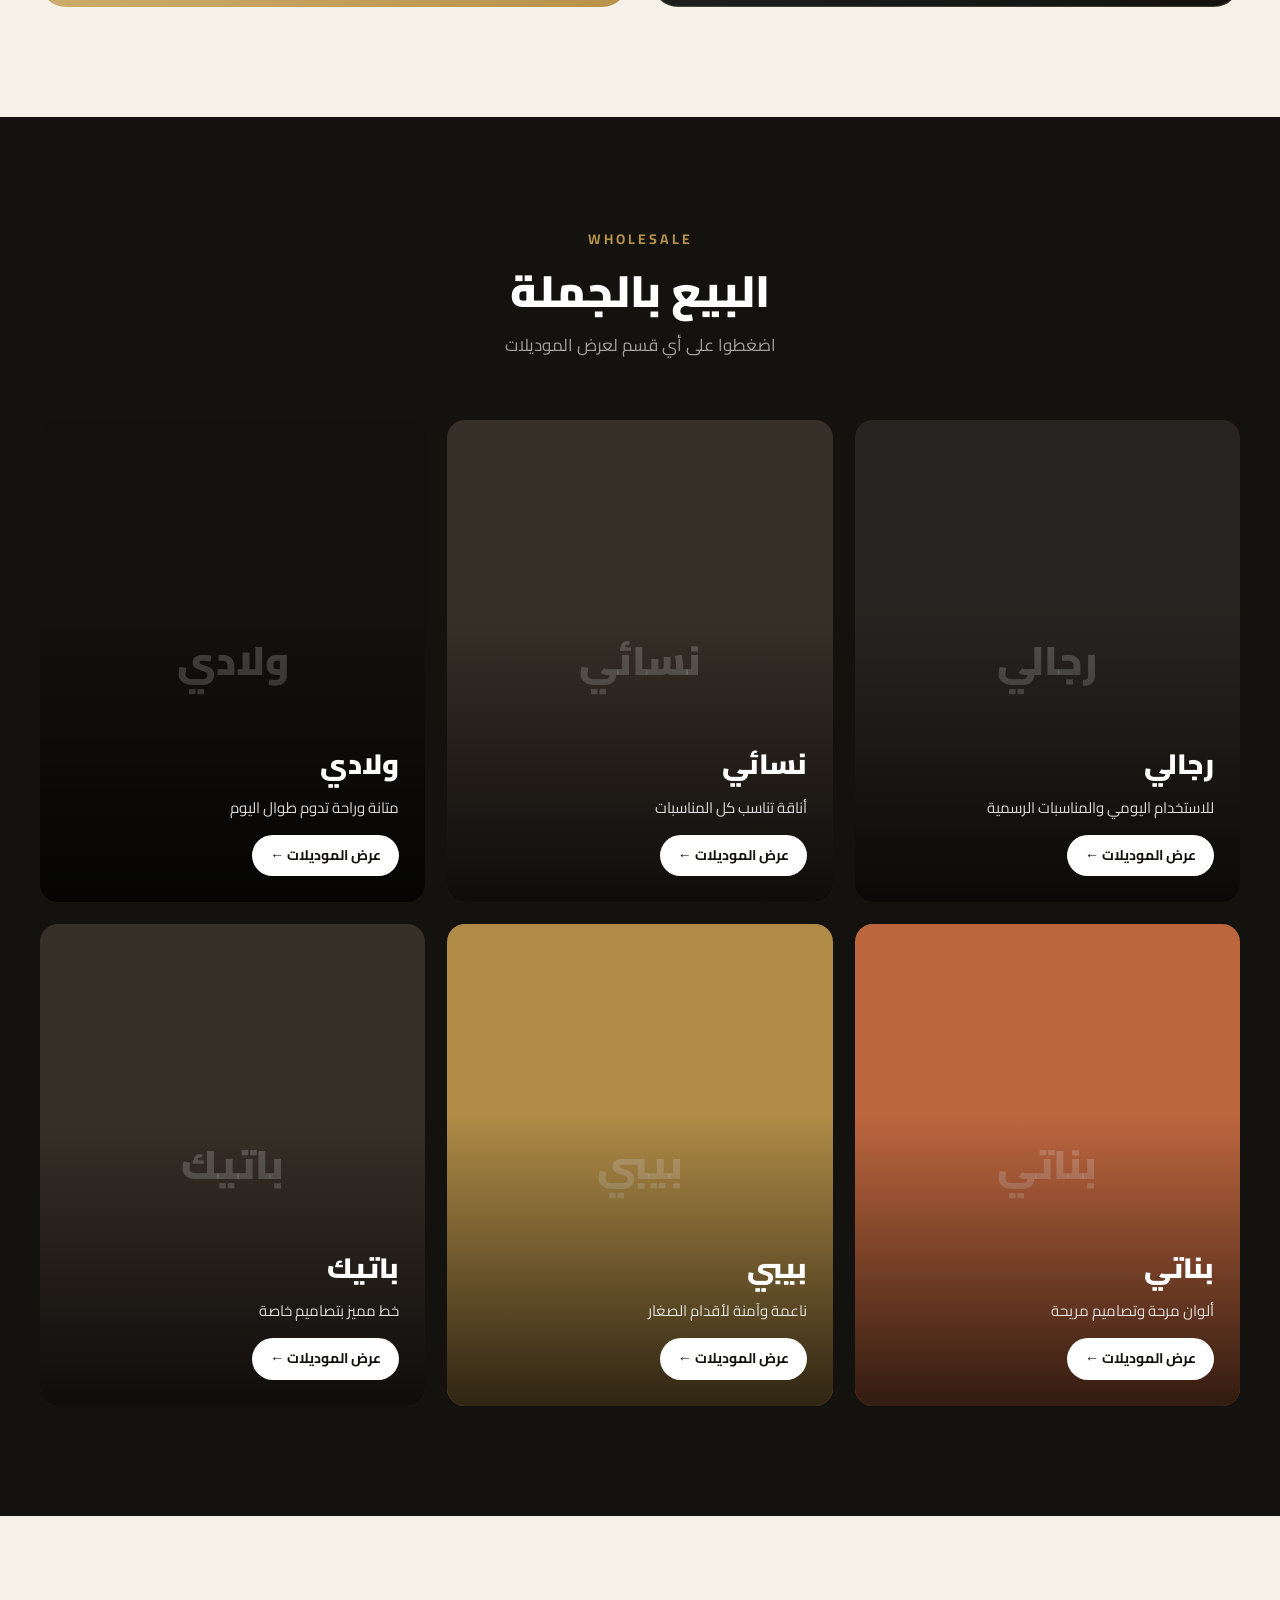
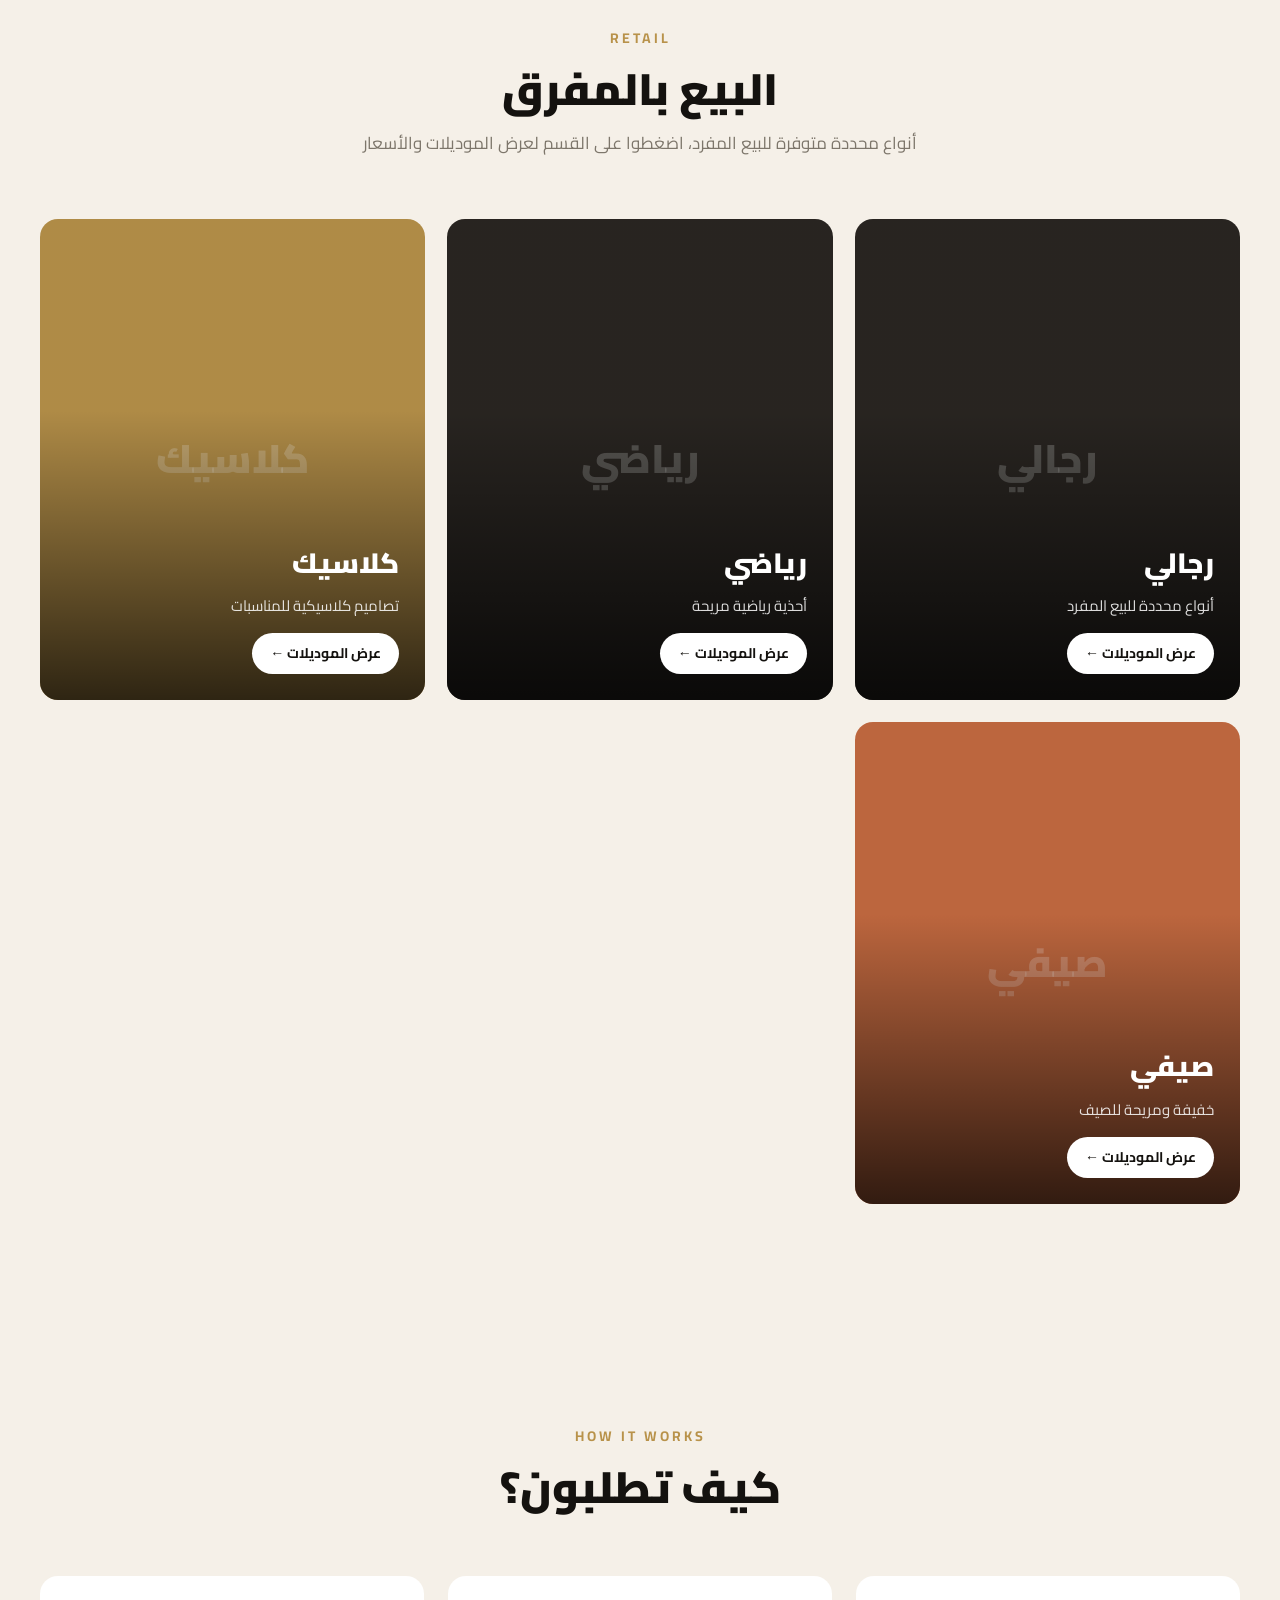
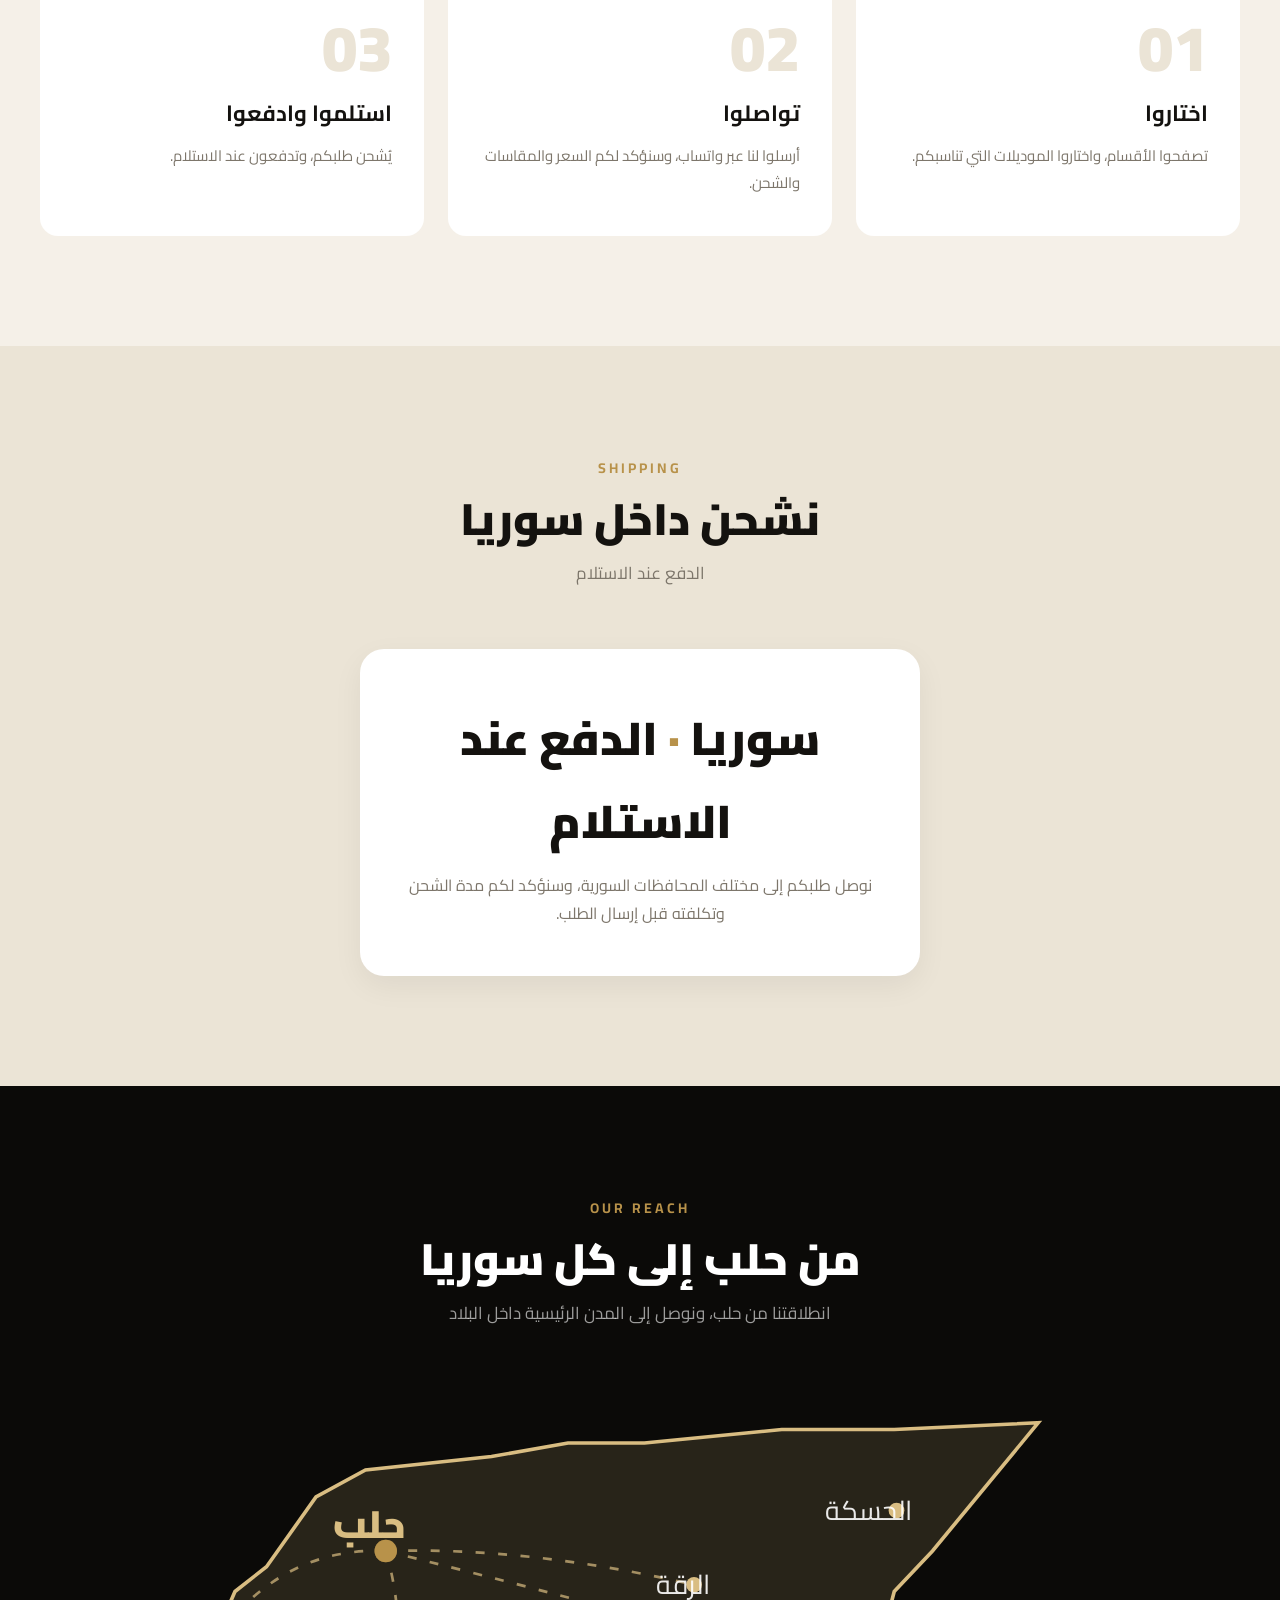
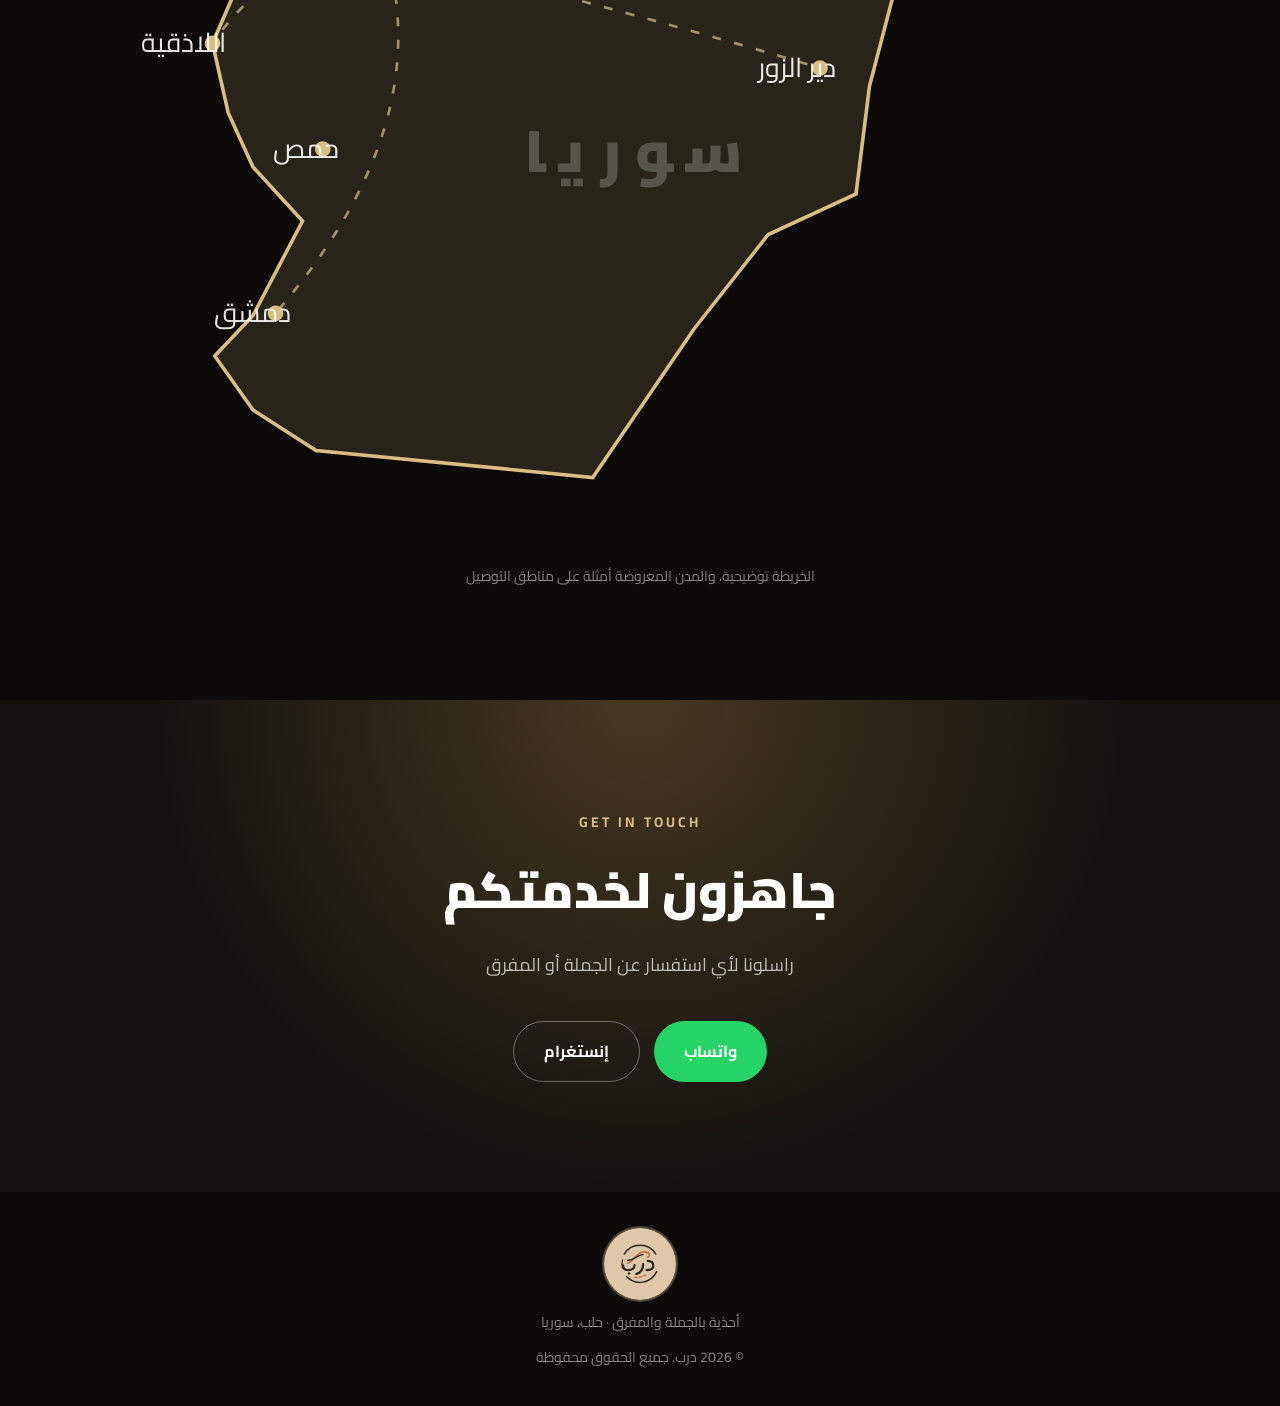
==== commit 129b38c3: "Show photos only per item with WhatsApp price links, add retail men section Co-Authored-By: Claude H" ====
--- a/index.html
+++ b/index.html
@@ -259,7 +259,7 @@
       a.className = 'cat reveal' + (i % 3 === 1 ? ' d1' : i % 3 === 2 ? ' d2' : '');
       a.href = 'category.html?s=' + section + '&c=' + i;
       a.style.setProperty('--c', cat.color);
-      const first = cat.models && cat.models[0] ? cat.models[0].colors[0].src : '';
+      const first = cat.items && cat.items[0] ? cat.items[0].photos[0] : '';
       if (first) a.appendChild(makeImg(first, cat.name, cat.name));
       const ph = document.createElement('span');
       ph.className = 'ph';
